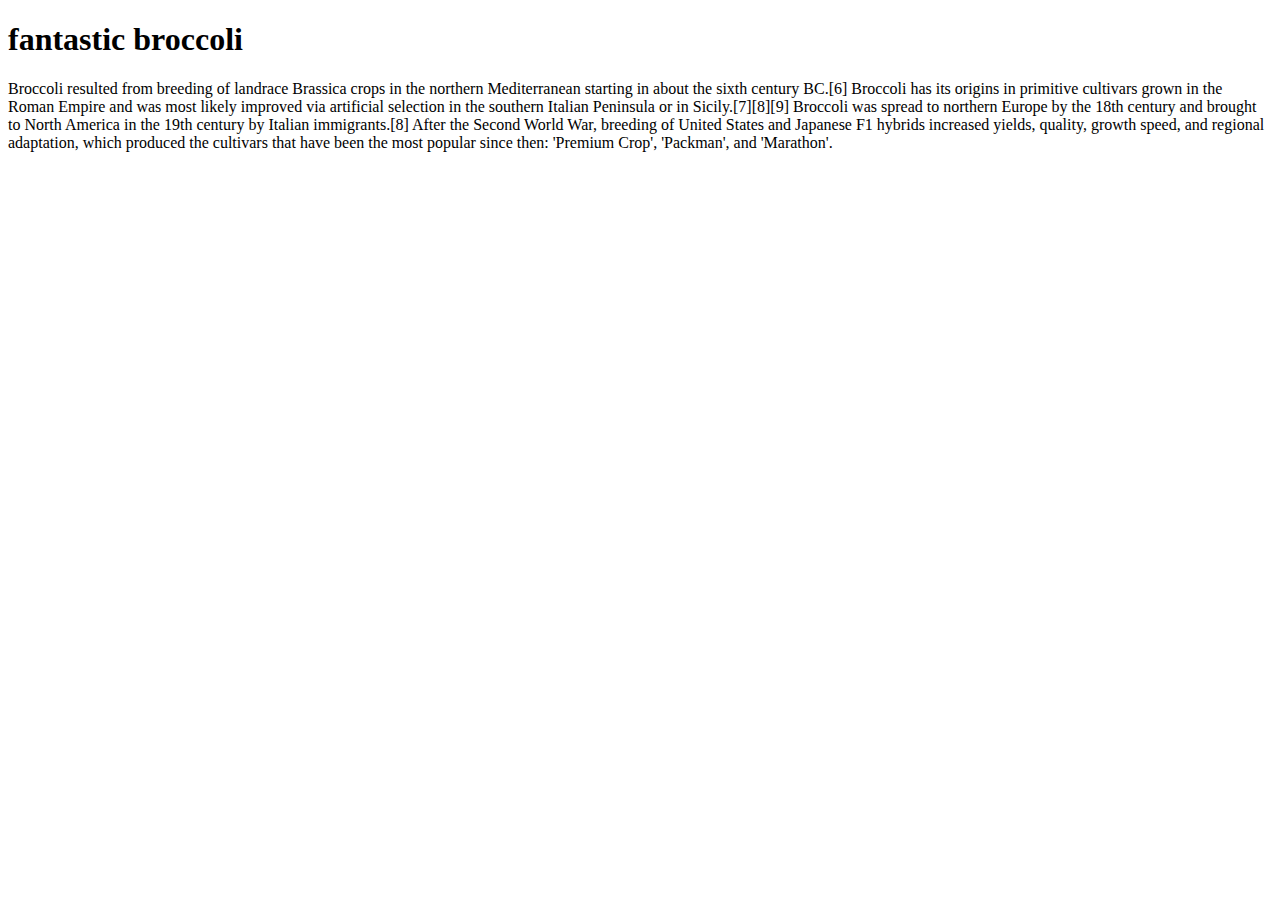
==== index.html @ ee826a15 "Create index.html" ====
<!doctype html>
<html lang="en">
  <head>
    <meta charset="utf-8">
    <meta name="viewport" content="width=device-width, initial-scale=1.0">
    <title>HTML5 Test Page</title>
  </head>
<body>

<h1>fantastic broccoli</h1>
<p>Broccoli resulted from breeding of landrace Brassica crops in the northern Mediterranean starting in about the sixth century BC.[6] Broccoli has its origins in primitive cultivars grown in the Roman Empire and was most likely improved via artificial selection in the southern Italian Peninsula or in Sicily.[7][8][9] Broccoli was spread to northern Europe by the 18th century and brought to North America in the 19th century by Italian immigrants.[8] After the Second World War, breeding of United States and Japanese F1 hybrids increased yields, quality, growth speed, and regional adaptation, which produced the cultivars that have been the most popular since then: 'Premium Crop', 'Packman', and 'Marathon'.</p>

</body>
</html>
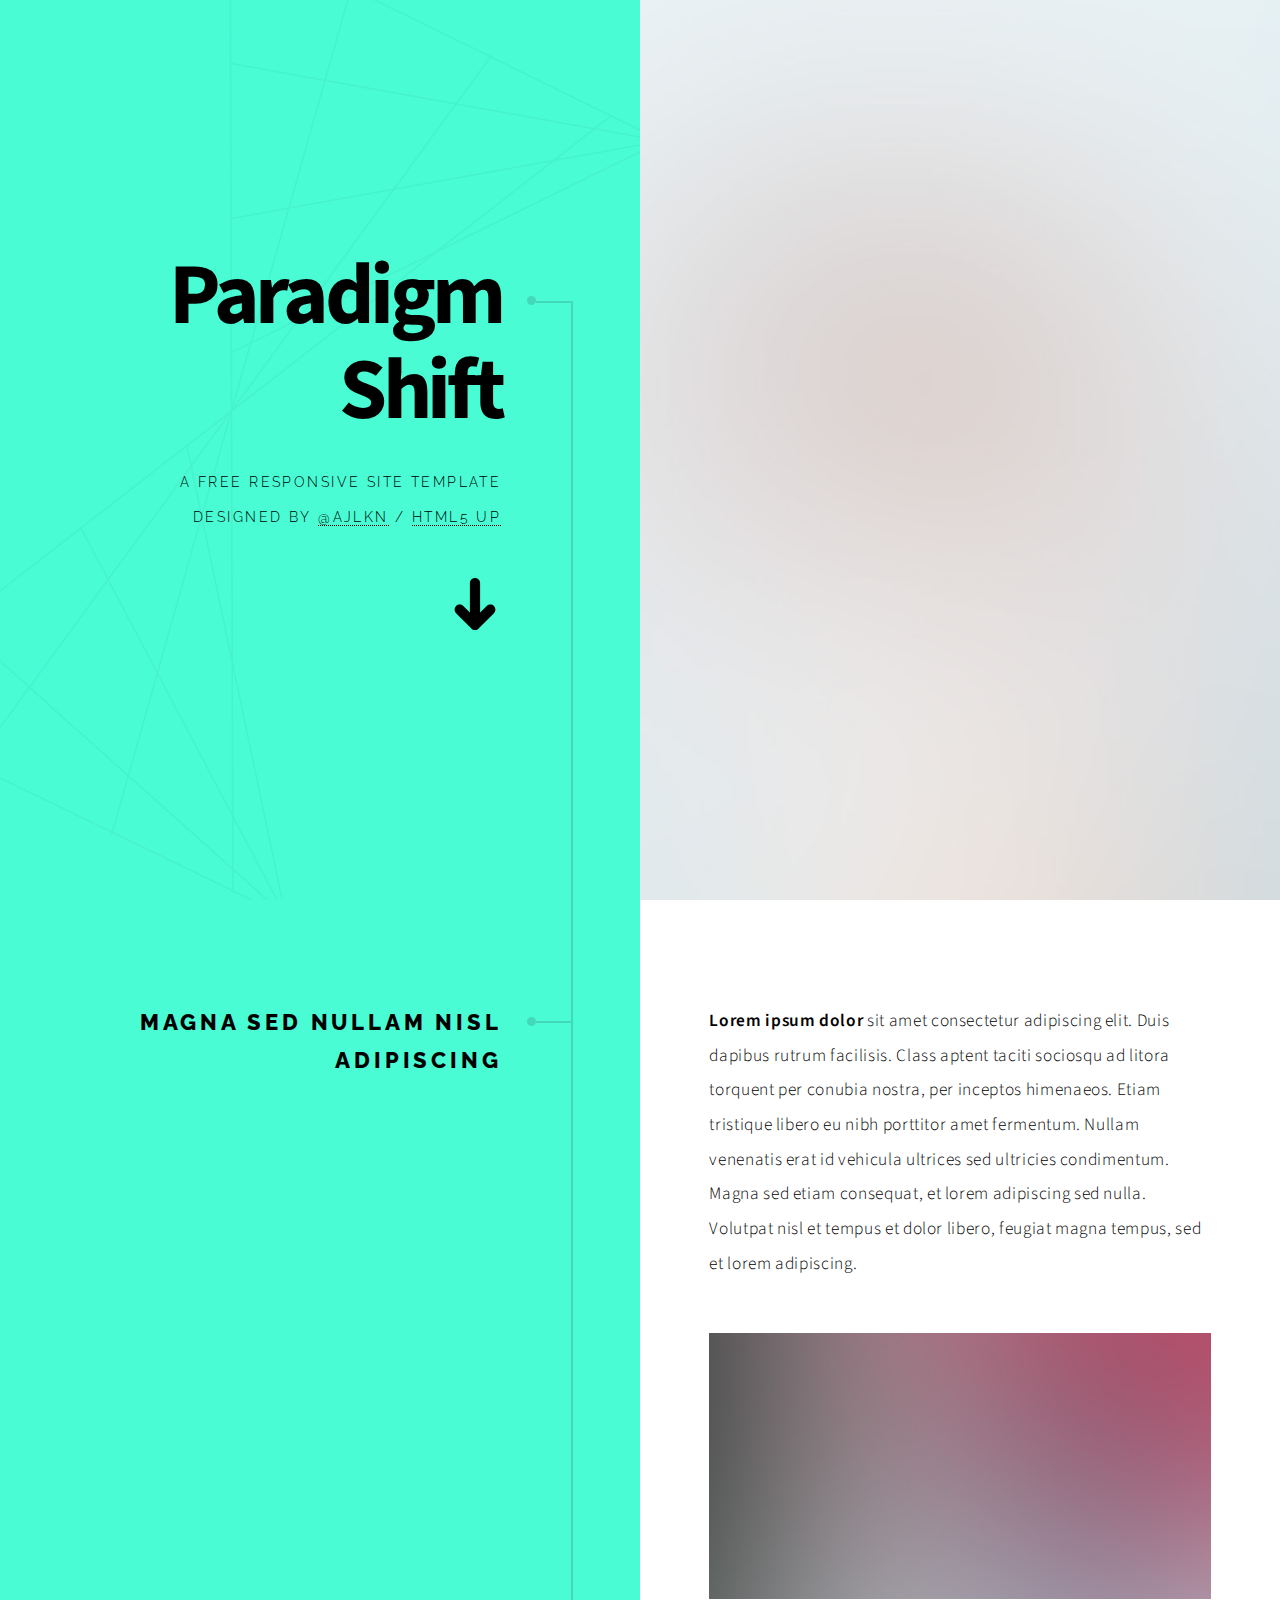
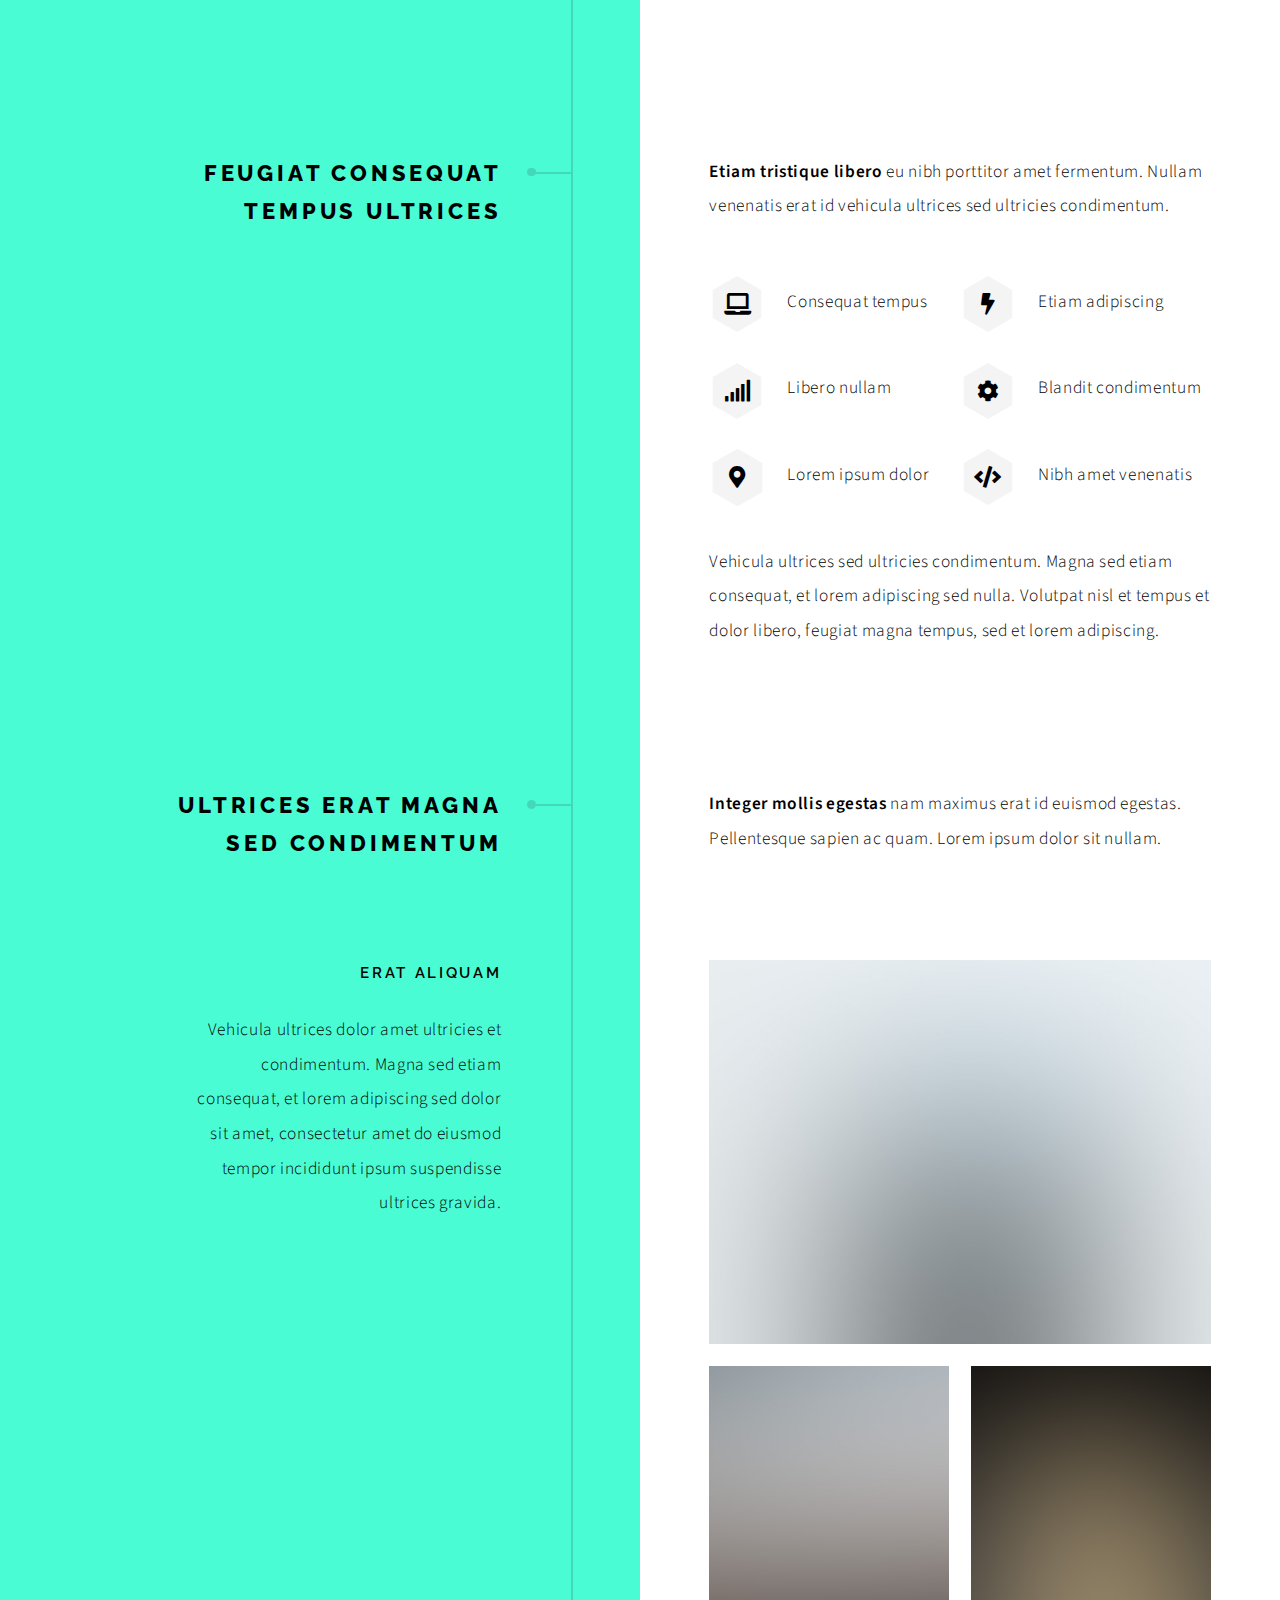
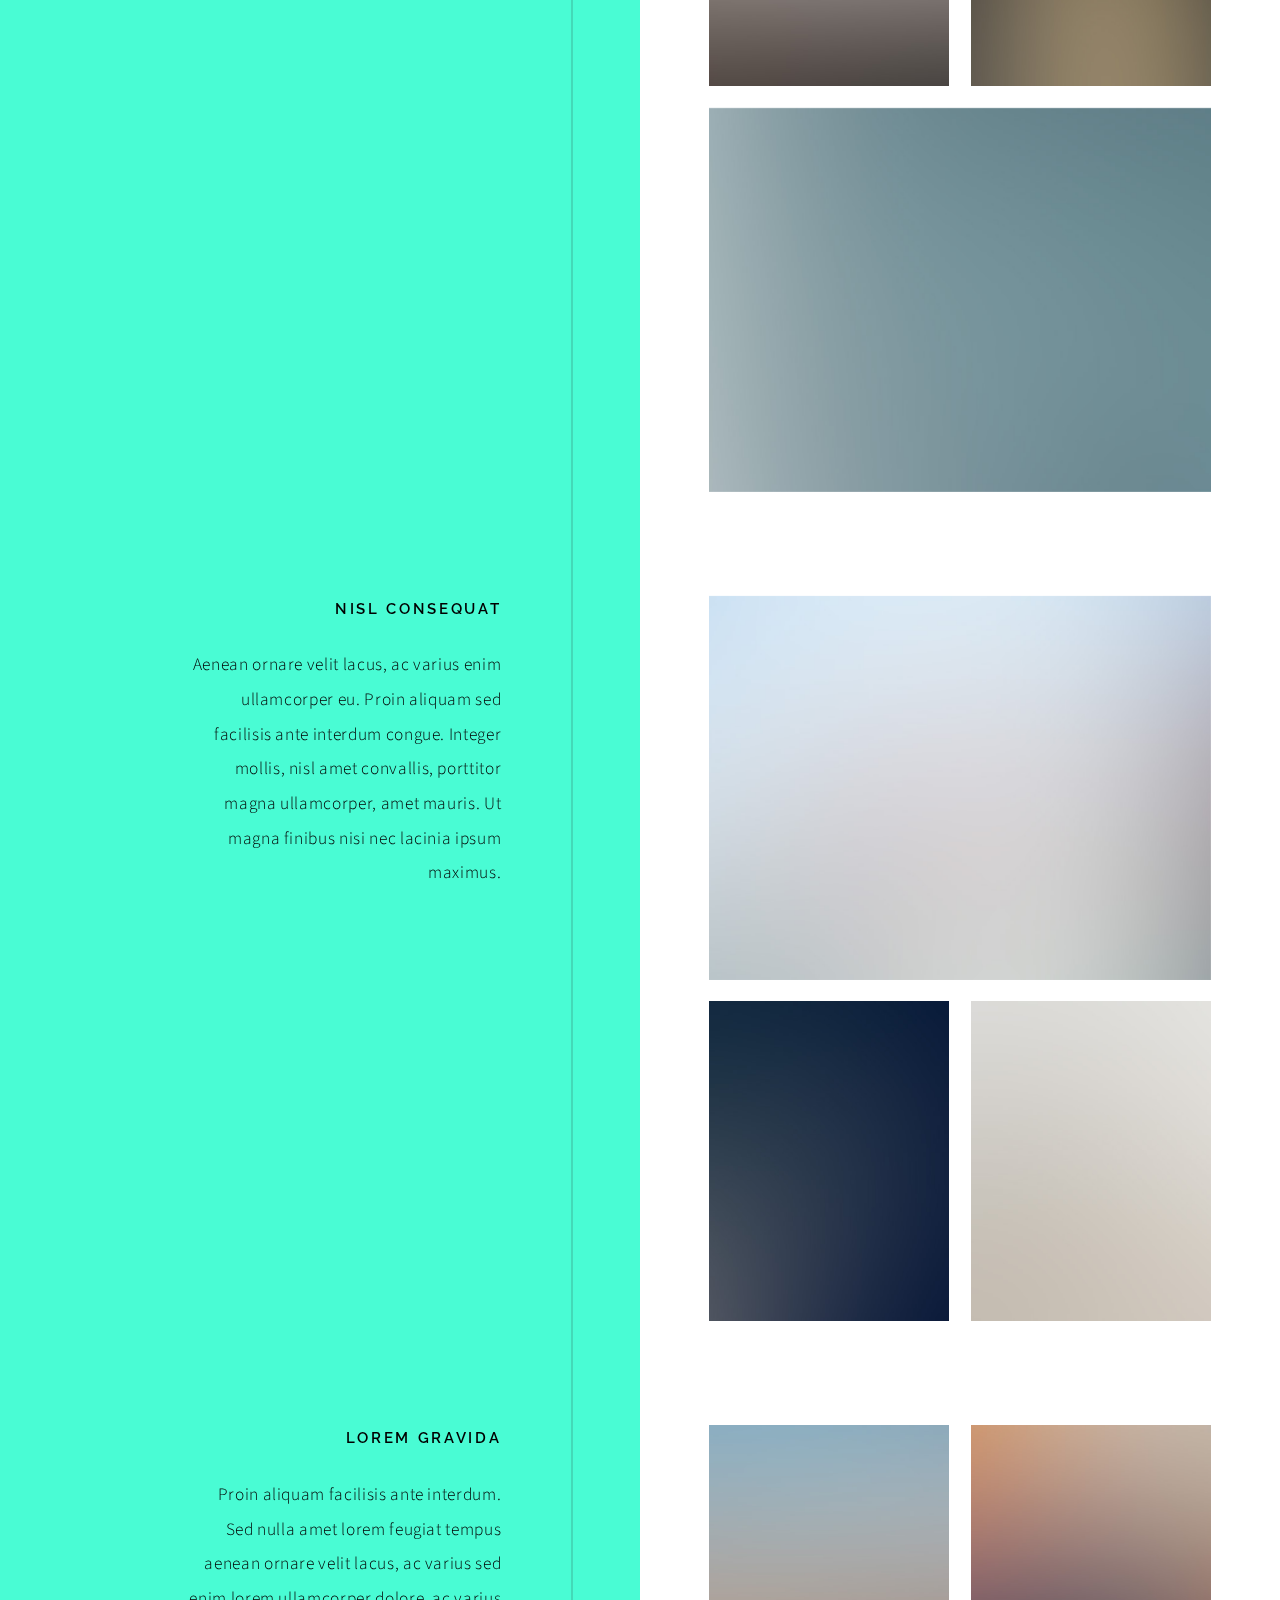
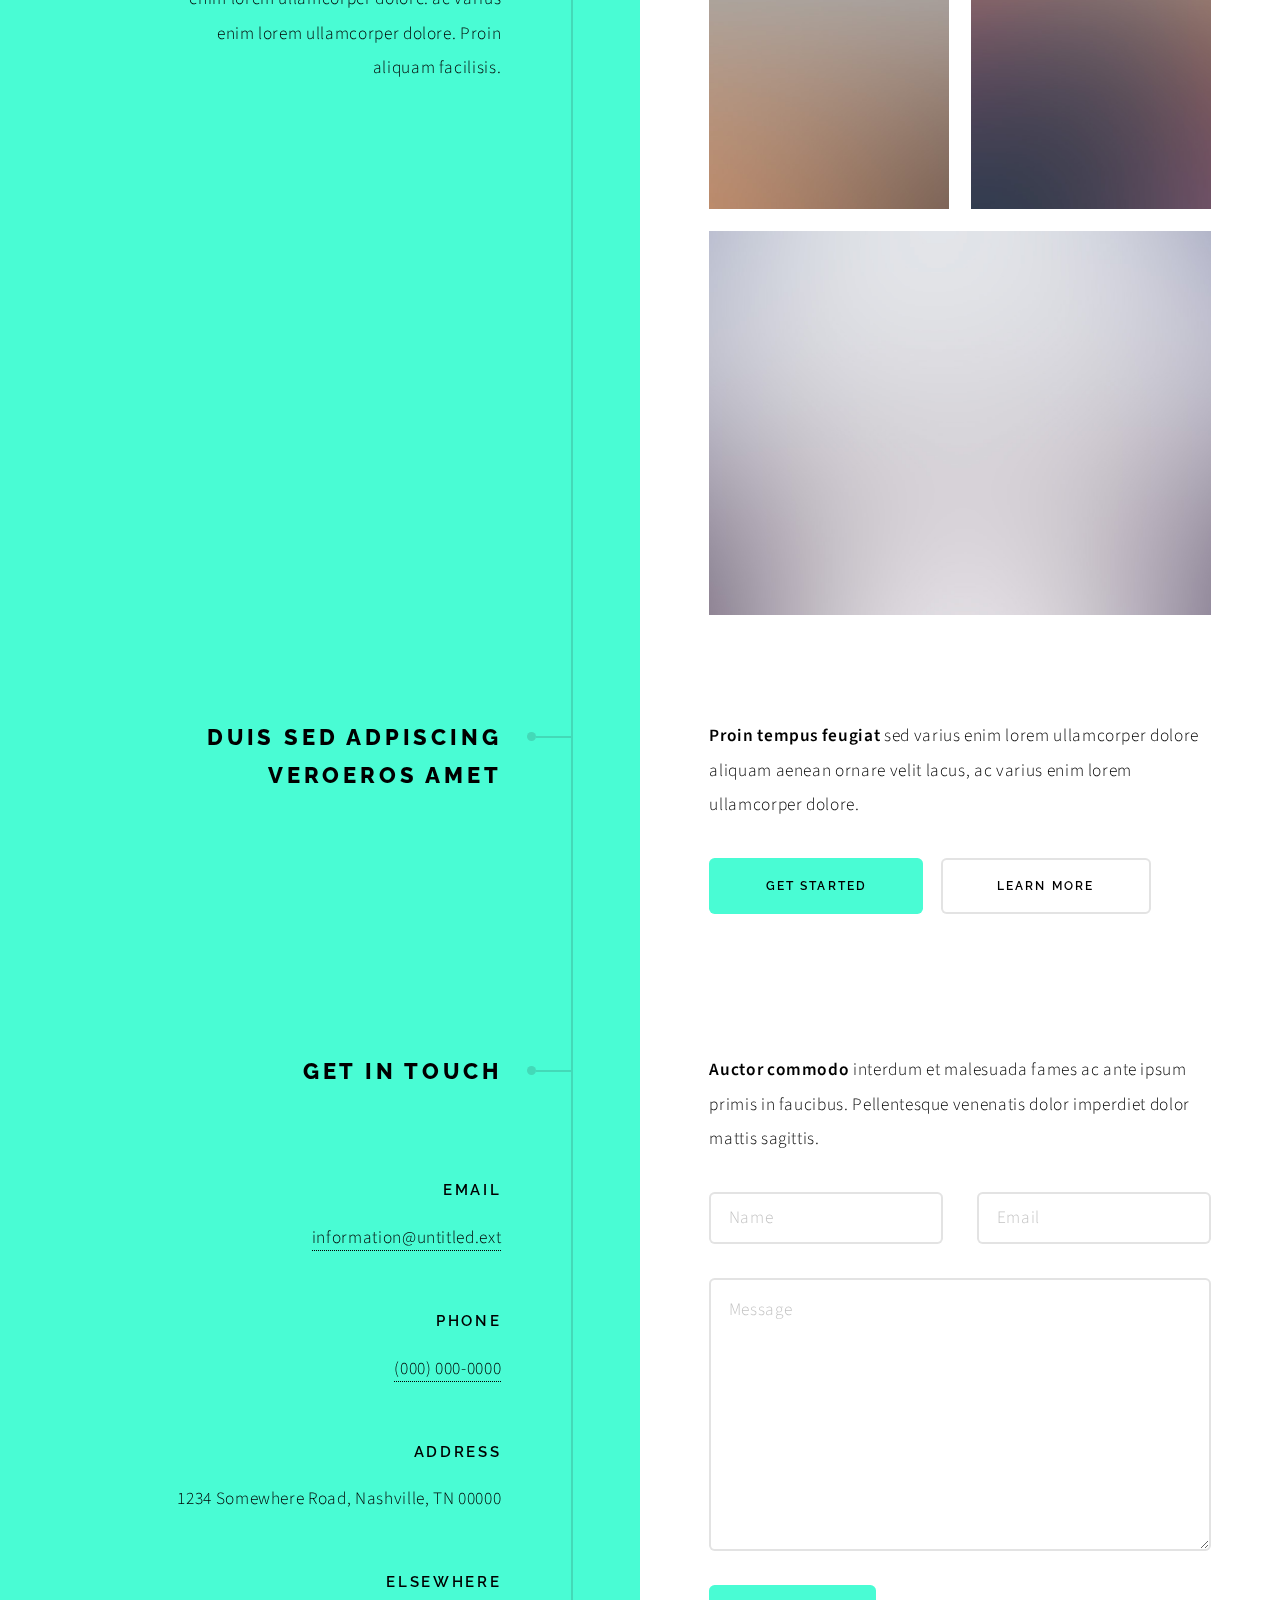
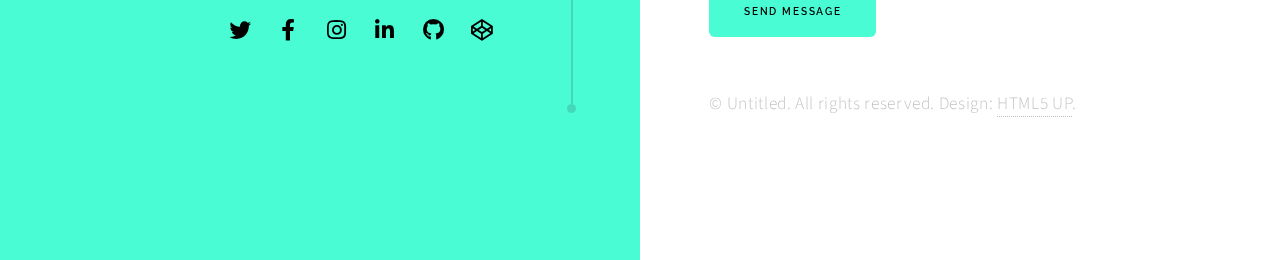
==== commit 890ec3bb: "new page layout" ====
--- a/index.html
+++ b/index.html
@@ -1,14 +1,471 @@
-<!doctype html>
-<html lang="en">
-  <head>
-    <meta charset="utf-8">
-    <meta name="viewport" content="width=device-width, initial-scale=1.0">
-    <title>HTML5 Test Page</title>
-  </head>
-<body>
-
-<h1>fantastic broccoli</h1>
-<p>Broccoli resulted from breeding of landrace Brassica crops in the northern Mediterranean starting in about the sixth century BC.[6] Broccoli has its origins in primitive cultivars grown in the Roman Empire and was most likely improved via artificial selection in the southern Italian Peninsula or in Sicily.[7][8][9] Broccoli was spread to northern Europe by the 18th century and brought to North America in the 19th century by Italian immigrants.[8] After the Second World War, breeding of United States and Japanese F1 hybrids increased yields, quality, growth speed, and regional adaptation, which produced the cultivars that have been the most popular since then: 'Premium Crop', 'Packman', and 'Marathon'.</p>
-
-</body>
-</html>
+<!DOCTYPE HTML>
+<!--
+	Paradigm Shift by HTML5 UP
+	html5up.net | @ajlkn
+	Free for personal and commercial use under the CCA 3.0 license (html5up.net/license)
+-->
+<html>
+	<head>
+		<title>Paradigm Shift by HTML5 UP</title>
+		<meta charset="utf-8" />
+		<meta name="viewport" content="width=device-width, initial-scale=1, user-scalable=no" />
+		<meta name="description" content="" />
+		<meta name="keywords" content="" />
+		<link rel="stylesheet" href="assets/css/main.css" />
+	</head>
+	<body class="is-preload">
+
+		<!-- Wrapper -->
+			<div id="wrapper">
+
+				<!-- Intro -->
+					<section class="intro">
+						<header>
+							<h1>Paradigm Shift</h1>
+							<p>A free responsive site template designed by <a href="https://twitter.com/ajlkn">@ajlkn</a> / <a href="https://html5up.net">HTML5 UP</a></p>
+							<ul class="actions">
+								<li><a href="#first" class="arrow scrolly"><span class="label">Next</span></a></li>
+							</ul>
+						</header>
+						<div class="content">
+							<span class="image fill" data-position="center"><img src="images/pic01.jpg" alt="" /></span>
+						</div>
+					</section>
+
+				<!-- Section -->
+					<section id="first">
+						<header>
+							<h2>Magna sed nullam nisl adipiscing</h2>
+						</header>
+						<div class="content">
+							<p><strong>Lorem ipsum dolor</strong> sit amet consectetur adipiscing elit. Duis dapibus rutrum facilisis. Class aptent taciti sociosqu ad litora torquent per conubia nostra, per inceptos himenaeos. Etiam tristique libero eu nibh porttitor amet fermentum. Nullam venenatis erat id vehicula ultrices sed ultricies condimentum. Magna sed etiam consequat, et lorem adipiscing sed nulla. Volutpat nisl et tempus et dolor libero, feugiat magna tempus, sed et lorem adipiscing.</p>
+							<span class="image main"><img src="images/pic02.jpg" alt="" /></span>
+						</div>
+					</section>
+
+				<!-- Section -->
+					<section>
+						<header>
+							<h2>Feugiat consequat tempus ultrices</h2>
+						</header>
+						<div class="content">
+							<p><strong>Etiam tristique libero</strong> eu nibh porttitor amet fermentum. Nullam venenatis erat id vehicula ultrices sed ultricies condimentum.</p>
+							<ul class="feature-icons">
+								<li class="icon solid fa-laptop">Consequat tempus</li>
+								<li class="icon solid fa-bolt">Etiam adipiscing</li>
+								<li class="icon solid fa-signal">Libero nullam</li>
+								<li class="icon solid fa-cog">Blandit condimentum</li>
+								<li class="icon solid fa-map-marker-alt">Lorem ipsum dolor</li>
+								<li class="icon solid fa-code">Nibh amet venenatis</li>
+							</ul>
+							<p>Vehicula ultrices sed ultricies condimentum. Magna sed etiam consequat, et lorem adipiscing sed nulla. Volutpat nisl et tempus et dolor libero, feugiat magna tempus, sed et lorem adipiscing.</p>
+						</div>
+					</section>
+
+				<!-- Section -->
+					<section>
+						<header>
+							<h2>Ultrices erat magna sed condimentum</h2>
+						</header>
+						<div class="content">
+							<p><strong>Integer mollis egestas</strong> nam maximus erat id euismod egestas. Pellentesque sapien ac quam. Lorem ipsum dolor sit nullam.</p>
+
+							<!-- Section -->
+								<section>
+									<header>
+										<h3>Erat aliquam</h3>
+										<p>Vehicula ultrices dolor amet ultricies et condimentum. Magna sed etiam consequat, et lorem adipiscing sed dolor sit amet, consectetur amet do eiusmod tempor incididunt  ipsum suspendisse ultrices gravida.</p>
+									</header>
+									<div class="content">
+										<div class="gallery">
+											<a href="images/gallery/fulls/01.jpg" class="landscape"><img src="images/gallery/thumbs/01.jpg" alt="" /></a>
+											<a href="images/gallery/fulls/02.jpg"><img src="images/gallery/thumbs/02.jpg" alt="" /></a>
+											<a href="images/gallery/fulls/03.jpg"><img src="images/gallery/thumbs/03.jpg" alt="" /></a>
+											<a href="images/gallery/fulls/04.jpg" class="landscape"><img src="images/gallery/thumbs/04.jpg" alt="" /></a>
+										</div>
+									</div>
+								</section>
+
+							<!-- Section -->
+								<section>
+									<header>
+										<h3>Nisl consequat</h3>
+										<p>Aenean ornare velit lacus, ac varius enim ullamcorper eu. Proin aliquam sed facilisis ante interdum congue. Integer mollis, nisl amet convallis, porttitor magna ullamcorper, amet mauris. Ut magna finibus nisi nec lacinia ipsum maximus.</p>
+									</header>
+									<div class="content">
+										<div class="gallery">
+											<a href="images/gallery/fulls/05.jpg" class="landscape"><img src="images/gallery/thumbs/05.jpg" alt="" /></a>
+											<a href="images/gallery/fulls/06.jpg"><img src="images/gallery/thumbs/06.jpg" alt="" /></a>
+											<a href="images/gallery/fulls/07.jpg"><img src="images/gallery/thumbs/07.jpg" alt="" /></a>
+										</div>
+									</div>
+								</section>
+
+							<!-- Section -->
+								<section>
+									<header>
+										<h3>Lorem gravida</h3>
+										<p>Proin aliquam facilisis ante interdum. Sed nulla amet lorem feugiat tempus aenean ornare velit lacus, ac varius sed enim lorem ullamcorper dolore.  ac varius enim lorem ullamcorper dolore. Proin aliquam facilisis.</p>
+									</header>
+									<div class="content">
+										<div class="gallery">
+											<a href="images/gallery/fulls/08.jpg" class="portrait"><img src="images/gallery/thumbs/08.jpg" alt="" /></a>
+											<a href="images/gallery/fulls/09.jpg" class="portrait"><img src="images/gallery/thumbs/09.jpg" alt="" /></a>
+											<a href="images/gallery/fulls/10.jpg" class="landscape"><img src="images/gallery/thumbs/10.jpg" alt="" /></a>
+										</div>
+									</div>
+								</section>
+
+						</div>
+					</section>
+
+				<!-- Section -->
+					<section>
+						<header>
+							<h2>Duis sed adpiscing veroeros amet</h2>
+						</header>
+						<div class="content">
+							<p><strong>Proin tempus feugiat</strong> sed varius enim lorem ullamcorper dolore aliquam aenean ornare velit lacus, ac varius enim lorem ullamcorper dolore.</p>
+							<ul class="actions">
+								<li><a href="#" class="button primary large">Get Started</a></li>
+								<li><a href="#" class="button large">Learn More</a></li>
+							</ul>
+						</div>
+					</section>
+
+				<!-- Elements -->
+				<!--
+					<section>
+						<header>
+							<h2>Elements</h2>
+						</header>
+						<div class="content">
+
+							<section>
+								<header>
+									<h3>Text</h3>
+								</header>
+								<div class="content">
+									<p>This is <b>bold</b> and this is <strong>strong</strong>. This is <i>italic</i> and this is <em>emphasized</em>.
+									This is <sup>superscript</sup> text and this is <sub>subscript</sub> text.
+									This is <u>underlined</u> and this is code: <code>for (;;) { ... }</code>. Finally, <a href="#">this is a link</a>.</p>
+									<hr />
+									<h2>Heading Level 2</h2>
+									<h3>Heading Level 3</h3>
+									<h4>Heading Level 4</h4>
+									<h5>Heading Level 5</h5>
+									<hr />
+									<h5>Blockquote</h5>
+									<blockquote>Fringilla nisl. Donec accumsan interdum nisi, quis tincidunt felis sagittis eget tempus euismod. Vestibulum ante ipsum primis in faucibus vestibulum. Blandit adipiscing eu felis iaculis volutpat ac adipiscing accumsan faucibus. Vestibulum ante ipsum primis in faucibus lorem ipsum dolor sit amet nullam adipiscing eu felis.</blockquote>
+									<h5>Preformatted</h5>
+									<pre><code>i = 0;
+
+while (!deck.isInOrder()) {
+  print 'Iteration ' + i;
+  deck.shuffle();
+  i++;
+}
+
+print 'Sorted in ' + i + ' iterations.';</code></pre>
+								</div>
+							</section>
+
+							<section>
+								<header>
+									<h3>Lists</h3>
+								</header>
+								<div class="content">
+
+									<h4>Unordered</h4>
+									<ul>
+										<li>Dolor pulvinar etiam.</li>
+										<li>Sagittis adipiscing.</li>
+										<li>Felis enim feugiat.</li>
+									</ul>
+
+									<h4>Alternate</h4>
+									<ul class="alt">
+										<li>Dolor pulvinar etiam.</li>
+										<li>Sagittis adipiscing.</li>
+										<li>Felis enim feugiat.</li>
+									</ul>
+
+									<h4>Ordered</h4>
+									<ol>
+										<li>Dolor pulvinar etiam.</li>
+										<li>Etiam vel felis viverra.</li>
+										<li>Felis enim feugiat.</li>
+										<li>Dolor pulvinar etiam.</li>
+										<li>Etiam vel felis lorem.</li>
+										<li>Felis enim et feugiat.</li>
+									</ol>
+									<h4>Icons</h4>
+									<ul class="icons">
+										<li><a href="#" class="icon brands fa-twitter"><span class="label">Twitter</span></a></li>
+										<li><a href="#" class="icon brands fa-facebook-f"><span class="label">Facebook</span></a></li>
+										<li><a href="#" class="icon brands fa-instagram"><span class="label">Instagram</span></a></li>
+										<li><a href="#" class="icon brands fa-github"><span class="label">Github</span></a></li>
+									</ul>
+
+									<h4>Actions</h4>
+									<ul class="actions">
+										<li><a href="#" class="button primary">Default</a></li>
+										<li><a href="#" class="button">Default</a></li>
+									</ul>
+									<ul class="actions stacked">
+										<li><a href="#" class="button primary">Default</a></li>
+										<li><a href="#" class="button">Default</a></li>
+									</ul>
+								</div>
+							</section>
+
+							<section>
+								<header>
+									<h3>Table</h3>
+								</header>
+								<div class="content">
+									<h4>Default</h4>
+									<div class="table-wrapper">
+										<table>
+											<thead>
+												<tr>
+													<th>Name</th>
+													<th>Description</th>
+													<th>Price</th>
+												</tr>
+											</thead>
+											<tbody>
+												<tr>
+													<td>Item One</td>
+													<td>Ante turpis integer aliquet porttitor.</td>
+													<td>29.99</td>
+												</tr>
+												<tr>
+													<td>Item Two</td>
+													<td>Vis ac commodo adipiscing arcu aliquet.</td>
+													<td>19.99</td>
+												</tr>
+												<tr>
+													<td>Item Three</td>
+													<td> Morbi faucibus arcu accumsan lorem.</td>
+													<td>29.99</td>
+												</tr>
+												<tr>
+													<td>Item Four</td>
+													<td>Vitae integer tempus condimentum.</td>
+													<td>19.99</td>
+												</tr>
+												<tr>
+													<td>Item Five</td>
+													<td>Ante turpis integer aliquet porttitor.</td>
+													<td>29.99</td>
+												</tr>
+											</tbody>
+											<tfoot>
+												<tr>
+													<td colspan="2"></td>
+													<td>100.00</td>
+												</tr>
+											</tfoot>
+										</table>
+									</div>
+
+									<h4>Alternate</h4>
+									<div class="table-wrapper">
+										<table class="alt">
+											<thead>
+												<tr>
+													<th>Name</th>
+													<th>Description</th>
+													<th>Price</th>
+												</tr>
+											</thead>
+											<tbody>
+												<tr>
+													<td>Item One</td>
+													<td>Ante turpis integer aliquet porttitor.</td>
+													<td>29.99</td>
+												</tr>
+												<tr>
+													<td>Item Two</td>
+													<td>Vis ac commodo adipiscing arcu aliquet.</td>
+													<td>19.99</td>
+												</tr>
+												<tr>
+													<td>Item Three</td>
+													<td> Morbi faucibus arcu accumsan lorem.</td>
+													<td>29.99</td>
+												</tr>
+												<tr>
+													<td>Item Four</td>
+													<td>Vitae integer tempus condimentum.</td>
+													<td>19.99</td>
+												</tr>
+												<tr>
+													<td>Item Five</td>
+													<td>Ante turpis integer aliquet porttitor.</td>
+													<td>29.99</td>
+												</tr>
+											</tbody>
+											<tfoot>
+												<tr>
+													<td colspan="2"></td>
+													<td>100.00</td>
+												</tr>
+											</tfoot>
+										</table>
+									</div>
+								</div>
+							</section>
+
+							<section>
+								<header>
+									<h3>Buttons</h3>
+								</header>
+								<div class="content">
+									<ul class="actions">
+										<li><a href="#" class="button primary">Primary</a></li>
+										<li><a href="#" class="button">Default</a></li>
+									</ul>
+									<ul class="actions">
+										<li><a href="#" class="button large">Large</a></li>
+										<li><a href="#" class="button">Default</a></li>
+										<li><a href="#" class="button small">Small</a></li>
+									</ul>
+									<ul class="actions">
+										<li><a href="#" class="button primary icon solid fa-download">Icon</a></li>
+										<li><a href="#" class="button icon solid fa-download">Icon</a></li>
+									</ul>
+									<ul class="actions">
+										<li><span class="button primary disabled">Disabled</span></li>
+										<li><span class="button disabled">Disabled</span></li>
+									</ul>
+								</div>
+							</section>
+
+							<section>
+								<header>
+									<h3>Form</h3>
+								</header>
+								<div class="content">
+									<form method="post" action="#">
+										<div class="fields">
+											<div class="field half">
+												<label for="demo-name">Name</label>
+												<input type="text" name="demo-name" id="demo-name" value="" placeholder="Jane Doe" />
+											</div>
+											<div class="field half">
+												<label for="demo-email">Email</label>
+												<input type="email" name="demo-email" id="demo-email" value="" placeholder="jane@untitled.tld" />
+											</div>
+											<div class="field">
+												<label for="demo-category">Category</label>
+												<select name="demo-category" id="demo-category">
+													<option value="">-</option>
+													<option value="1">Manufacturing</option>
+													<option value="1">Shipping</option>
+													<option value="1">Administration</option>
+													<option value="1">Human Resources</option>
+												</select>
+											</div>
+											<div class="field half">
+												<input type="radio" id="demo-priority-low" name="demo-priority" checked>
+												<label for="demo-priority-low">Low</label>
+											</div>
+											<div class="field half">
+												<input type="radio" id="demo-priority-high" name="demo-priority">
+												<label for="demo-priority-high">High</label>
+											</div>
+											<div class="field half">
+												<input type="checkbox" id="demo-copy" name="demo-copy">
+												<label for="demo-copy">Email me a copy</label>
+											</div>
+											<div class="field half">
+												<input type="checkbox" id="demo-human" name="demo-human" checked>
+												<label for="demo-human">Not a robot</label>
+											</div>
+											<div class="field">
+												<label for="demo-message">Message</label>
+												<textarea name="demo-message" id="demo-message" placeholder="Enter your message" rows="6"></textarea>
+											</div>
+										</div>
+										<ul class="actions">
+											<li><input type="submit" value="Send Message" class="primary" /></li>
+											<li><input type="reset" value="Reset" /></li>
+										</ul>
+									</form>
+								</div>
+							</section>
+
+						</div>
+					</section>
+				-->
+
+				<!-- Section -->
+					<section>
+						<header>
+							<h2>Get in touch</h2>
+						</header>
+						<div class="content">
+							<p><strong>Auctor commodo</strong> interdum et malesuada fames ac ante ipsum primis in faucibus. Pellentesque venenatis dolor imperdiet dolor mattis sagittis.</p>
+							<form>
+								<div class="fields">
+									<div class="field half">
+										<input type="text" name="name" id="name" placeholder="Name" />
+									</div>
+									<div class="field half">
+										<input type="email" name="email" id="email" placeholder="Email" />
+									</div>
+									<div class="field">
+										<textarea name="message" id="message" placeholder="Message" rows="7"></textarea>
+									</div>
+								</div>
+								<ul class="actions">
+									<li><input type="submit" value="Send Message" class="button primary" /></li>
+								</ul>
+							</form>
+						</div>
+						<footer>
+							<ul class="items">
+								<li>
+									<h3>Email</h3>
+									<a href="#">information@untitled.ext</a>
+								</li>
+								<li>
+									<h3>Phone</h3>
+									<a href="#">(000) 000-0000</a>
+								</li>
+								<li>
+									<h3>Address</h3>
+									<span>1234 Somewhere Road, Nashville, TN 00000</span>
+								</li>
+								<li>
+									<h3>Elsewhere</h3>
+									<ul class="icons">
+										<li><a href="#" class="icon brands fa-twitter"><span class="label">Twitter</span></a></li>
+										<li><a href="#" class="icon brands fa-facebook-f"><span class="label">Facebook</span></a></li>
+										<li><a href="#" class="icon brands fa-instagram"><span class="label">Instagram</span></a></li>
+										<li><a href="#" class="icon brands fa-linkedin-in"><span class="label">LinkedIn</span></a></li>
+										<li><a href="#" class="icon brands fa-github"><span class="label">GitHub</span></a></li>
+										<li><a href="#" class="icon brands fa-codepen"><span class="label">Codepen</span></a></li>
+									</ul>
+								</li>
+							</ul>
+						</footer>
+					</section>
+
+				<!-- Copyright -->
+					<div class="copyright">&copy; Untitled. All rights reserved. Design: <a href="https://html5up.net">HTML5 UP</a>.</div>
+
+			</div>
+
+		<!-- Scripts -->
+			<script src="assets/js/jquery.min.js"></script>
+			<script src="assets/js/jquery.scrolly.min.js"></script>
+			<script src="assets/js/browser.min.js"></script>
+			<script src="assets/js/breakpoints.min.js"></script>
+			<script src="assets/js/util.js"></script>
+			<script src="assets/js/main.js"></script>
+
+	</body>
+</html>--- a/assets/css/main.css
+++ b/assets/css/main.css
@@ -0,0 +1,3882 @@
+@import url(fontawesome-all.min.css);
+@import url("https://fonts.googleapis.com/css?family=Source+Sans+Pro:300,600,700,300i,600i,700i|Raleway:600,800");
+
+/*
+	Paradigm Shift by HTML5 UP
+	html5up.net | @ajlkn
+	Free for personal and commercial use under the CCA 3.0 license (html5up.net/license)
+*/
+
+html, body, div, span, applet, object,
+iframe, h1, h2, h3, h4, h5, h6, p, blockquote,
+pre, a, abbr, acronym, address, big, cite,
+code, del, dfn, em, img, ins, kbd, q, s, samp,
+small, strike, strong, sub, sup, tt, var, b,
+u, i, center, dl, dt, dd, ol, ul, li, fieldset,
+form, label, legend, table, caption, tbody,
+tfoot, thead, tr, th, td, article, aside,
+canvas, details, embed, figure, figcaption,
+footer, header, hgroup, menu, nav, output, ruby,
+section, summary, time, mark, audio, video {
+	margin: 0;
+	padding: 0;
+	border: 0;
+	font-size: 100%;
+	font: inherit;
+	vertical-align: baseline;}
+
+article, aside, details, figcaption, figure,
+footer, header, hgroup, menu, nav, section {
+	display: block;}
+
+body {
+	line-height: 1;
+}
+
+ol, ul {
+	list-style: none;
+}
+
+blockquote, q {
+	quotes: none;
+}
+
+	blockquote:before, blockquote:after, q:before, q:after {
+		content: '';
+		content: none;
+	}
+
+table {
+	border-collapse: collapse;
+	border-spacing: 0;
+}
+
+body {
+	-webkit-text-size-adjust: none;
+}
+
+mark {
+	background-color: transparent;
+	color: inherit;
+}
+
+input::-moz-focus-inner {
+	border: 0;
+	padding: 0;
+}
+
+input, select, textarea {
+	-moz-appearance: none;
+	-webkit-appearance: none;
+	-ms-appearance: none;
+	appearance: none;
+}
+
+/* Basic */
+
+	@-ms-viewport {
+		width: device-width;
+	}
+
+	body {
+		-ms-overflow-style: scrollbar;
+	}
+
+	@media screen and (max-width: 480px) {
+
+		html, body {
+			min-width: 320px;
+		}
+
+	}
+
+	html {
+		box-sizing: border-box;
+	}
+
+	*, *:before, *:after {
+		box-sizing: inherit;
+	}
+
+	html {
+		overflow-x: hidden;
+	}
+
+	body {
+		background: #ffffff;
+		overflow-x: hidden;
+	}
+
+		body.is-preload *, body.is-preload *:before, body.is-preload *:after {
+			-moz-animation: none !important;
+			-webkit-animation: none !important;
+			-ms-animation: none !important;
+			animation: none !important;
+			-moz-transition: none !important;
+			-webkit-transition: none !important;
+			-ms-transition: none !important;
+			transition: none !important;
+		}
+
+/* Typography */
+
+	html {
+		font-size: 18pt;
+	}
+
+		@media screen and (max-width: 1920px) {
+
+			html {
+				font-size: 13pt;
+			}
+
+		}
+
+		@media screen and (max-width: 1152px) {
+
+			html {
+				font-size: 14pt;
+			}
+
+		}
+
+		@media screen and (max-width: 736px) {
+
+			html {
+				font-size: 12pt;
+			}
+
+		}
+
+		@media screen and (max-width: 480px) {
+
+			html {
+				font-size: 11pt;
+			}
+
+		}
+
+	body {
+		background-color: #ffffff;
+		color: #000000;
+	}
+
+	body, input, select, textarea {
+		color: #000000;
+		font-family: "Source Sans Pro", Helvetica, sans-serif;
+		font-size: 1rem;
+		font-weight: 300;
+		letter-spacing: 0.0375em;
+		line-height: 2;
+	}
+
+	a {
+		-moz-transition: border-bottom-color 0.25s ease-in-out;
+		-webkit-transition: border-bottom-color 0.25s ease-in-out;
+		-ms-transition: border-bottom-color 0.25s ease-in-out;
+		transition: border-bottom-color 0.25s ease-in-out;
+		text-decoration: none;
+		color: #000000;
+		border-bottom: dotted 1px;
+	}
+
+		a:hover {
+			text-decoration: none;
+			border-bottom-color: transparent;
+		}
+
+	strong, b {
+		font-weight: 600;
+		color: #000000;
+	}
+
+	em, i {
+		font-style: italic;
+	}
+
+	p {
+		margin: 0 0 2rem 0;
+	}
+
+	h1, h2, h3, h4, h5, h6 {
+		color: #000000;
+		font-family: "Raleway", Helvetica, sans-serif;
+		font-weight: 600;
+		letter-spacing: 0.175em;
+		line-height: 1.75;
+		margin: 0 0 1.5rem 0;
+		text-transform: uppercase;
+	}
+
+		h1 a, h2 a, h3 a, h4 a, h5 a, h6 a {
+			color: inherit;
+			text-decoration: none;
+		}
+
+	h1 {
+		font-family: "Source Sans Pro", Helvetica, sans-serif;
+		font-size: 5rem;
+		font-weight: 700;
+		letter-spacing: -0.05em;
+		line-height: 1.1;
+		margin: 0 0 1.5rem 0;
+		text-transform: none;
+	}
+
+	h2 {
+		font-size: 1.25rem;
+		font-weight: 800;
+		margin: 0 0 2rem 0;
+	}
+
+	h3 {
+		font-size: 0.875rem;
+	}
+
+	h4 {
+		font-size: 0.875rem;
+	}
+
+	h5 {
+		font-size: 0.75rem;
+	}
+
+	h6 {
+		font-size: 0.625rem;
+	}
+
+	@media screen and (max-width: 736px) {
+
+		h1 {
+			font-size: 4.5rem;
+			line-height: 1.1;
+		}
+
+		h2 {
+			font-size: 1.25rem;
+			line-height: 1.7;
+		}
+
+		h3 {
+			font-size: 0.9rem;
+		}
+
+		h4 {
+			font-size: 0.75rem;
+		}
+
+		h5 {
+			font-size: 0.675rem;
+		}
+
+	}
+
+	@media screen and (max-width: 360px) {
+
+		h1 {
+			font-size: 3.75rem;
+		}
+
+		h2 {
+			font-size: 1.125rem;
+		}
+
+		h3 {
+			font-size: 0.8rem;
+		}
+
+		h4 {
+			font-size: 0.675rem;
+		}
+
+		h5 {
+			font-size: 0.675rem;
+		}
+
+	}
+
+	sub {
+		font-size: 0.8rem;
+		position: relative;
+		top: 0.5rem;
+	}
+
+	sup {
+		font-size: 0.8rem;
+		position: relative;
+		top: -0.5rem;
+	}
+
+	blockquote {
+		border-left: solid 0.5rem rgba(144, 144, 144, 0.25);
+		font-style: italic;
+		margin: 0 0 2rem 0;
+		padding: 1rem 0 1rem 2rem;
+	}
+
+	code {
+		background: rgba(144, 144, 144, 0.1);
+		border-radius: 0.325rem;
+		font-family: "Courier New", monospace;
+		font-size: 0.9rem;
+		margin: 0 0.25rem;
+		padding: 0.25rem 0.65rem;
+	}
+
+	pre {
+		-webkit-overflow-scrolling: touch;
+		font-family: "Courier New", monospace;
+		font-size: 0.9rem;
+		margin: 0 0 2rem 0;
+		width: 100%;
+	}
+
+		pre code {
+			display: block;
+			line-height: 1.75;
+			padding: 1rem 1.5rem;
+			overflow-x: auto;
+		}
+
+	hr {
+		border: 0;
+		border-bottom: solid 2px rgba(144, 144, 144, 0.25);
+		margin: 3rem 0;
+	}
+
+		hr.major {
+			margin: 5rem 0;
+		}
+
+		@media screen and (max-width: 736px) {
+
+			hr.major {
+				margin: 3rem 0;
+			}
+
+		}
+
+/* Row */
+
+	.row {
+		display: flex;
+		flex-wrap: wrap;
+		box-sizing: border-box;
+		align-items: stretch;
+	}
+
+		.row > * {
+			box-sizing: border-box;
+		}
+
+		.row.gtr-uniform > * > :last-child {
+			margin-bottom: 0;
+		}
+
+		.row.aln-left {
+			justify-content: flex-start;
+		}
+
+		.row.aln-center {
+			justify-content: center;
+		}
+
+		.row.aln-right {
+			justify-content: flex-end;
+		}
+
+		.row.aln-top {
+			align-items: flex-start;
+		}
+
+		.row.aln-middle {
+			align-items: center;
+		}
+
+		.row.aln-bottom {
+			align-items: flex-end;
+		}
+
+		.row > .imp {
+			order: -1;
+		}
+
+		.row > .col-1 {
+			width: 8.33333%;
+		}
+
+		.row > .off-1 {
+			margin-left: 8.33333%;
+		}
+
+		.row > .col-2 {
+			width: 16.66667%;
+		}
+
+		.row > .off-2 {
+			margin-left: 16.66667%;
+		}
+
+		.row > .col-3 {
+			width: 25%;
+		}
+
+		.row > .off-3 {
+			margin-left: 25%;
+		}
+
+		.row > .col-4 {
+			width: 33.33333%;
+		}
+
+		.row > .off-4 {
+			margin-left: 33.33333%;
+		}
+
+		.row > .col-5 {
+			width: 41.66667%;
+		}
+
+		.row > .off-5 {
+			margin-left: 41.66667%;
+		}
+
+		.row > .col-6 {
+			width: 50%;
+		}
+
+		.row > .off-6 {
+			margin-left: 50%;
+		}
+
+		.row > .col-7 {
+			width: 58.33333%;
+		}
+
+		.row > .off-7 {
+			margin-left: 58.33333%;
+		}
+
+		.row > .col-8 {
+			width: 66.66667%;
+		}
+
+		.row > .off-8 {
+			margin-left: 66.66667%;
+		}
+
+		.row > .col-9 {
+			width: 75%;
+		}
+
+		.row > .off-9 {
+			margin-left: 75%;
+		}
+
+		.row > .col-10 {
+			width: 83.33333%;
+		}
+
+		.row > .off-10 {
+			margin-left: 83.33333%;
+		}
+
+		.row > .col-11 {
+			width: 91.66667%;
+		}
+
+		.row > .off-11 {
+			margin-left: 91.66667%;
+		}
+
+		.row > .col-12 {
+			width: 100%;
+		}
+
+		.row > .off-12 {
+			margin-left: 100%;
+		}
+
+		.row.gtr-0 {
+			margin-top: 0;
+			margin-left: 0rem;
+		}
+
+			.row.gtr-0 > * {
+				padding: 0 0 0 0rem;
+			}
+
+			.row.gtr-0.gtr-uniform {
+				margin-top: 0rem;
+			}
+
+				.row.gtr-0.gtr-uniform > * {
+					padding-top: 0rem;
+				}
+
+		.row.gtr-25 {
+			margin-top: 0;
+			margin-left: -0.5rem;
+		}
+
+			.row.gtr-25 > * {
+				padding: 0 0 0 0.5rem;
+			}
+
+			.row.gtr-25.gtr-uniform {
+				margin-top: -0.5rem;
+			}
+
+				.row.gtr-25.gtr-uniform > * {
+					padding-top: 0.5rem;
+				}
+
+		.row.gtr-50 {
+			margin-top: 0;
+			margin-left: -1rem;
+		}
+
+			.row.gtr-50 > * {
+				padding: 0 0 0 1rem;
+			}
+
+			.row.gtr-50.gtr-uniform {
+				margin-top: -1rem;
+			}
+
+				.row.gtr-50.gtr-uniform > * {
+					padding-top: 1rem;
+				}
+
+		.row {
+			margin-top: 0;
+			margin-left: -2rem;
+		}
+
+			.row > * {
+				padding: 0 0 0 2rem;
+			}
+
+			.row.gtr-uniform {
+				margin-top: -2rem;
+			}
+
+				.row.gtr-uniform > * {
+					padding-top: 2rem;
+				}
+
+		.row.gtr-150 {
+			margin-top: 0;
+			margin-left: -3rem;
+		}
+
+			.row.gtr-150 > * {
+				padding: 0 0 0 3rem;
+			}
+
+			.row.gtr-150.gtr-uniform {
+				margin-top: -3rem;
+			}
+
+				.row.gtr-150.gtr-uniform > * {
+					padding-top: 3rem;
+				}
+
+		.row.gtr-200 {
+			margin-top: 0;
+			margin-left: -4rem;
+		}
+
+			.row.gtr-200 > * {
+				padding: 0 0 0 4rem;
+			}
+
+			.row.gtr-200.gtr-uniform {
+				margin-top: -4rem;
+			}
+
+				.row.gtr-200.gtr-uniform > * {
+					padding-top: 4rem;
+				}
+
+		@media screen and (max-width: 1920px) {
+
+			.row {
+				display: flex;
+				flex-wrap: wrap;
+				box-sizing: border-box;
+				align-items: stretch;
+			}
+
+				.row > * {
+					box-sizing: border-box;
+				}
+
+				.row.gtr-uniform > * > :last-child {
+					margin-bottom: 0;
+				}
+
+				.row.aln-left {
+					justify-content: flex-start;
+				}
+
+				.row.aln-center {
+					justify-content: center;
+				}
+
+				.row.aln-right {
+					justify-content: flex-end;
+				}
+
+				.row.aln-top {
+					align-items: flex-start;
+				}
+
+				.row.aln-middle {
+					align-items: center;
+				}
+
+				.row.aln-bottom {
+					align-items: flex-end;
+				}
+
+				.row > .imp-xlarge {
+					order: -1;
+				}
+
+				.row > .col-1-xlarge {
+					width: 8.33333%;
+				}
+
+				.row > .off-1-xlarge {
+					margin-left: 8.33333%;
+				}
+
+				.row > .col-2-xlarge {
+					width: 16.66667%;
+				}
+
+				.row > .off-2-xlarge {
+					margin-left: 16.66667%;
+				}
+
+				.row > .col-3-xlarge {
+					width: 25%;
+				}
+
+				.row > .off-3-xlarge {
+					margin-left: 25%;
+				}
+
+				.row > .col-4-xlarge {
+					width: 33.33333%;
+				}
+
+				.row > .off-4-xlarge {
+					margin-left: 33.33333%;
+				}
+
+				.row > .col-5-xlarge {
+					width: 41.66667%;
+				}
+
+				.row > .off-5-xlarge {
+					margin-left: 41.66667%;
+				}
+
+				.row > .col-6-xlarge {
+					width: 50%;
+				}
+
+				.row > .off-6-xlarge {
+					margin-left: 50%;
+				}
+
+				.row > .col-7-xlarge {
+					width: 58.33333%;
+				}
+
+				.row > .off-7-xlarge {
+					margin-left: 58.33333%;
+				}
+
+				.row > .col-8-xlarge {
+					width: 66.66667%;
+				}
+
+				.row > .off-8-xlarge {
+					margin-left: 66.66667%;
+				}
+
+				.row > .col-9-xlarge {
+					width: 75%;
+				}
+
+				.row > .off-9-xlarge {
+					margin-left: 75%;
+				}
+
+				.row > .col-10-xlarge {
+					width: 83.33333%;
+				}
+
+				.row > .off-10-xlarge {
+					margin-left: 83.33333%;
+				}
+
+				.row > .col-11-xlarge {
+					width: 91.66667%;
+				}
+
+				.row > .off-11-xlarge {
+					margin-left: 91.66667%;
+				}
+
+				.row > .col-12-xlarge {
+					width: 100%;
+				}
+
+				.row > .off-12-xlarge {
+					margin-left: 100%;
+				}
+
+				.row.gtr-0 {
+					margin-top: 0;
+					margin-left: 0rem;
+				}
+
+					.row.gtr-0 > * {
+						padding: 0 0 0 0rem;
+					}
+
+					.row.gtr-0.gtr-uniform {
+						margin-top: 0rem;
+					}
+
+						.row.gtr-0.gtr-uniform > * {
+							padding-top: 0rem;
+						}
+
+				.row.gtr-25 {
+					margin-top: 0;
+					margin-left: -0.5rem;
+				}
+
+					.row.gtr-25 > * {
+						padding: 0 0 0 0.5rem;
+					}
+
+					.row.gtr-25.gtr-uniform {
+						margin-top: -0.5rem;
+					}
+
+						.row.gtr-25.gtr-uniform > * {
+							padding-top: 0.5rem;
+						}
+
+				.row.gtr-50 {
+					margin-top: 0;
+					margin-left: -1rem;
+				}
+
+					.row.gtr-50 > * {
+						padding: 0 0 0 1rem;
+					}
+
+					.row.gtr-50.gtr-uniform {
+						margin-top: -1rem;
+					}
+
+						.row.gtr-50.gtr-uniform > * {
+							padding-top: 1rem;
+						}
+
+				.row {
+					margin-top: 0;
+					margin-left: -2rem;
+				}
+
+					.row > * {
+						padding: 0 0 0 2rem;
+					}
+
+					.row.gtr-uniform {
+						margin-top: -2rem;
+					}
+
+						.row.gtr-uniform > * {
+							padding-top: 2rem;
+						}
+
+				.row.gtr-150 {
+					margin-top: 0;
+					margin-left: -3rem;
+				}
+
+					.row.gtr-150 > * {
+						padding: 0 0 0 3rem;
+					}
+
+					.row.gtr-150.gtr-uniform {
+						margin-top: -3rem;
+					}
+
+						.row.gtr-150.gtr-uniform > * {
+							padding-top: 3rem;
+						}
+
+				.row.gtr-200 {
+					margin-top: 0;
+					margin-left: -4rem;
+				}
+
+					.row.gtr-200 > * {
+						padding: 0 0 0 4rem;
+					}
+
+					.row.gtr-200.gtr-uniform {
+						margin-top: -4rem;
+					}
+
+						.row.gtr-200.gtr-uniform > * {
+							padding-top: 4rem;
+						}
+
+		}
+
+		@media screen and (max-width: 1280px) {
+
+			.row {
+				display: flex;
+				flex-wrap: wrap;
+				box-sizing: border-box;
+				align-items: stretch;
+			}
+
+				.row > * {
+					box-sizing: border-box;
+				}
+
+				.row.gtr-uniform > * > :last-child {
+					margin-bottom: 0;
+				}
+
+				.row.aln-left {
+					justify-content: flex-start;
+				}
+
+				.row.aln-center {
+					justify-content: center;
+				}
+
+				.row.aln-right {
+					justify-content: flex-end;
+				}
+
+				.row.aln-top {
+					align-items: flex-start;
+				}
+
+				.row.aln-middle {
+					align-items: center;
+				}
+
+				.row.aln-bottom {
+					align-items: flex-end;
+				}
+
+				.row > .imp-large {
+					order: -1;
+				}
+
+				.row > .col-1-large {
+					width: 8.33333%;
+				}
+
+				.row > .off-1-large {
+					margin-left: 8.33333%;
+				}
+
+				.row > .col-2-large {
+					width: 16.66667%;
+				}
+
+				.row > .off-2-large {
+					margin-left: 16.66667%;
+				}
+
+				.row > .col-3-large {
+					width: 25%;
+				}
+
+				.row > .off-3-large {
+					margin-left: 25%;
+				}
+
+				.row > .col-4-large {
+					width: 33.33333%;
+				}
+
+				.row > .off-4-large {
+					margin-left: 33.33333%;
+				}
+
+				.row > .col-5-large {
+					width: 41.66667%;
+				}
+
+				.row > .off-5-large {
+					margin-left: 41.66667%;
+				}
+
+				.row > .col-6-large {
+					width: 50%;
+				}
+
+				.row > .off-6-large {
+					margin-left: 50%;
+				}
+
+				.row > .col-7-large {
+					width: 58.33333%;
+				}
+
+				.row > .off-7-large {
+					margin-left: 58.33333%;
+				}
+
+				.row > .col-8-large {
+					width: 66.66667%;
+				}
+
+				.row > .off-8-large {
+					margin-left: 66.66667%;
+				}
+
+				.row > .col-9-large {
+					width: 75%;
+				}
+
+				.row > .off-9-large {
+					margin-left: 75%;
+				}
+
+				.row > .col-10-large {
+					width: 83.33333%;
+				}
+
+				.row > .off-10-large {
+					margin-left: 83.33333%;
+				}
+
+				.row > .col-11-large {
+					width: 91.66667%;
+				}
+
+				.row > .off-11-large {
+					margin-left: 91.66667%;
+				}
+
+				.row > .col-12-large {
+					width: 100%;
+				}
+
+				.row > .off-12-large {
+					margin-left: 100%;
+				}
+
+				.row.gtr-0 {
+					margin-top: 0;
+					margin-left: 0rem;
+				}
+
+					.row.gtr-0 > * {
+						padding: 0 0 0 0rem;
+					}
+
+					.row.gtr-0.gtr-uniform {
+						margin-top: 0rem;
+					}
+
+						.row.gtr-0.gtr-uniform > * {
+							padding-top: 0rem;
+						}
+
+				.row.gtr-25 {
+					margin-top: 0;
+					margin-left: -0.375rem;
+				}
+
+					.row.gtr-25 > * {
+						padding: 0 0 0 0.375rem;
+					}
+
+					.row.gtr-25.gtr-uniform {
+						margin-top: -0.375rem;
+					}
+
+						.row.gtr-25.gtr-uniform > * {
+							padding-top: 0.375rem;
+						}
+
+				.row.gtr-50 {
+					margin-top: 0;
+					margin-left: -0.75rem;
+				}
+
+					.row.gtr-50 > * {
+						padding: 0 0 0 0.75rem;
+					}
+
+					.row.gtr-50.gtr-uniform {
+						margin-top: -0.75rem;
+					}
+
+						.row.gtr-50.gtr-uniform > * {
+							padding-top: 0.75rem;
+						}
+
+				.row {
+					margin-top: 0;
+					margin-left: -1.5rem;
+				}
+
+					.row > * {
+						padding: 0 0 0 1.5rem;
+					}
+
+					.row.gtr-uniform {
+						margin-top: -1.5rem;
+					}
+
+						.row.gtr-uniform > * {
+							padding-top: 1.5rem;
+						}
+
+				.row.gtr-150 {
+					margin-top: 0;
+					margin-left: -2.25rem;
+				}
+
+					.row.gtr-150 > * {
+						padding: 0 0 0 2.25rem;
+					}
+
+					.row.gtr-150.gtr-uniform {
+						margin-top: -2.25rem;
+					}
+
+						.row.gtr-150.gtr-uniform > * {
+							padding-top: 2.25rem;
+						}
+
+				.row.gtr-200 {
+					margin-top: 0;
+					margin-left: -3rem;
+				}
+
+					.row.gtr-200 > * {
+						padding: 0 0 0 3rem;
+					}
+
+					.row.gtr-200.gtr-uniform {
+						margin-top: -3rem;
+					}
+
+						.row.gtr-200.gtr-uniform > * {
+							padding-top: 3rem;
+						}
+
+		}
+
+		@media screen and (max-width: 1152px) {
+
+			.row {
+				display: flex;
+				flex-wrap: wrap;
+				box-sizing: border-box;
+				align-items: stretch;
+			}
+
+				.row > * {
+					box-sizing: border-box;
+				}
+
+				.row.gtr-uniform > * > :last-child {
+					margin-bottom: 0;
+				}
+
+				.row.aln-left {
+					justify-content: flex-start;
+				}
+
+				.row.aln-center {
+					justify-content: center;
+				}
+
+				.row.aln-right {
+					justify-content: flex-end;
+				}
+
+				.row.aln-top {
+					align-items: flex-start;
+				}
+
+				.row.aln-middle {
+					align-items: center;
+				}
+
+				.row.aln-bottom {
+					align-items: flex-end;
+				}
+
+				.row > .imp-medium {
+					order: -1;
+				}
+
+				.row > .col-1-medium {
+					width: 8.33333%;
+				}
+
+				.row > .off-1-medium {
+					margin-left: 8.33333%;
+				}
+
+				.row > .col-2-medium {
+					width: 16.66667%;
+				}
+
+				.row > .off-2-medium {
+					margin-left: 16.66667%;
+				}
+
+				.row > .col-3-medium {
+					width: 25%;
+				}
+
+				.row > .off-3-medium {
+					margin-left: 25%;
+				}
+
+				.row > .col-4-medium {
+					width: 33.33333%;
+				}
+
+				.row > .off-4-medium {
+					margin-left: 33.33333%;
+				}
+
+				.row > .col-5-medium {
+					width: 41.66667%;
+				}
+
+				.row > .off-5-medium {
+					margin-left: 41.66667%;
+				}
+
+				.row > .col-6-medium {
+					width: 50%;
+				}
+
+				.row > .off-6-medium {
+					margin-left: 50%;
+				}
+
+				.row > .col-7-medium {
+					width: 58.33333%;
+				}
+
+				.row > .off-7-medium {
+					margin-left: 58.33333%;
+				}
+
+				.row > .col-8-medium {
+					width: 66.66667%;
+				}
+
+				.row > .off-8-medium {
+					margin-left: 66.66667%;
+				}
+
+				.row > .col-9-medium {
+					width: 75%;
+				}
+
+				.row > .off-9-medium {
+					margin-left: 75%;
+				}
+
+				.row > .col-10-medium {
+					width: 83.33333%;
+				}
+
+				.row > .off-10-medium {
+					margin-left: 83.33333%;
+				}
+
+				.row > .col-11-medium {
+					width: 91.66667%;
+				}
+
+				.row > .off-11-medium {
+					margin-left: 91.66667%;
+				}
+
+				.row > .col-12-medium {
+					width: 100%;
+				}
+
+				.row > .off-12-medium {
+					margin-left: 100%;
+				}
+
+				.row.gtr-0 {
+					margin-top: 0;
+					margin-left: 0rem;
+				}
+
+					.row.gtr-0 > * {
+						padding: 0 0 0 0rem;
+					}
+
+					.row.gtr-0.gtr-uniform {
+						margin-top: 0rem;
+					}
+
+						.row.gtr-0.gtr-uniform > * {
+							padding-top: 0rem;
+						}
+
+				.row.gtr-25 {
+					margin-top: 0;
+					margin-left: -0.375rem;
+				}
+
+					.row.gtr-25 > * {
+						padding: 0 0 0 0.375rem;
+					}
+
+					.row.gtr-25.gtr-uniform {
+						margin-top: -0.375rem;
+					}
+
+						.row.gtr-25.gtr-uniform > * {
+							padding-top: 0.375rem;
+						}
+
+				.row.gtr-50 {
+					margin-top: 0;
+					margin-left: -0.75rem;
+				}
+
+					.row.gtr-50 > * {
+						padding: 0 0 0 0.75rem;
+					}
+
+					.row.gtr-50.gtr-uniform {
+						margin-top: -0.75rem;
+					}
+
+						.row.gtr-50.gtr-uniform > * {
+							padding-top: 0.75rem;
+						}
+
+				.row {
+					margin-top: 0;
+					margin-left: -1.5rem;
+				}
+
+					.row > * {
+						padding: 0 0 0 1.5rem;
+					}
+
+					.row.gtr-uniform {
+						margin-top: -1.5rem;
+					}
+
+						.row.gtr-uniform > * {
+							padding-top: 1.5rem;
+						}
+
+				.row.gtr-150 {
+					margin-top: 0;
+					margin-left: -2.25rem;
+				}
+
+					.row.gtr-150 > * {
+						padding: 0 0 0 2.25rem;
+					}
+
+					.row.gtr-150.gtr-uniform {
+						margin-top: -2.25rem;
+					}
+
+						.row.gtr-150.gtr-uniform > * {
+							padding-top: 2.25rem;
+						}
+
+				.row.gtr-200 {
+					margin-top: 0;
+					margin-left: -3rem;
+				}
+
+					.row.gtr-200 > * {
+						padding: 0 0 0 3rem;
+					}
+
+					.row.gtr-200.gtr-uniform {
+						margin-top: -3rem;
+					}
+
+						.row.gtr-200.gtr-uniform > * {
+							padding-top: 3rem;
+						}
+
+		}
+
+		@media screen and (max-width: 736px) {
+
+			.row {
+				display: flex;
+				flex-wrap: wrap;
+				box-sizing: border-box;
+				align-items: stretch;
+			}
+
+				.row > * {
+					box-sizing: border-box;
+				}
+
+				.row.gtr-uniform > * > :last-child {
+					margin-bottom: 0;
+				}
+
+				.row.aln-left {
+					justify-content: flex-start;
+				}
+
+				.row.aln-center {
+					justify-content: center;
+				}
+
+				.row.aln-right {
+					justify-content: flex-end;
+				}
+
+				.row.aln-top {
+					align-items: flex-start;
+				}
+
+				.row.aln-middle {
+					align-items: center;
+				}
+
+				.row.aln-bottom {
+					align-items: flex-end;
+				}
+
+				.row > .imp-small {
+					order: -1;
+				}
+
+				.row > .col-1-small {
+					width: 8.33333%;
+				}
+
+				.row > .off-1-small {
+					margin-left: 8.33333%;
+				}
+
+				.row > .col-2-small {
+					width: 16.66667%;
+				}
+
+				.row > .off-2-small {
+					margin-left: 16.66667%;
+				}
+
+				.row > .col-3-small {
+					width: 25%;
+				}
+
+				.row > .off-3-small {
+					margin-left: 25%;
+				}
+
+				.row > .col-4-small {
+					width: 33.33333%;
+				}
+
+				.row > .off-4-small {
+					margin-left: 33.33333%;
+				}
+
+				.row > .col-5-small {
+					width: 41.66667%;
+				}
+
+				.row > .off-5-small {
+					margin-left: 41.66667%;
+				}
+
+				.row > .col-6-small {
+					width: 50%;
+				}
+
+				.row > .off-6-small {
+					margin-left: 50%;
+				}
+
+				.row > .col-7-small {
+					width: 58.33333%;
+				}
+
+				.row > .off-7-small {
+					margin-left: 58.33333%;
+				}
+
+				.row > .col-8-small {
+					width: 66.66667%;
+				}
+
+				.row > .off-8-small {
+					margin-left: 66.66667%;
+				}
+
+				.row > .col-9-small {
+					width: 75%;
+				}
+
+				.row > .off-9-small {
+					margin-left: 75%;
+				}
+
+				.row > .col-10-small {
+					width: 83.33333%;
+				}
+
+				.row > .off-10-small {
+					margin-left: 83.33333%;
+				}
+
+				.row > .col-11-small {
+					width: 91.66667%;
+				}
+
+				.row > .off-11-small {
+					margin-left: 91.66667%;
+				}
+
+				.row > .col-12-small {
+					width: 100%;
+				}
+
+				.row > .off-12-small {
+					margin-left: 100%;
+				}
+
+				.row.gtr-0 {
+					margin-top: 0;
+					margin-left: 0rem;
+				}
+
+					.row.gtr-0 > * {
+						padding: 0 0 0 0rem;
+					}
+
+					.row.gtr-0.gtr-uniform {
+						margin-top: 0rem;
+					}
+
+						.row.gtr-0.gtr-uniform > * {
+							padding-top: 0rem;
+						}
+
+				.row.gtr-25 {
+					margin-top: 0;
+					margin-left: -0.3125rem;
+				}
+
+					.row.gtr-25 > * {
+						padding: 0 0 0 0.3125rem;
+					}
+
+					.row.gtr-25.gtr-uniform {
+						margin-top: -0.3125rem;
+					}
+
+						.row.gtr-25.gtr-uniform > * {
+							padding-top: 0.3125rem;
+						}
+
+				.row.gtr-50 {
+					margin-top: 0;
+					margin-left: -0.625rem;
+				}
+
+					.row.gtr-50 > * {
+						padding: 0 0 0 0.625rem;
+					}
+
+					.row.gtr-50.gtr-uniform {
+						margin-top: -0.625rem;
+					}
+
+						.row.gtr-50.gtr-uniform > * {
+							padding-top: 0.625rem;
+						}
+
+				.row {
+					margin-top: 0;
+					margin-left: -1.25rem;
+				}
+
+					.row > * {
+						padding: 0 0 0 1.25rem;
+					}
+
+					.row.gtr-uniform {
+						margin-top: -1.25rem;
+					}
+
+						.row.gtr-uniform > * {
+							padding-top: 1.25rem;
+						}
+
+				.row.gtr-150 {
+					margin-top: 0;
+					margin-left: -1.875rem;
+				}
+
+					.row.gtr-150 > * {
+						padding: 0 0 0 1.875rem;
+					}
+
+					.row.gtr-150.gtr-uniform {
+						margin-top: -1.875rem;
+					}
+
+						.row.gtr-150.gtr-uniform > * {
+							padding-top: 1.875rem;
+						}
+
+				.row.gtr-200 {
+					margin-top: 0;
+					margin-left: -2.5rem;
+				}
+
+					.row.gtr-200 > * {
+						padding: 0 0 0 2.5rem;
+					}
+
+					.row.gtr-200.gtr-uniform {
+						margin-top: -2.5rem;
+					}
+
+						.row.gtr-200.gtr-uniform > * {
+							padding-top: 2.5rem;
+						}
+
+		}
+
+		@media screen and (max-width: 480px) {
+
+			.row {
+				display: flex;
+				flex-wrap: wrap;
+				box-sizing: border-box;
+				align-items: stretch;
+			}
+
+				.row > * {
+					box-sizing: border-box;
+				}
+
+				.row.gtr-uniform > * > :last-child {
+					margin-bottom: 0;
+				}
+
+				.row.aln-left {
+					justify-content: flex-start;
+				}
+
+				.row.aln-center {
+					justify-content: center;
+				}
+
+				.row.aln-right {
+					justify-content: flex-end;
+				}
+
+				.row.aln-top {
+					align-items: flex-start;
+				}
+
+				.row.aln-middle {
+					align-items: center;
+				}
+
+				.row.aln-bottom {
+					align-items: flex-end;
+				}
+
+				.row > .imp-xsmall {
+					order: -1;
+				}
+
+				.row > .col-1-xsmall {
+					width: 8.33333%;
+				}
+
+				.row > .off-1-xsmall {
+					margin-left: 8.33333%;
+				}
+
+				.row > .col-2-xsmall {
+					width: 16.66667%;
+				}
+
+				.row > .off-2-xsmall {
+					margin-left: 16.66667%;
+				}
+
+				.row > .col-3-xsmall {
+					width: 25%;
+				}
+
+				.row > .off-3-xsmall {
+					margin-left: 25%;
+				}
+
+				.row > .col-4-xsmall {
+					width: 33.33333%;
+				}
+
+				.row > .off-4-xsmall {
+					margin-left: 33.33333%;
+				}
+
+				.row > .col-5-xsmall {
+					width: 41.66667%;
+				}
+
+				.row > .off-5-xsmall {
+					margin-left: 41.66667%;
+				}
+
+				.row > .col-6-xsmall {
+					width: 50%;
+				}
+
+				.row > .off-6-xsmall {
+					margin-left: 50%;
+				}
+
+				.row > .col-7-xsmall {
+					width: 58.33333%;
+				}
+
+				.row > .off-7-xsmall {
+					margin-left: 58.33333%;
+				}
+
+				.row > .col-8-xsmall {
+					width: 66.66667%;
+				}
+
+				.row > .off-8-xsmall {
+					margin-left: 66.66667%;
+				}
+
+				.row > .col-9-xsmall {
+					width: 75%;
+				}
+
+				.row > .off-9-xsmall {
+					margin-left: 75%;
+				}
+
+				.row > .col-10-xsmall {
+					width: 83.33333%;
+				}
+
+				.row > .off-10-xsmall {
+					margin-left: 83.33333%;
+				}
+
+				.row > .col-11-xsmall {
+					width: 91.66667%;
+				}
+
+				.row > .off-11-xsmall {
+					margin-left: 91.66667%;
+				}
+
+				.row > .col-12-xsmall {
+					width: 100%;
+				}
+
+				.row > .off-12-xsmall {
+					margin-left: 100%;
+				}
+
+				.row.gtr-0 {
+					margin-top: 0;
+					margin-left: 0rem;
+				}
+
+					.row.gtr-0 > * {
+						padding: 0 0 0 0rem;
+					}
+
+					.row.gtr-0.gtr-uniform {
+						margin-top: 0rem;
+					}
+
+						.row.gtr-0.gtr-uniform > * {
+							padding-top: 0rem;
+						}
+
+				.row.gtr-25 {
+					margin-top: 0;
+					margin-left: -0.3125rem;
+				}
+
+					.row.gtr-25 > * {
+						padding: 0 0 0 0.3125rem;
+					}
+
+					.row.gtr-25.gtr-uniform {
+						margin-top: -0.3125rem;
+					}
+
+						.row.gtr-25.gtr-uniform > * {
+							padding-top: 0.3125rem;
+						}
+
+				.row.gtr-50 {
+					margin-top: 0;
+					margin-left: -0.625rem;
+				}
+
+					.row.gtr-50 > * {
+						padding: 0 0 0 0.625rem;
+					}
+
+					.row.gtr-50.gtr-uniform {
+						margin-top: -0.625rem;
+					}
+
+						.row.gtr-50.gtr-uniform > * {
+							padding-top: 0.625rem;
+						}
+
+				.row {
+					margin-top: 0;
+					margin-left: -1.25rem;
+				}
+
+					.row > * {
+						padding: 0 0 0 1.25rem;
+					}
+
+					.row.gtr-uniform {
+						margin-top: -1.25rem;
+					}
+
+						.row.gtr-uniform > * {
+							padding-top: 1.25rem;
+						}
+
+				.row.gtr-150 {
+					margin-top: 0;
+					margin-left: -1.875rem;
+				}
+
+					.row.gtr-150 > * {
+						padding: 0 0 0 1.875rem;
+					}
+
+					.row.gtr-150.gtr-uniform {
+						margin-top: -1.875rem;
+					}
+
+						.row.gtr-150.gtr-uniform > * {
+							padding-top: 1.875rem;
+						}
+
+				.row.gtr-200 {
+					margin-top: 0;
+					margin-left: -2.5rem;
+				}
+
+					.row.gtr-200 > * {
+						padding: 0 0 0 2.5rem;
+					}
+
+					.row.gtr-200.gtr-uniform {
+						margin-top: -2.5rem;
+					}
+
+						.row.gtr-200.gtr-uniform > * {
+							padding-top: 2.5rem;
+						}
+
+		}
+
+/* Box */
+
+	.box {
+		border: solid 2px rgba(144, 144, 144, 0.25);
+		border-radius: 0.325rem;
+		margin-bottom: 2rem;
+		padding: 1.5rem;
+	}
+
+		.box > :last-child {
+			margin-bottom: 0;
+		}
+
+		.box.alt {
+			border: 0;
+			border-radius: 0;
+			padding: 0;
+		}
+
+/* Button */
+
+	input[type="submit"],
+	input[type="reset"],
+	input[type="button"],
+	button,
+	.button {
+		-moz-appearance: none;
+		-webkit-appearance: none;
+		-ms-appearance: none;
+		appearance: none;
+		-moz-transition: background-color 0.25s ease-in-out, box-shadow 0.25s ease-in-out, color 0.25s ease-in-out;
+		-webkit-transition: background-color 0.25s ease-in-out, box-shadow 0.25s ease-in-out, color 0.25s ease-in-out;
+		-ms-transition: background-color 0.25s ease-in-out, box-shadow 0.25s ease-in-out, color 0.25s ease-in-out;
+		transition: background-color 0.25s ease-in-out, box-shadow 0.25s ease-in-out, color 0.25s ease-in-out;
+		background-color: transparent;
+		border-radius: 0.325rem;
+		border: 0;
+		box-shadow: inset 0 0 0 2px rgba(144, 144, 144, 0.25);
+		color: #000000 !important;
+		cursor: pointer;
+		display: inline-block;
+		font-family: "Raleway", Helvetica, sans-serif;
+		font-size: 0.6rem;
+		font-weight: 600;
+		height: 3rem;
+		letter-spacing: 0.175em;
+		line-height: 3rem;
+		padding: 0 2rem;
+		text-align: center;
+		text-decoration: none;
+		text-transform: uppercase;
+		white-space: nowrap;
+	}
+
+		input[type="submit"]:hover,
+		input[type="reset"]:hover,
+		input[type="button"]:hover,
+		button:hover,
+		.button:hover {
+			box-shadow: inset 0 0 0 2px #2ee4bb;
+			color: #2ee4bb !important;
+		}
+
+		input[type="submit"]:active,
+		input[type="reset"]:active,
+		input[type="button"]:active,
+		button:active,
+		.button:active {
+			background-color: rgba(73, 252, 212, 0.25);
+			box-shadow: inset 0 0 0 2px #2ee4bb;
+			color: #2ee4bb !important;
+		}
+
+		input[type="submit"].small,
+		input[type="reset"].small,
+		input[type="button"].small,
+		button.small,
+		.button.small {
+			font-size: 0.5rem;
+			height: 2.25rem;
+			line-height: 2.25rem;
+			padding: 0 1.25rem;
+		}
+
+		input[type="submit"].large,
+		input[type="reset"].large,
+		input[type="button"].large,
+		button.large,
+		.button.large {
+			font-size: 0.7rem;
+			height: 3.2625rem;
+			line-height: 3.2625rem;
+			padding: 0 3.25rem;
+		}
+
+		input[type="submit"].wide,
+		input[type="reset"].wide,
+		input[type="button"].wide,
+		button.wide,
+		.button.wide {
+			min-width: 13rem;
+		}
+
+		input[type="submit"].icon:before,
+		input[type="reset"].icon:before,
+		input[type="button"].icon:before,
+		button.icon:before,
+		.button.icon:before {
+			margin-right: 0.5rem;
+		}
+
+		input[type="submit"].fit,
+		input[type="reset"].fit,
+		input[type="button"].fit,
+		button.fit,
+		.button.fit {
+			width: 100%;
+		}
+
+		input[type="submit"].disabled, input[type="submit"]:disabled,
+		input[type="reset"].disabled,
+		input[type="reset"]:disabled,
+		input[type="button"].disabled,
+		input[type="button"]:disabled,
+		button.disabled,
+		button:disabled,
+		.button.disabled,
+		.button:disabled {
+			pointer-events: none;
+			opacity: 0.25;
+		}
+
+		input[type="submit"].primary,
+		input[type="reset"].primary,
+		input[type="button"].primary,
+		button.primary,
+		.button.primary {
+			background-color: #49fcd4;
+			box-shadow: none;
+			color: #000000 !important;
+		}
+
+			input[type="submit"].primary:hover,
+			input[type="reset"].primary:hover,
+			input[type="button"].primary:hover,
+			button.primary:hover,
+			.button.primary:hover {
+				background-color: #93ffe7;
+			}
+
+			input[type="submit"].primary:active,
+			input[type="reset"].primary:active,
+			input[type="button"].primary:active,
+			button.primary:active,
+			.button.primary:active {
+				background-color: #44f2cb;
+			}
+
+		@media screen and (max-width: 736px) {
+
+			input[type="submit"],
+			input[type="reset"],
+			input[type="button"],
+			button,
+			.button {
+				font-size: 0.7rem;
+				height: 3.3rem;
+				line-height: 3.3rem;
+			}
+
+				input[type="submit"].large,
+				input[type="reset"].large,
+				input[type="button"].large,
+				button.large,
+				.button.large {
+					font-size: 0.8rem;
+					height: 3.75rem;
+					line-height: 3.75rem;
+				}
+
+				input[type="submit"].small,
+				input[type="reset"].small,
+				input[type="button"].small,
+				button.small,
+				.button.small {
+					font-size: 0.6rem;
+					height: 3rem;
+					line-height: 3rem;
+				}
+
+		}
+
+/* Form */
+
+	form {
+		margin: 0 0 2rem 0;
+	}
+
+		form > :last-child {
+			margin-bottom: 0;
+		}
+
+		form > .fields {
+			display: -moz-flex;
+			display: -webkit-flex;
+			display: -ms-flex;
+			display: flex;
+			-moz-flex-wrap: wrap;
+			-webkit-flex-wrap: wrap;
+			-ms-flex-wrap: wrap;
+			flex-wrap: wrap;
+			margin: -2rem 0 2rem -2rem;
+			width: calc(100% + 4rem);
+		}
+
+			form > .fields > .field {
+				-moz-flex-grow: 0;
+				-webkit-flex-grow: 0;
+				-ms-flex-grow: 0;
+				flex-grow: 0;
+				-moz-flex-shrink: 0;
+				-webkit-flex-shrink: 0;
+				-ms-flex-shrink: 0;
+				flex-shrink: 0;
+				padding: 2rem 0 0 2rem;
+				width: calc(100% - 2rem);
+			}
+
+				form > .fields > .field > :last-child {
+					margin-bottom: 0;
+				}
+
+				form > .fields > .field.half {
+					width: calc(50% - 1rem);
+				}
+
+				form > .fields > .field.third {
+					width: calc(100%/3 - 0.66667rem);
+				}
+
+				form > .fields > .field.quarter {
+					width: calc(25% - 0.5rem);
+				}
+
+		@media screen and (max-width: 480px) {
+
+			form > .fields {
+				margin: -1.5rem 0 2rem -1.5rem;
+				width: calc(100% + 3rem);
+			}
+
+				form > .fields > .field {
+					padding: 1.5rem 0 0 1.5rem;
+					width: calc(100% - 1.5rem);
+				}
+
+					form > .fields > .field.half {
+						width: calc(100% - 1.5rem);
+					}
+
+					form > .fields > .field.third {
+						width: calc(100% - 1.5rem);
+					}
+
+					form > .fields > .field.quarter {
+						width: calc(100% - 1.5rem);
+					}
+
+		}
+
+	input[type="text"],
+	input[type="password"],
+	input[type="email"],
+	input[type="tel"],
+	input[type="search"],
+	input[type="url"],
+	select,
+	textarea {
+		-moz-appearance: none;
+		-webkit-appearance: none;
+		-ms-appearance: none;
+		appearance: none;
+		border-radius: 0.325rem;
+		border: solid 2px rgba(144, 144, 144, 0.25);
+		color: inherit;
+		display: block;
+		outline: 0;
+		padding: 0 1rem;
+		text-decoration: none;
+		width: 100%;
+	}
+
+		input[type="text"]:invalid,
+		input[type="password"]:invalid,
+		input[type="email"]:invalid,
+		input[type="tel"]:invalid,
+		input[type="search"]:invalid,
+		input[type="url"]:invalid,
+		select:invalid,
+		textarea:invalid {
+			box-shadow: none;
+		}
+
+		input[type="text"]:focus,
+		input[type="password"]:focus,
+		input[type="email"]:focus,
+		input[type="tel"]:focus,
+		input[type="search"]:focus,
+		input[type="url"]:focus,
+		select:focus,
+		textarea:focus {
+			border-color: #2ee4bb;
+		}
+
+	label {
+		color: #000000;
+		display: block;
+		font-family: "Raleway", Helvetica, sans-serif;
+		font-size: 0.75rem;
+		font-weight: 600;
+		letter-spacing: 0.175em;
+		line-height: 1.75;
+		margin: 0 0 1rem 0;
+		text-transform: uppercase;
+	}
+
+	input[type="text"],
+	input[type="password"],
+	input[type="email"],
+	input[type="tel"],
+	input[type="search"],
+	input[type="url"] {
+		height: 3rem;
+	}
+
+	select {
+		background-image: url("data:image/svg+xml;charset=utf8,%3Csvg xmlns='http://www.w3.org/2000/svg' width='40' height='40' preserveAspectRatio='none' viewBox='0 0 40 40'%3E%3Cpath d='M9.4,12.3l10.4,10.4l10.4-10.4c0.2-0.2,0.5-0.4,0.9-0.4c0.3,0,0.6,0.1,0.9,0.4l3.3,3.3c0.2,0.2,0.4,0.5,0.4,0.9 c0,0.4-0.1,0.6-0.4,0.9L20.7,31.9c-0.2,0.2-0.5,0.4-0.9,0.4c-0.3,0-0.6-0.1-0.9-0.4L4.3,17.3c-0.2-0.2-0.4-0.5-0.4-0.9 c0-0.4,0.1-0.6,0.4-0.9l3.3-3.3c0.2-0.2,0.5-0.4,0.9-0.4S9.1,12.1,9.4,12.3z' fill='rgba(144, 144, 144, 0.25)' /%3E%3C/svg%3E");
+		background-position: calc(100% - 1rem) center;
+		background-repeat: no-repeat;
+		background-size: 1.25rem;
+		height: 3rem;
+		padding-right: 3rem;
+		text-overflow: ellipsis;
+	}
+
+		select option {
+			background-color: #ffffff;
+			color: #000000;
+		}
+
+		select:focus::-ms-value {
+			background-color: transparent;
+		}
+
+		select::-ms-expand {
+			display: none;
+		}
+
+	textarea {
+		padding: 0.75rem 1rem;
+	}
+
+	input[type="checkbox"],
+	input[type="radio"] {
+		-moz-appearance: none;
+		-webkit-appearance: none;
+		-ms-appearance: none;
+		appearance: none;
+		display: block;
+		float: left;
+		margin-right: -2rem;
+		opacity: 0;
+		width: 1rem;
+		z-index: -1;
+	}
+
+		input[type="checkbox"] + label,
+		input[type="radio"] + label {
+			text-decoration: none;
+			color: #000000;
+			cursor: pointer;
+			display: inline-block;
+			font-family: "Source Sans Pro", Helvetica, sans-serif;
+			font-size: 1rem;
+			font-weight: 300;
+			letter-spacing: 0.0375em;
+			padding-left: 2.675rem;
+			padding-right: 0.875rem;
+			position: relative;
+			text-transform: none;
+		}
+
+			input[type="checkbox"] + label:before,
+			input[type="radio"] + label:before {
+				-moz-osx-font-smoothing: grayscale;
+				-webkit-font-smoothing: antialiased;
+				display: inline-block;
+				font-style: normal;
+				font-variant: normal;
+				text-rendering: auto;
+				line-height: 1;
+				text-transform: none !important;
+				font-family: 'Font Awesome 5 Free';
+				font-weight: 900;
+			}
+
+			input[type="checkbox"] + label:before,
+			input[type="radio"] + label:before {
+				border-radius: 0.325rem;
+				border: solid 2px rgba(144, 144, 144, 0.25);
+				content: '';
+				display: inline-block;
+				font-size: 0.8rem;
+				height: 2.25rem;
+				left: 0;
+				line-height: 2.25rem;
+				position: absolute;
+				text-align: center;
+				top: -0.15rem;
+				width: 2.25rem;
+			}
+
+		input[type="checkbox"]:checked + label:before,
+		input[type="radio"]:checked + label:before {
+			content: '\f00c';
+			background-color: #49fcd4;
+			border-color: #49fcd4;
+			color: #ffffff;
+		}
+
+		input[type="checkbox"]:focus + label:before,
+		input[type="radio"]:focus + label:before {
+			border-color: #49fcd4;
+			box-shadow: 0 0 0 1px #49fcd4;
+		}
+
+	input[type="checkbox"] + label:before {
+		border-radius: 0.325rem;
+	}
+
+	input[type="radio"] + label:before {
+		border-radius: 100%;
+	}
+
+	::-webkit-input-placeholder {
+		opacity: 1.0;
+		color: rgba(0, 0, 0, 0.25) !important;
+	}
+
+	:-moz-placeholder {
+		opacity: 1.0;
+		color: rgba(0, 0, 0, 0.25) !important;
+	}
+
+	::-moz-placeholder {
+		opacity: 1.0;
+		color: rgba(0, 0, 0, 0.25) !important;
+	}
+
+	:-ms-input-placeholder {
+		opacity: 1.0;
+		color: rgba(0, 0, 0, 0.25) !important;
+	}
+
+	@media screen and (max-width: 736px) {
+
+		label {
+			font-size: 0.675rem;
+		}
+
+		input[type="checkbox"] + label,
+		input[type="radio"] + label {
+			font-size: 1rem;
+		}
+
+	}
+
+	@media screen and (max-width: 360px) {
+
+		label {
+			font-size: 0.675rem;
+		}
+
+		input[type="checkbox"] + label,
+		input[type="radio"] + label {
+			font-size: 1rem;
+		}
+
+	}
+
+/* Icon */
+
+	.icon {
+		text-decoration: none;
+		border-bottom: none;
+		position: relative;
+	}
+
+		.icon:before {
+			-moz-osx-font-smoothing: grayscale;
+			-webkit-font-smoothing: antialiased;
+			display: inline-block;
+			font-style: normal;
+			font-variant: normal;
+			text-rendering: auto;
+			line-height: 1;
+			text-transform: none !important;
+			font-family: 'Font Awesome 5 Free';
+			font-weight: 400;
+		}
+
+		.icon > .label {
+			display: none;
+		}
+
+		.icon.solid:before {
+			font-weight: 900;
+		}
+
+		.icon.brands:before {
+			font-family: 'Font Awesome 5 Brands';
+		}
+
+/* Image */
+
+	.image {
+		border: 0;
+		display: inline-block;
+		position: relative;
+	}
+
+		.image img {
+			display: block;
+		}
+
+		.image[data-position] img {
+			-moz-object-fit: cover;
+			-webkit-object-fit: cover;
+			-ms-object-fit: cover;
+			object-fit: cover;
+			display: block;
+			position: absolute;
+			top: 0;
+			left: 0;
+			width: 100%;
+			height: 100%;
+		}
+
+		.image[data-position="top left"] img {
+			-moz-object-position: top left;
+			-webkit-object-position: top left;
+			-ms-object-position: top left;
+			object-position: top left;
+		}
+
+		.image[data-position="top"] img {
+			-moz-object-position: top;
+			-webkit-object-position: top;
+			-ms-object-position: top;
+			object-position: top;
+		}
+
+		.image[data-position="top right"] img {
+			-moz-object-position: top right;
+			-webkit-object-position: top right;
+			-ms-object-position: top right;
+			object-position: top right;
+		}
+
+		.image[data-position="right"] img {
+			-moz-object-position: right;
+			-webkit-object-position: right;
+			-ms-object-position: right;
+			object-position: right;
+		}
+
+		.image[data-position="bottom right"] img {
+			-moz-object-position: bottom right;
+			-webkit-object-position: bottom right;
+			-ms-object-position: bottom right;
+			object-position: bottom right;
+		}
+
+		.image[data-position="bottom"] img {
+			-moz-object-position: bottom;
+			-webkit-object-position: bottom;
+			-ms-object-position: bottom;
+			object-position: bottom;
+		}
+
+		.image[data-position="bottom left"] img {
+			-moz-object-position: bottom left;
+			-webkit-object-position: bottom left;
+			-ms-object-position: bottom left;
+			object-position: bottom left;
+		}
+
+		.image[data-position="left"] img {
+			-moz-object-position: left;
+			-webkit-object-position: left;
+			-ms-object-position: left;
+			object-position: left;
+		}
+
+		.image[data-position="center"] img {
+			-moz-object-position: center;
+			-webkit-object-position: center;
+			-ms-object-position: center;
+			object-position: center;
+		}
+
+		.image[data-position="25% 25%"] img {
+			-moz-object-position: 25% 25%;
+			-webkit-object-position: 25% 25%;
+			-ms-object-position: 25% 25%;
+			object-position: 25% 25%;
+		}
+
+		.image[data-position="75% 25%"] img {
+			-moz-object-position: 75% 25%;
+			-webkit-object-position: 75% 25%;
+			-ms-object-position: 75% 25%;
+			object-position: 75% 25%;
+		}
+
+		.image[data-position="75% 75%"] img {
+			-moz-object-position: 75% 75%;
+			-webkit-object-position: 75% 75%;
+			-ms-object-position: 75% 75%;
+			object-position: 75% 75%;
+		}
+
+		.image[data-position="25% 75%"] img {
+			-moz-object-position: 25% 75%;
+			-webkit-object-position: 25% 75%;
+			-ms-object-position: 25% 75%;
+			object-position: 25% 75%;
+		}
+
+		.image.left, .image.right {
+			max-width: 40%;
+		}
+
+			.image.left img, .image.right img {
+				width: 100%;
+			}
+
+		.image.left {
+			float: left;
+			margin: 0 2rem 2rem 0;
+			top: 0.25rem;
+		}
+
+		.image.right {
+			float: right;
+			margin: 0 0 2rem 2rem;
+			top: 0.25rem;
+		}
+
+		.image.fit {
+			display: block;
+			margin: 0 0 2rem 0;
+			width: 100%;
+		}
+
+			.image.fit img {
+				width: 100%;
+			}
+
+		.image.main {
+			display: block;
+			margin: 3rem 0;
+			width: 100%;
+		}
+
+			.image.main img {
+				width: 100%;
+			}
+
+			.image.main:first-child {
+				margin-top: 0;
+			}
+
+		.image.fill {
+			height: 100%;
+			left: 0;
+			position: absolute;
+			top: 0;
+			width: 100%;
+		}
+
+			.image.fill img {
+				height: 100%;
+				left: 0;
+				position: absolute;
+				top: 0;
+				width: 100%;
+			}
+
+/* List */
+
+	ol {
+		list-style: decimal;
+		margin: 0 0 2rem 0;
+		padding-left: 1.25rem;
+	}
+
+		ol li {
+			padding-left: 0.25rem;
+		}
+
+	ul {
+		list-style: disc;
+		margin: 0 0 2rem 0;
+		padding-left: 1rem;
+	}
+
+		ul li {
+			padding-left: 0.325rem;
+		}
+
+		ul.alt {
+			list-style: none;
+			padding-left: 0;
+		}
+
+			ul.alt > li {
+				border-top: solid 1px rgba(144, 144, 144, 0.25);
+				padding: 0.75rem 0;
+			}
+
+				ul.alt > li:first-child {
+					border-top: 0;
+					padding-top: 0;
+				}
+
+				ul.alt > li:last-child {
+					padding-bottom: 0;
+				}
+
+		ul.items {
+			list-style: none;
+			padding-left: 0;
+		}
+
+			ul.items > li {
+				padding-left: 0;
+				margin: 0 0 3rem 0;
+			}
+
+				ul.items > li > h3 {
+					margin: 0 0 1rem 0;
+				}
+
+				ul.items > li > :last-child {
+					margin-bottom: 0;
+				}
+
+				ul.items > li:last-child {
+					margin-bottom: 0;
+				}
+
+		@media screen and (max-width: 736px) {
+
+			ul.items > li {
+				margin: 0 0 2rem 0;
+			}
+
+		}
+
+	dl {
+		margin: 0 0 2rem 0;
+	}
+
+		dl dt {
+			display: block;
+			font-weight: 600;
+			margin: 0 0 1rem 0;
+		}
+
+		dl dd {
+			margin-left: 1.5rem;
+		}
+
+/* Actions */
+
+	ul.actions {
+		display: -moz-flex;
+		display: -webkit-flex;
+		display: -ms-flex;
+		display: flex;
+		cursor: default;
+		list-style: none;
+		margin-left: -1rem;
+		padding-left: 0;
+	}
+
+		ul.actions li {
+			padding: 0 0 0 1rem;
+			vertical-align: middle;
+		}
+
+		ul.actions.special {
+			-moz-justify-content: center;
+			-webkit-justify-content: center;
+			-ms-justify-content: center;
+			justify-content: center;
+			width: 100%;
+			margin-left: 0;
+		}
+
+			ul.actions.special li:first-child {
+				padding-left: 0;
+			}
+
+		ul.actions.stacked {
+			-moz-flex-direction: column;
+			-webkit-flex-direction: column;
+			-ms-flex-direction: column;
+			flex-direction: column;
+			margin-left: 0;
+		}
+
+			ul.actions.stacked li {
+				padding: 1.3rem 0 0 0;
+			}
+
+				ul.actions.stacked li:first-child {
+					padding-top: 0;
+				}
+
+		ul.actions.fit {
+			width: calc(100% + 1rem);
+		}
+
+			ul.actions.fit li {
+				-moz-flex-grow: 1;
+				-webkit-flex-grow: 1;
+				-ms-flex-grow: 1;
+				flex-grow: 1;
+				-moz-flex-shrink: 1;
+				-webkit-flex-shrink: 1;
+				-ms-flex-shrink: 1;
+				flex-shrink: 1;
+				width: 100%;
+			}
+
+				ul.actions.fit li > * {
+					width: 100%;
+				}
+
+			ul.actions.fit.stacked {
+				width: 100%;
+			}
+
+		@media screen and (max-width: 480px) {
+
+			ul.actions:not(.fixed) {
+				-moz-flex-direction: column;
+				-webkit-flex-direction: column;
+				-ms-flex-direction: column;
+				flex-direction: column;
+				margin-left: 0;
+				width: 100% !important;
+			}
+
+				ul.actions:not(.fixed) li {
+					-moz-flex-grow: 1;
+					-webkit-flex-grow: 1;
+					-ms-flex-grow: 1;
+					flex-grow: 1;
+					-moz-flex-shrink: 1;
+					-webkit-flex-shrink: 1;
+					-ms-flex-shrink: 1;
+					flex-shrink: 1;
+					padding: 1rem 0 0 0;
+					text-align: center;
+					width: 100%;
+				}
+
+					ul.actions:not(.fixed) li > * {
+						width: 100%;
+					}
+
+					ul.actions:not(.fixed) li:first-child {
+						padding-top: 0;
+					}
+
+					ul.actions:not(.fixed) li input[type="submit"],
+					ul.actions:not(.fixed) li input[type="reset"],
+					ul.actions:not(.fixed) li input[type="button"],
+					ul.actions:not(.fixed) li button,
+					ul.actions:not(.fixed) li .button {
+						width: 100%;
+					}
+
+						ul.actions:not(.fixed) li input[type="submit"].icon:before,
+						ul.actions:not(.fixed) li input[type="reset"].icon:before,
+						ul.actions:not(.fixed) li input[type="button"].icon:before,
+						ul.actions:not(.fixed) li button.icon:before,
+						ul.actions:not(.fixed) li .button.icon:before {
+							margin-left: -0.5rem;
+						}
+
+		}
+
+/* Icons */
+
+	ul.icons {
+		cursor: default;
+		list-style: none;
+		padding-left: 0;
+	}
+
+		ul.icons li {
+			display: inline-block;
+		}
+
+			ul.icons li:last-child {
+				padding-right: 0;
+			}
+
+			ul.icons li .icon {
+				-moz-transition: background-color 0.25s ease-in-out;
+				-webkit-transition: background-color 0.25s ease-in-out;
+				-ms-transition: background-color 0.25s ease-in-out;
+				transition: background-color 0.25s ease-in-out;
+				width: 2.25rem;
+				height: 2.25rem;
+				text-align: center;
+				line-height: 2.25rem;
+				border-radius: 2.25rem;
+				display: inline-block;
+			}
+
+				ul.icons li .icon:before {
+					font-size: 1.25rem;
+				}
+
+				ul.icons li .icon:hover {
+					background-color: rgba(144, 144, 144, 0.1);
+				}
+
+/* Table */
+
+	.table-wrapper {
+		-webkit-overflow-scrolling: touch;
+		overflow-x: auto;
+	}
+
+	table {
+		margin: 0 0 2rem 0;
+		width: 100%;
+	}
+
+		table tbody tr {
+			border: solid 1px rgba(144, 144, 144, 0.25);
+			border-left: 0;
+			border-right: 0;
+		}
+
+			table tbody tr:nth-child(2n + 1) {
+				background-color: rgba(144, 144, 144, 0.1);
+			}
+
+		table td {
+			padding: 0.75rem 0.75rem;
+		}
+
+		table th {
+			color: #000000;
+			font-size: 0.9rem;
+			font-weight: 600;
+			padding: 0 0.75rem 0.75rem 0.75rem;
+			text-align: left;
+		}
+
+		table thead {
+			border-bottom: solid 2px rgba(144, 144, 144, 0.25);
+		}
+
+		table tfoot {
+			border-top: solid 2px rgba(144, 144, 144, 0.25);
+		}
+
+		table.alt {
+			border-collapse: separate;
+		}
+
+			table.alt tbody tr td {
+				border: solid 1px rgba(144, 144, 144, 0.25);
+				border-left-width: 0;
+				border-top-width: 0;
+			}
+
+				table.alt tbody tr td:first-child {
+					border-left-width: 1px;
+				}
+
+			table.alt tbody tr:first-child td {
+				border-top-width: 1px;
+			}
+
+			table.alt thead {
+				border-bottom: 0;
+			}
+
+			table.alt tfoot {
+				border-top: 0;
+			}
+
+/* Arrow */
+
+	a.arrow {
+		border-bottom: 0;
+		display: inline-block;
+		height: 4rem;
+		position: relative;
+		width: 6rem;
+	}
+
+		a.arrow .label {
+			display: none;
+		}
+
+		a.arrow:before {
+			background-image: url("data:image/svg+xml;charset=utf8,%3Csvg xmlns='http://www.w3.org/2000/svg' x='0px' y='0px' viewBox='0 0 512 512'%3E%3Cpath d='M442.53,346.28L293.65,495.16c-0.33,0.33-0.7,0.62-1.05,0.94c-9.16,9.77-22.15,15.9-36.6,15.9 c-14.44,0-27.43-6.13-36.59-15.88c-0.35-0.33-0.72-0.62-1.06-0.96L69.47,346.28c-19.62-19.62-19.62-51.44,0-71.05 c19.62-19.62,51.43-19.62,71.06,0l65.23,65.23V50.24C205.76,22.5,228.25,0,256,0s50.24,22.5,50.24,50.24v290.21l65.23-65.23 c19.62-19.62,51.43-19.62,71.05,0C462.15,294.84,462.15,326.66,442.53,346.28z' fill='%23000000' /%3E%3C/svg%3E");
+			background-position: center;
+			background-repeat: no-repeat;
+			background-size: contain;
+			content: '';
+			display: inline-block;
+			height: 100%;
+			position: relative;
+			width: 3rem;
+		}
+
+/* Gallery */
+
+	@-moz-keyframes gallery-modal-spinner {
+		0% {
+			-moz-transform: rotate(0deg);
+			-webkit-transform: rotate(0deg);
+			-ms-transform: rotate(0deg);
+			transform: rotate(0deg);
+		}
+
+		100% {
+			-moz-transform: rotate(360deg);
+			-webkit-transform: rotate(360deg);
+			-ms-transform: rotate(360deg);
+			transform: rotate(360deg);
+		}
+	}
+
+	@-webkit-keyframes gallery-modal-spinner {
+		0% {
+			-moz-transform: rotate(0deg);
+			-webkit-transform: rotate(0deg);
+			-ms-transform: rotate(0deg);
+			transform: rotate(0deg);
+		}
+
+		100% {
+			-moz-transform: rotate(360deg);
+			-webkit-transform: rotate(360deg);
+			-ms-transform: rotate(360deg);
+			transform: rotate(360deg);
+		}
+	}
+
+	@-ms-keyframes gallery-modal-spinner {
+		0% {
+			-moz-transform: rotate(0deg);
+			-webkit-transform: rotate(0deg);
+			-ms-transform: rotate(0deg);
+			transform: rotate(0deg);
+		}
+
+		100% {
+			-moz-transform: rotate(360deg);
+			-webkit-transform: rotate(360deg);
+			-ms-transform: rotate(360deg);
+			transform: rotate(360deg);
+		}
+	}
+
+	@keyframes gallery-modal-spinner {
+		0% {
+			-moz-transform: rotate(0deg);
+			-webkit-transform: rotate(0deg);
+			-ms-transform: rotate(0deg);
+			transform: rotate(0deg);
+		}
+
+		100% {
+			-moz-transform: rotate(360deg);
+			-webkit-transform: rotate(360deg);
+			-ms-transform: rotate(360deg);
+			transform: rotate(360deg);
+		}
+	}
+
+	.gallery {
+		display: flex;
+		flex-wrap: wrap;
+		margin: -1.25rem 0 0 -1.25rem;
+		width: calc(100% + 1.25rem);
+	}
+
+		.gallery a {
+			border-bottom: 0;
+			display: block;
+			margin: 1.25rem 0 0 1.25rem;
+			outline: 0;
+			position: relative;
+			width: calc(50% - 1.25rem);
+		}
+
+			.gallery a img {
+				display: block;
+				height: 25vw;
+				min-height: 18rem;
+				object-fit: cover;
+				object-position: center;
+				width: 100%;
+			}
+
+			.gallery a.landscape {
+				width: 100%;
+			}
+
+				.gallery a.landscape img {
+					height: 30vw;
+				}
+
+			.gallery a.portrait img {
+				height: 30vw;
+			}
+
+		.gallery .modal {
+			display: -moz-flex;
+			display: -webkit-flex;
+			display: -ms-flex;
+			display: flex;
+			-moz-align-items: center;
+			-webkit-align-items: center;
+			-ms-align-items: center;
+			align-items: center;
+			-moz-justify-content: center;
+			-webkit-justify-content: center;
+			-ms-justify-content: center;
+			justify-content: center;
+			pointer-events: none;
+			-moz-user-select: none;
+			-webkit-user-select: none;
+			-ms-user-select: none;
+			user-select: none;
+			-moz-transition: opacity 0.5s ease, visibility 0.5s, z-index 0.5s;
+			-webkit-transition: opacity 0.5s ease, visibility 0.5s, z-index 0.5s;
+			-ms-transition: opacity 0.5s ease, visibility 0.5s, z-index 0.5s;
+			transition: opacity 0.5s ease, visibility 0.5s, z-index 0.5s;
+			-webkit-tap-highlight-color: rgba(0, 0, 0, 0);
+			background-color: rgba(255, 255, 255, 0.875);
+			height: 100%;
+			left: 0;
+			opacity: 0;
+			outline: 0;
+			position: fixed;
+			top: 0;
+			visibility: none;
+			width: 100%;
+			z-index: 0;
+		}
+
+			.gallery .modal:before {
+				-moz-animation: gallery-modal-spinner 1s infinite linear;
+				-webkit-animation: gallery-modal-spinner 1s infinite linear;
+				-ms-animation: gallery-modal-spinner 1s infinite linear;
+				animation: gallery-modal-spinner 1s infinite linear;
+				-moz-transition: opacity 0.25s ease;
+				-webkit-transition: opacity 0.25s ease;
+				-ms-transition: opacity 0.25s ease;
+				transition: opacity 0.25s ease;
+				-moz-transition-delay: 0.5s;
+				-webkit-transition-delay: 0.5s;
+				-ms-transition-delay: 0.5s;
+				transition-delay: 0.5s;
+				background-image: url("data:image/svg+xml;charset=utf8,%3Csvg xmlns='http://www.w3.org/2000/svg' xmlns:xlink='http://www.w3.org/1999/xlink' width='96px' height='96px' viewBox='0 0 96 96' zoomAndPan='disable'%3E%3Cstyle%3Ecircle %7Bfill: transparent%3B stroke: %23000000%3B stroke-width: 2px%3B %7D%3C/style%3E%3Cdefs%3E%3CclipPath id='corner'%3E%3Cpolygon points='0,0 48,0 48,48 96,48 96,96 0,96' /%3E%3C/clipPath%3E%3C/defs%3E%3Cg clip-path='url(%23corner)'%3E%3Ccircle cx='48' cy='48' r='32'/%3E%3C/g%3E%3C/svg%3E");
+				background-position: center;
+				background-repeat: no-repeat;
+				background-size: 4rem;
+				content: '';
+				display: block;
+				height: 4rem;
+				left: 50%;
+				margin: -2rem 0 0 -2rem;
+				opacity: 0;
+				position: absolute;
+				top: 50%;
+				width: 4rem;
+			}
+
+			.gallery .modal:after {
+				background-image: url("data:image/svg+xml;charset=utf8,%3Csvg xmlns='http://www.w3.org/2000/svg' xmlns:xlink='http://www.w3.org/1999/xlink' width='64px' height='64px' viewBox='0 0 64 64' zoomAndPan='disable'%3E%3Cstyle%3Eline %7Bstroke: %23000000%3Bstroke-width: 2px%3B%7D%3C/style%3E%3Cline x1='20' y1='20' x2='44' y2='44' /%3E%3Cline x1='20' y1='44' x2='44' y2='20' /%3E%3C/svg%3E");
+				background-position: center;
+				background-repeat: no-repeat;
+				background-size: 3rem;
+				content: '';
+				cursor: pointer;
+				display: block;
+				height: 4rem;
+				position: absolute;
+				right: 0.5rem;
+				top: 0.5rem;
+				width: 4rem;
+			}
+
+			.gallery .modal .inner {
+				-moz-transform: translateY(0.75rem);
+				-webkit-transform: translateY(0.75rem);
+				-ms-transform: translateY(0.75rem);
+				transform: translateY(0.75rem);
+				-moz-transition: opacity 0.25s ease, -moz-transform 0.25s ease;
+				-webkit-transition: opacity 0.25s ease, -webkit-transform 0.25s ease;
+				-ms-transition: opacity 0.25s ease, -ms-transform 0.25s ease;
+				transition: opacity 0.25s ease, transform 0.25s ease;
+				opacity: 0;
+			}
+
+				.gallery .modal .inner img {
+					box-shadow: 0 1rem 3rem 0 rgba(0, 0, 0, 0.35);
+					display: block;
+					max-height: 90vh;
+					max-width: 90vw;
+				}
+
+			.gallery .modal.visible {
+				pointer-events: auto;
+				opacity: 1;
+				visibility: visible;
+				z-index: 11000;
+			}
+
+				.gallery .modal.visible:before {
+					opacity: 1;
+				}
+
+			.gallery .modal.loaded .inner {
+				-moz-transform: translateY(0);
+				-webkit-transform: translateY(0);
+				-ms-transform: translateY(0);
+				transform: translateY(0);
+				-moz-transition: opacity 0.5s ease, -moz-transform 0.5s ease;
+				-webkit-transition: opacity 0.5s ease, -webkit-transform 0.5s ease;
+				-ms-transition: opacity 0.5s ease, -ms-transform 0.5s ease;
+				transition: opacity 0.5s ease, transform 0.5s ease;
+				opacity: 1;
+			}
+
+			.gallery .modal.loaded:before {
+				-moz-transition-delay: 0s;
+				-webkit-transition-delay: 0s;
+				-ms-transition-delay: 0s;
+				transition-delay: 0s;
+				opacity: 0;
+			}
+
+		@media screen and (max-width: 1152px) {
+
+			.gallery a img {
+				height: 20rem;
+			}
+
+			.gallery a.landscape img {
+				height: 25rem;
+			}
+
+			.gallery a.portrait img {
+				height: 25rem;
+			}
+
+			.gallery .modal .inner img {
+				max-width: 100vw;
+			}
+
+		}
+
+		@media screen and (max-width: 736px) {
+
+			.gallery {
+				margin: -0.625rem 0 0 -0.625rem;
+				width: calc(100% + 0.625rem);
+			}
+
+				.gallery a {
+					margin: 0.625rem 0 0 0.625rem;
+					width: calc(50% - 0.625rem);
+				}
+
+					.gallery a img {
+						height: 20rem;
+					}
+
+					.gallery a.landscape img {
+						height: 20rem;
+					}
+
+					.gallery a.portrait img {
+						height: 30rem;
+					}
+
+		}
+
+		@media screen and (max-width: 480px) {
+
+			.gallery a img {
+				height: 12rem;
+				min-height: 0;
+			}
+
+			.gallery a.landscape img {
+				height: 12rem;
+			}
+
+			.gallery a.portrait img {
+				height: 14rem;
+			}
+
+		}
+
+/* Feature Icons */
+
+	ul.feature-icons {
+		display: flex;
+		flex-wrap: wrap;
+		list-style: none;
+		margin: 3rem 0;
+		padding-left: 0;
+	}
+
+		ul.feature-icons:first-child {
+			margin-top: 0;
+		}
+
+		ul.feature-icons li {
+			margin: 2.5rem 0 0 0;
+			padding: 0.5rem 0 0 4.5rem;
+			position: relative;
+			width: 50%;
+		}
+
+			ul.feature-icons li:before {
+				background-image: url("data:image/svg+xml;charset=utf8,%3Csvg xmlns='http://www.w3.org/2000/svg' x='0px' y='0px' viewBox='0 0 512 512'%3E%3Cpath d='M256,0l221.7,128v256L256,512L34.3,384V128L256,0z' fill='rgba(144, 144, 144, 0.1)' /%3E%3C/svg%3E");
+				background-position: center;
+				background-repeat: no-repeat;
+				background-size: contain;
+				color: #000000;
+				display: block;
+				font-size: 1.25rem;
+				height: 3.25rem;
+				left: 0;
+				line-height: 3.25rem;
+				position: absolute;
+				text-align: center;
+				top: 0;
+				width: 3.25rem;
+			}
+
+			ul.feature-icons li:nth-child(1), ul.feature-icons li:nth-child(2) {
+				margin-top: 0;
+			}
+
+		@media screen and (max-width: 736px) {
+
+			ul.feature-icons {
+				margin: 0 0 3rem 0;
+			}
+
+				ul.feature-icons li {
+					width: 100%;
+				}
+
+					ul.feature-icons li:nth-child(2) {
+						margin-top: 2rem;
+					}
+
+		}
+
+/* Wrapper */
+
+	#wrapper {
+		position: relative;
+		width: 100vw;
+		padding: 0 0 10rem 0;
+	}
+
+		#wrapper:before {
+			background-attachment: fixed;
+			background-color: #49fcd4;
+			background-image: url("data:image/svg+xml;charset=utf8,%3Csvg xmlns='http://www.w3.org/2000/svg' viewBox='0 0 920 1750' x='0px' y='0px'%3E %3Cpath style='fill: rgba(67, 217, 184, 0.25)' d='M889.72,1137.55l-2.91-0.75l-364.39,282.94l-0.7-0.9l-0.51,0.11l-94.77-451.5l-32.51-15.75l-16.73-8.11l0,0.68 l-1.46,0l0-1.39l-1.89-0.92l-112.41-54.47l-0.29,1.03l-1.41-0.37l0.37-1.31l-34.14-16.54l-98.56-47.76l-0.59,0.81l-1.16-0.88 l0.42-0.57L11.43,766.33l-0.25,0.2l-0.9-1.15l102.87-79.98l0.08-0.1l0.02,0.02l116.68-90.72l-0.18-0.34l1.3-0.66l0.05,0.09 l100.5-78.14l-0.07-0.32l0.65-0.14l42.3-32.89l-0.15-54.54l-0.59,0.29l-0.64-1.31l1.23-0.6l-0.01-4.54l-0.33-122.47l-0.99,0.18 l-0.28-1.43l1.27-0.23l-0.4-147.49l-0.87-0.16l0.28-1.43l0.58,0.1l-0.35-127.48l-0.13-0.06l0.64-1.31L489.97,76.8l0.73,0.19 l-0.04,0.14l132.63,65.11l0.33-0.45l1.16,0.88l-0.16,0.22l114.21,56.07l0.45-0.35l0.72,0.93l47.89,23.51l2.76-1.36l0.56,4.61 l-3.32-1.63L571.52,330.88L375.95,482.93l0.66,239.95l51.12,243.57l222.53,107.83l236.23,60.93l2.27-1.77 M375.8,425.34l17.25-8.47 l36.13-127.75l-53.73,9.66L375.8,425.34z M551,241.05l38.19-52.2l-123.83-22.27l-34.13,120.68l98.99-17.81L551,241.05z M532.3,269.09l151.34-27.22l37.63-29.25l-130.48-23.47L532.3,269.09z M303.38,733.9l-2.36-4.48l-44.18-83.78L182.5,747.25 l40.78,36.46l52.69,47.11L303.38,733.9z M277.18,831.91l56.95,50.93L375.69,920l-0.13-49.23l-71.19-135L277.18,831.91z M303.96,731.86l41.93-148.25l-9.74-46.39L257.8,644.33L303.96,731.86z M304.94,733.73l9.55,18.12l61.05,115.78l-0.39-144.6 l-16.9-80.53l-11.71-55.81L304.94,733.73z M375.21,211.79l0.23,85.51l54.17-9.74l34.29-121.23l-88.87-15.98L375.21,211.79z M430.78,288.83l-17.88,63.21L394.81,416l44.01-21.6l90.15-123.23L430.78,288.83z M287.76,898.62l87.99,42.64l-0.05-19.29 l-91.37-81.71l-7.59-6.78l-14.88,52.59L287.76,898.62z M174.26,843.62l86.26,41.8l15-53.03l-93.89-83.95l-53.34,72.91L174.26,843.62 z M113.18,687.22L12.71,765.33l55.69,26.99l58.56,28.38l53.58-73.24l-34.83-31.14L113.18,687.22z M230.62,595.92l-116.27,90.4 l63.02,56.36l4.03,3.61l74.67-102.08l-7.47-14.17L230.62,595.92z M331.94,517.15l-100.15,77.86l25.25,47.88l78.71-107.59l-1.71-8.14 L331.94,517.15z M333.22,516.15l2.02,9.64l1.66,7.92l34.65-47.37L333.22,516.15z M337.31,535.63l9.43,44.95l26.67-94.3 L337.31,535.63z M347.39,583.66l27.74,132.16l-0.62-228.04L347.39,583.66z M374.7,21.83l0.35,127.02l89.27,16.06l24.61-87 L374.7,21.83z M490.25,78.56l-22.26,78.7l-2.24,7.91l124.39,22.37l10.23-13.99l22.04-30.12L490.25,78.56z M623.74,144.09 l-12.29,16.8l-19.71,26.95l131.07,23.58l14.73-11.45L623.74,144.09z M739,200.67l-13.3,10.34l-0.96,0.74l58.14,10.46L739,200.67z M723.19,212.96l-25.33,19.69l-11.14,8.66l97.03-17.45L723.19,212.96z M782.89,225.5l-98.64,17.74l-107.06,83.23L782.89,225.5z M631.68,282.26l49.48-38.47l-150.1,27l-89.41,122.22l129.1-63.37L631.68,282.26z M565.06,334.05l-125.28,61.5l-45.94,62.8 l-14.96,20.44L565.06,334.05z M425.31,412.87l11.65-15.93l-42.69,20.96l-13.66,48.3l-3.58,12.67L425.31,412.87z M392.51,418.76 l-16.71,8.2l0.01,4.72l0.12,45.68L392.51,418.76z M377.21,941.96l21.37,10.36l24.14,11.7l-45.56-40.74L377.21,941.96z M377.15,921.31l34.83,31.15l12.57,11.24l-47.53-90.14L377.15,921.31z M376.63,730.07l0.38,140.33l48.29,91.59L376.63,730.07z M806.29,1197.48l75.8-58.86l-28.56,11.47l-25.6,10.28l14.96,7.25l-0.64,1.31l-16.16-7.83l-124.76,50.1l40.56,36.27L806.29,1197.48z M522.43,1146.18l58.88,111.66l52.71-21.17l64.61-25.95l-75.11-67.17L522.43,1146.18z M621.92,1142.14l-115.78-103.53l-46.8-12.07 l62.33,118.2l7.06-0.18L621.92,1142.14z M700.14,1210.12l124.19-49.87l-42.89-20.78l-155.8,4.04L700.14,1210.12z M679.7,1295.77 l61.03-47.39l-40.9-36.57l-117.85,47.32l42.09,79.82L679.7,1295.77z M522.48,1417.85l1.83-1.42l98.6-76.56l-42.28-80.19 l-84.25,33.83L522.48,1417.85z M496.08,1292.06l83.87-33.68l-59.14-112.16l-55.04,1.43L496.08,1292.06z M465.46,1146.2l54.58-1.42 l-62.61-118.74l-18.03-4.65l0.36-1.41l16.74,4.32l-27.63-52.4L465.46,1146.2z M458.42,1024.79l45.35,11.7l-74.14-66.29 L458.42,1024.79z M431.46,969.87l75.38,67.41l136.26,35.15L431.46,969.87z M649.76,1075.65l-140.54-36.25l114.83,102.68l154.53-4.01 L649.76,1075.65z M656.92,1077.5l124.84,60.5l51.97-1.35l47.7-1.24L656.92,1077.5z M784.62,1139.38l41.54,20.13l56.45-22.67 L784.62,1139.38z'/%3E %3C/svg%3E");
+			background-position: -50% 10%;
+			background-repeat: repeat-y;
+			background-size: 75% auto;
+			content: '';
+			display: block;
+			height: 100%;
+			left: 0;
+			position: absolute;
+			top: 0;
+			width: 50vw;
+			z-index: -1;
+		}
+
+		#wrapper section {
+			display: grid;
+			grid-template-areas: "header content" "footer content";
+			grid-template-columns: 50vw 50vw;
+			grid-template-rows: 1fr;
+		}
+
+			#wrapper section:first-child {
+				margin-top: 0;
+			}
+
+			#wrapper section > header {
+				grid-area: header;
+				justify-self: end;
+				text-align: right;
+			}
+
+				#wrapper section > header h2 {
+					margin: 0 0 5rem 0;
+				}
+
+				#wrapper section > header h1 + p {
+					font-family: "Raleway", Helvetica, sans-serif;
+					font-size: 0.8rem;
+					letter-spacing: 0.175em;
+					line-height: 2.5;
+					text-transform: uppercase;
+				}
+
+				#wrapper section > header ul.actions {
+					justify-content: flex-end;
+				}
+
+			#wrapper section > .content {
+				grid-area: content;
+				max-width: 60rem;
+				position: relative;
+			}
+
+			#wrapper section > footer {
+				grid-area: footer;
+				text-align: right;
+			}
+
+				#wrapper section > footer ul.actions {
+					justify-content: flex-end;
+				}
+
+		#wrapper > section {
+			position: relative;
+		}
+
+			#wrapper > section > header:before {
+				background: #43d9b8;
+				content: '';
+				display: block;
+				margin-top: 1rem;
+				position: absolute;
+				width: 2px;
+			}
+
+			#wrapper > section > header h1, #wrapper > section > header h2 {
+				position: relative;
+			}
+
+				#wrapper > section > header h1:before, #wrapper > section > header h2:before {
+					background: #43d9b8;
+					content: '';
+					display: block;
+					height: 2px;
+					position: absolute;
+					top: 1rem;
+				}
+
+				#wrapper > section > header h1:after, #wrapper > section > header h2:after {
+					background: #43d9b8;
+					border-radius: 0.5rem;
+					content: '';
+					display: block;
+					height: 0.5rem;
+					position: absolute;
+					top: 0.75rem;
+					width: 0.5rem;
+				}
+
+			#wrapper > section > header h1 {
+				margin-top: -2rem;
+			}
+
+				#wrapper > section > header h1:before {
+					top: 3rem;
+				}
+
+				#wrapper > section > header h1:after {
+					top: 2.75rem;
+				}
+
+			#wrapper > section > .content > section {
+				position: relative;
+			}
+
+				#wrapper > section > .content > section:first-child {
+					margin-top: 6rem;
+				}
+
+			#wrapper > section.intro {
+				align-items: center;
+			}
+
+				#wrapper > section.intro > header {
+					padding-top: 4rem;
+					width: 100%;
+				}
+
+					#wrapper > section.intro > header > * {
+						margin-left: auto;
+					}
+
+					#wrapper > section.intro > header:before {
+						left: auto;
+					}
+
+				#wrapper > section.intro > .content {
+					height: 100vh;
+					max-width: none;
+				}
+
+			#wrapper > section:last-of-type > header:before {
+				height: 100%;
+			}
+
+			#wrapper > section:last-of-type > header:after {
+				background: #43d9b8;
+				border-radius: 0.5rem;
+				bottom: -1.5rem;
+				content: '';
+				display: block;
+				height: 0.5rem;
+				position: absolute;
+				width: 0.5rem;
+				z-index: 1;
+			}
+
+		#wrapper .copyright {
+			color: rgba(0, 0, 0, 0.25);
+			font-size: 1rem;
+			left: 50vw;
+			position: relative;
+			width: 50vw;
+		}
+
+			#wrapper .copyright a {
+				color: inherit;
+			}
+
+		#wrapper section {
+			margin: 7.5rem 0 0 0;
+		}
+
+			#wrapper section > header {
+				padding: 0 10rem 0 5rem;
+				width: 35rem;
+			}
+
+			#wrapper section > .content {
+				padding: 0 5rem;
+			}
+
+			#wrapper section > footer {
+				padding: 0 10rem;
+			}
+
+		#wrapper > section > header:before {
+			height: calc(100% + 10rem);
+			left: calc(50vw - 5rem);
+		}
+
+		#wrapper > section > header h1:before, #wrapper > section > header h2:before {
+			right: -5rem;
+			width: 2.5rem;
+		}
+
+		#wrapper > section > header h1:after, #wrapper > section > header h2:after {
+			right: -2.5rem;
+		}
+
+		#wrapper > section > .content > section {
+			left: calc(-50vw - 5rem);
+		}
+
+			#wrapper > section > .content > section > header {
+				width: 32rem;
+			}
+
+		#wrapper > section.intro > header > * {
+			width: 20rem;
+		}
+
+		#wrapper > section.intro > header:before {
+			margin-left: calc(50vw - 10rem);
+		}
+
+		@media screen and (max-width: 1152px) {
+
+			#wrapper > section.intro > header > * {
+				width: 100%;
+			}
+
+			#wrapper > section.intro > header:before {
+				margin-left: 0;
+			}
+
+		}
+
+		#wrapper > section:last-of-type > header:after {
+			left: calc(50vw - 5rem - 0.25rem + 1px);
+		}
+
+		#wrapper .copyright {
+			padding: 0 5rem;
+		}
+
+		@media screen and (max-width: 1280px) {
+
+			#wrapper {
+				padding: 0 0 8rem 0;
+			}
+
+				#wrapper section {
+					margin: 6rem 0 0 0;
+				}
+
+					#wrapper section > header {
+						padding: 0 8rem 0 4rem;
+						width: 33rem;
+					}
+
+					#wrapper section > .content {
+						padding: 0 4rem;
+					}
+
+					#wrapper section > footer {
+						padding: 0 8rem;
+					}
+
+				#wrapper > section > header:before {
+					height: calc(100% + 8rem);
+					left: calc(50vw - 4rem);
+				}
+
+				#wrapper > section > header h1:before, #wrapper > section > header h2:before {
+					right: -4rem;
+					width: 2rem;
+				}
+
+				#wrapper > section > header h1:after, #wrapper > section > header h2:after {
+					right: -2rem;
+				}
+
+				#wrapper > section > .content > section {
+					left: calc(-50vw - 4rem);
+				}
+
+					#wrapper > section > .content > section > header {
+						width: 30rem;
+					}
+
+				#wrapper > section.intro > header > * {
+					width: 21rem;
+				}
+
+				#wrapper > section.intro > header:before {
+					margin-left: calc(50vw - 8rem);
+				}
+
+		}
+
+		@media screen and (max-width: 1280px) and (max-width: 1152px) {
+
+			#wrapper > section.intro > header > * {
+				width: 100%;
+			}
+
+			#wrapper > section.intro > header:before {
+				margin-left: 0;
+			}
+
+		}
+
+		@media screen and (max-width: 1280px) {
+
+				#wrapper > section:last-of-type > header:after {
+					left: calc(50vw - 4rem - 0.25rem + 1px);
+				}
+
+				#wrapper .copyright {
+					padding: 0 4rem;
+				}
+
+		}
+
+		@media screen and (max-width: 1152px) {
+
+			#wrapper {
+				padding: 0;
+			}
+
+				#wrapper:before {
+					display: none;
+				}
+
+				#wrapper section {
+					grid-template-areas: "header" "content" "footer";
+					grid-template-columns: 1fr;
+					grid-template-rows: 3fr;
+				}
+
+					#wrapper section > header {
+						justify-self: start;
+						padding: 0;
+						text-align: left;
+						width: 100%;
+					}
+
+						#wrapper section > header ul.actions {
+							justify-content: flex-start;
+						}
+
+					#wrapper section > .content {
+						padding: 0;
+						width: 100%;
+						overflow-x: hidden;
+					}
+
+					#wrapper section > footer {
+						padding: 0;
+						text-align: left;
+					}
+
+						#wrapper section > footer ul.actions {
+							justify-content: flex-start;
+						}
+
+				#wrapper > section {
+					margin: 0;
+				}
+
+					#wrapper > section > header {
+						background-attachment: fixed;
+						background-color: #49fcd4;
+						background-image: url("data:image/svg+xml;charset=utf8,%3Csvg xmlns='http://www.w3.org/2000/svg' viewBox='0 0 920 1750' x='0px' y='0px'%3E %3Cpath style='fill: rgba(67, 217, 184, 0.5)' d='M889.72,1137.55l-2.91-0.75l-364.39,282.94l-0.7-0.9l-0.51,0.11l-94.77-451.5l-32.51-15.75l-16.73-8.11l0,0.68 l-1.46,0l0-1.39l-1.89-0.92l-112.41-54.47l-0.29,1.03l-1.41-0.37l0.37-1.31l-34.14-16.54l-98.56-47.76l-0.59,0.81l-1.16-0.88 l0.42-0.57L11.43,766.33l-0.25,0.2l-0.9-1.15l102.87-79.98l0.08-0.1l0.02,0.02l116.68-90.72l-0.18-0.34l1.3-0.66l0.05,0.09 l100.5-78.14l-0.07-0.32l0.65-0.14l42.3-32.89l-0.15-54.54l-0.59,0.29l-0.64-1.31l1.23-0.6l-0.01-4.54l-0.33-122.47l-0.99,0.18 l-0.28-1.43l1.27-0.23l-0.4-147.49l-0.87-0.16l0.28-1.43l0.58,0.1l-0.35-127.48l-0.13-0.06l0.64-1.31L489.97,76.8l0.73,0.19 l-0.04,0.14l132.63,65.11l0.33-0.45l1.16,0.88l-0.16,0.22l114.21,56.07l0.45-0.35l0.72,0.93l47.89,23.51l2.76-1.36l0.56,4.61 l-3.32-1.63L571.52,330.88L375.95,482.93l0.66,239.95l51.12,243.57l222.53,107.83l236.23,60.93l2.27-1.77 M375.8,425.34l17.25-8.47 l36.13-127.75l-53.73,9.66L375.8,425.34z M551,241.05l38.19-52.2l-123.83-22.27l-34.13,120.68l98.99-17.81L551,241.05z M532.3,269.09l151.34-27.22l37.63-29.25l-130.48-23.47L532.3,269.09z M303.38,733.9l-2.36-4.48l-44.18-83.78L182.5,747.25 l40.78,36.46l52.69,47.11L303.38,733.9z M277.18,831.91l56.95,50.93L375.69,920l-0.13-49.23l-71.19-135L277.18,831.91z M303.96,731.86l41.93-148.25l-9.74-46.39L257.8,644.33L303.96,731.86z M304.94,733.73l9.55,18.12l61.05,115.78l-0.39-144.6 l-16.9-80.53l-11.71-55.81L304.94,733.73z M375.21,211.79l0.23,85.51l54.17-9.74l34.29-121.23l-88.87-15.98L375.21,211.79z M430.78,288.83l-17.88,63.21L394.81,416l44.01-21.6l90.15-123.23L430.78,288.83z M287.76,898.62l87.99,42.64l-0.05-19.29 l-91.37-81.71l-7.59-6.78l-14.88,52.59L287.76,898.62z M174.26,843.62l86.26,41.8l15-53.03l-93.89-83.95l-53.34,72.91L174.26,843.62 z M113.18,687.22L12.71,765.33l55.69,26.99l58.56,28.38l53.58-73.24l-34.83-31.14L113.18,687.22z M230.62,595.92l-116.27,90.4 l63.02,56.36l4.03,3.61l74.67-102.08l-7.47-14.17L230.62,595.92z M331.94,517.15l-100.15,77.86l25.25,47.88l78.71-107.59l-1.71-8.14 L331.94,517.15z M333.22,516.15l2.02,9.64l1.66,7.92l34.65-47.37L333.22,516.15z M337.31,535.63l9.43,44.95l26.67-94.3 L337.31,535.63z M347.39,583.66l27.74,132.16l-0.62-228.04L347.39,583.66z M374.7,21.83l0.35,127.02l89.27,16.06l24.61-87 L374.7,21.83z M490.25,78.56l-22.26,78.7l-2.24,7.91l124.39,22.37l10.23-13.99l22.04-30.12L490.25,78.56z M623.74,144.09 l-12.29,16.8l-19.71,26.95l131.07,23.58l14.73-11.45L623.74,144.09z M739,200.67l-13.3,10.34l-0.96,0.74l58.14,10.46L739,200.67z M723.19,212.96l-25.33,19.69l-11.14,8.66l97.03-17.45L723.19,212.96z M782.89,225.5l-98.64,17.74l-107.06,83.23L782.89,225.5z M631.68,282.26l49.48-38.47l-150.1,27l-89.41,122.22l129.1-63.37L631.68,282.26z M565.06,334.05l-125.28,61.5l-45.94,62.8 l-14.96,20.44L565.06,334.05z M425.31,412.87l11.65-15.93l-42.69,20.96l-13.66,48.3l-3.58,12.67L425.31,412.87z M392.51,418.76 l-16.71,8.2l0.01,4.72l0.12,45.68L392.51,418.76z M377.21,941.96l21.37,10.36l24.14,11.7l-45.56-40.74L377.21,941.96z M377.15,921.31l34.83,31.15l12.57,11.24l-47.53-90.14L377.15,921.31z M376.63,730.07l0.38,140.33l48.29,91.59L376.63,730.07z M806.29,1197.48l75.8-58.86l-28.56,11.47l-25.6,10.28l14.96,7.25l-0.64,1.31l-16.16-7.83l-124.76,50.1l40.56,36.27L806.29,1197.48z M522.43,1146.18l58.88,111.66l52.71-21.17l64.61-25.95l-75.11-67.17L522.43,1146.18z M621.92,1142.14l-115.78-103.53l-46.8-12.07 l62.33,118.2l7.06-0.18L621.92,1142.14z M700.14,1210.12l124.19-49.87l-42.89-20.78l-155.8,4.04L700.14,1210.12z M679.7,1295.77 l61.03-47.39l-40.9-36.57l-117.85,47.32l42.09,79.82L679.7,1295.77z M522.48,1417.85l1.83-1.42l98.6-76.56l-42.28-80.19 l-84.25,33.83L522.48,1417.85z M496.08,1292.06l83.87-33.68l-59.14-112.16l-55.04,1.43L496.08,1292.06z M465.46,1146.2l54.58-1.42 l-62.61-118.74l-18.03-4.65l0.36-1.41l16.74,4.32l-27.63-52.4L465.46,1146.2z M458.42,1024.79l45.35,11.7l-74.14-66.29 L458.42,1024.79z M431.46,969.87l75.38,67.41l136.26,35.15L431.46,969.87z M649.76,1075.65l-140.54-36.25l114.83,102.68l154.53-4.01 L649.76,1075.65z M656.92,1077.5l124.84,60.5l51.97-1.35l47.7-1.24L656.92,1077.5z M784.62,1139.38l41.54,20.13l56.45-22.67 L784.62,1139.38z'/%3E %3C/svg%3E");
+						background-position: 25% 50%;
+						background-repeat: repeat-y;
+						background-size: 40rem auto;
+					}
+
+						#wrapper > section > header > * {
+							max-width: 25rem;
+						}
+
+						#wrapper > section > header > :last-child {
+							margin-bottom: 0;
+						}
+
+						#wrapper > section > header:before {
+							display: none;
+						}
+
+						#wrapper > section > header h1:before, #wrapper > section > header h2:before {
+							display: none;
+						}
+
+						#wrapper > section > header h1:after, #wrapper > section > header h2:after {
+							display: none;
+						}
+
+					#wrapper > section > .content > :last-child {
+						margin-bottom: 0;
+					}
+
+					#wrapper > section > .content > section {
+						left: 0;
+					}
+
+						#wrapper > section > .content > section:first-child {
+							margin-top: 0;
+						}
+
+						#wrapper > section > .content > section > header {
+							width: 100%;
+						}
+
+						#wrapper > section > .content > section:last-child {
+							margin-bottom: 0;
+						}
+
+					#wrapper > section > footer > :last-child {
+						margin-bottom: 0;
+					}
+
+					#wrapper > section.intro {
+						margin-bottom: 0;
+					}
+
+						#wrapper > section.intro > header {
+							margin-bottom: 0;
+						}
+
+							#wrapper > section.intro > header ul.actions {
+								display: none;
+							}
+
+							#wrapper > section.intro > header > * {
+								margin-left: 0;
+								margin-right: 0;
+								width: 100%;
+							}
+
+							#wrapper > section.intro > header > ul.actions {
+								margin-left: -1rem;
+							}
+
+							#wrapper > section.intro > header:before {
+								margin-left: 0;
+							}
+
+					#wrapper > section:last-of-type > header:after {
+						display: none;
+					}
+
+				#wrapper .copyright {
+					left: 0;
+					width: 100%;
+				}
+
+				#wrapper section {
+					margin: 6rem 0 0 0;
+				}
+
+				#wrapper > section {
+					margin: 0;
+				}
+
+					#wrapper > section > header {
+						padding: 4rem 4rem;
+					}
+
+					#wrapper > section > .content {
+						padding: 4rem 4rem;
+					}
+
+						#wrapper > section > .content > section {
+							margin: 4rem 0;
+						}
+
+					#wrapper > section > footer {
+						padding: 0 4rem 4rem 4rem;
+					}
+
+					#wrapper > section.intro > header {
+						padding: 8rem 4rem 5rem 4rem;
+					}
+
+				#wrapper .copyright {
+					padding: 0 4rem 4rem 4rem;
+				}
+
+		}
+
+		@media screen and (max-width: 736px) {
+
+			#wrapper section {
+				margin: 3rem 0 0 0;
+			}
+
+			#wrapper > section {
+				margin: 0;
+			}
+
+				#wrapper > section > header {
+					padding: 3rem 2rem;
+				}
+
+				#wrapper > section > .content {
+					padding: 3rem 2rem;
+				}
+
+					#wrapper > section > .content > section {
+						margin: 3rem 0;
+					}
+
+				#wrapper > section > footer {
+					padding: 0 2rem 3rem 2rem;
+				}
+
+				#wrapper > section.intro > header {
+					padding: 5.5rem 2rem 2.5rem 2rem;
+				}
+
+			#wrapper .copyright {
+				padding: 0 2rem 2rem 2rem;
+			}
+
+		}
+
+		@media screen and (max-width: 360px) {
+
+			#wrapper section {
+				margin: 2.25rem 0 0 0;
+			}
+
+			#wrapper > section {
+				margin: 0;
+			}
+
+				#wrapper > section > header {
+					padding: 2.25rem 1.5rem;
+				}
+
+				#wrapper > section > .content {
+					padding: 2.25rem 1.5rem;
+				}
+
+					#wrapper > section > .content > section {
+						margin: 2.25rem 0;
+					}
+
+				#wrapper > section > footer {
+					padding: 0 1.5rem 2.25rem 1.5rem;
+				}
+
+				#wrapper > section.intro > header {
+					padding: 4.875rem 1.5rem 1.875rem 1.5rem;
+				}
+
+			#wrapper .copyright {
+				padding: 0 1.5rem 1.5rem 1.5rem;
+			}
+
+		}
+
+	body.is-mobile #wrapper:before {
+		background-attachment: scroll;
+		background-position: 50% -3%;
+		background-repeat: repeat-y;
+		background-size: 150% auto;
+	}
+
+	body.is-mobile #wrapper > section > header {
+		background-attachment: scroll;
+		background-position: 25% 50%;
+	}
+
+	body.is-mobile #wrapper > section.intro > header {
+		background-position: 25% 23%;
+	}
+
+	#wrapper:before {
+		transition: opacity 1s ease;
+	}
+
+		body.is-preload #wrapper:before {
+			opacity: 0;
+		}
+
+	#wrapper > section.intro {
+		transition: opacity 1s ease;
+		opacity: 1;
+	}
+
+		#wrapper > section.intro > header {
+			transition: transform 1s ease;
+		}
+
+		#wrapper > section.intro > .content {
+			transition: transform 1s ease;
+		}
+
+		body.is-preload #wrapper > section.intro {
+			opacity: 0;
+		}
+
+			body.is-preload #wrapper > section.intro > header {
+				transform: translateY(1rem);
+			}
+
+			body.is-preload #wrapper > section.intro > .content {
+				transform: translateY(-1rem);
+			}
+
+		@media screen and (max-width: 1280px) {
+
+			#wrapper > section.intro > header > * {
+				transition: transform 1s ease, opacity 1s ease;
+			}
+
+			body.is-preload #wrapper > section.intro > header {
+				transform: none;
+			}
+
+				body.is-preload #wrapper > section.intro > header > * {
+					transform: translate(-0.5rem);
+					opacity: 0;
+				}
+
+			body.is-preload #wrapper > section.intro > .content {
+				transform: none;
+			}
+
+		}
+
+	body.is-ie #wrapper section {
+		display: flex;
+		flex-wrap: wrap;
+	}
+
+		body.is-ie #wrapper section > header {
+			width: 50%;
+		}
+
+		body.is-ie #wrapper section > .content {
+			width: 50%;
+		}
+
+		body.is-ie #wrapper section > footer {
+			width: 50%;
+			text-align: left;
+			margin-left: 50%;
+			padding: 5rem;
+		}
+
+	body.is-ie #wrapper > section > .content > section {
+		width: 100vw;
+	}
+
+	@media screen and (max-width: 1280px) {
+
+		body.is-ie #wrapper section > footer {
+			padding: 4rem;
+		}
+
+	}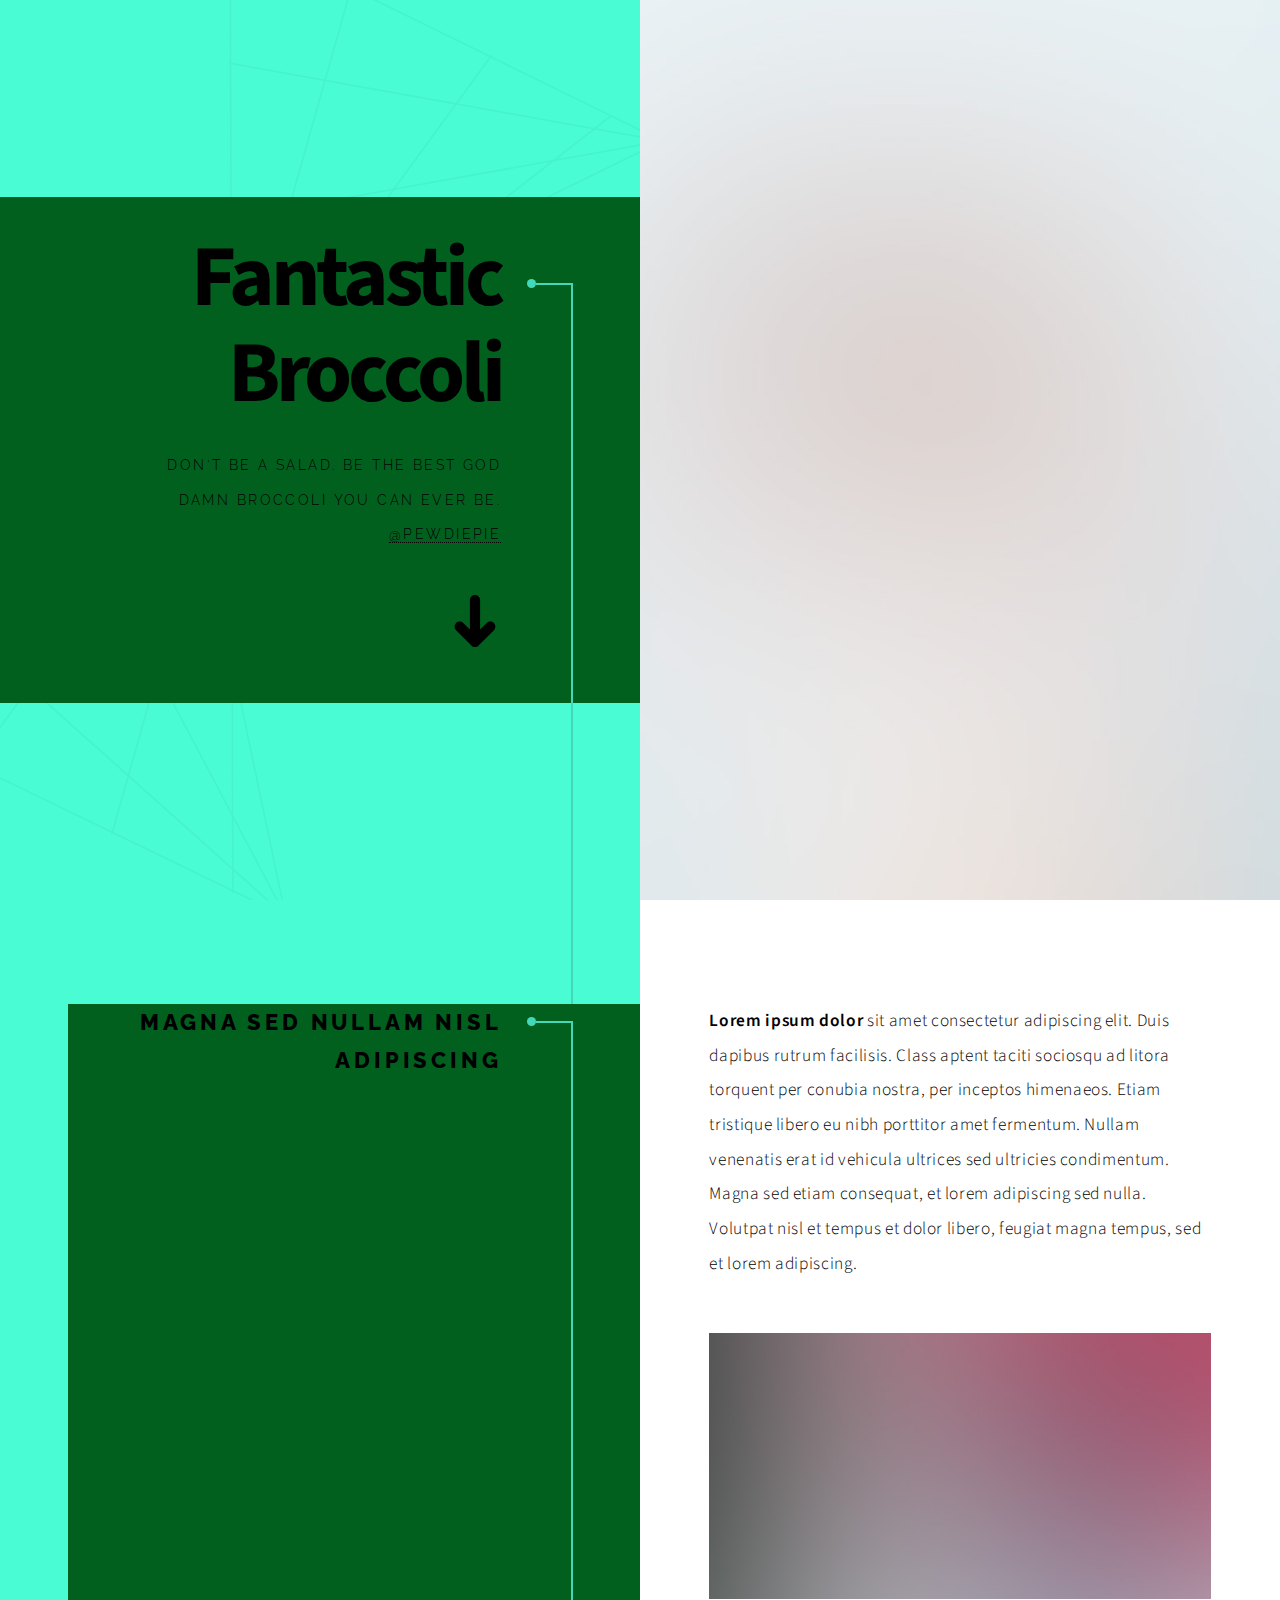
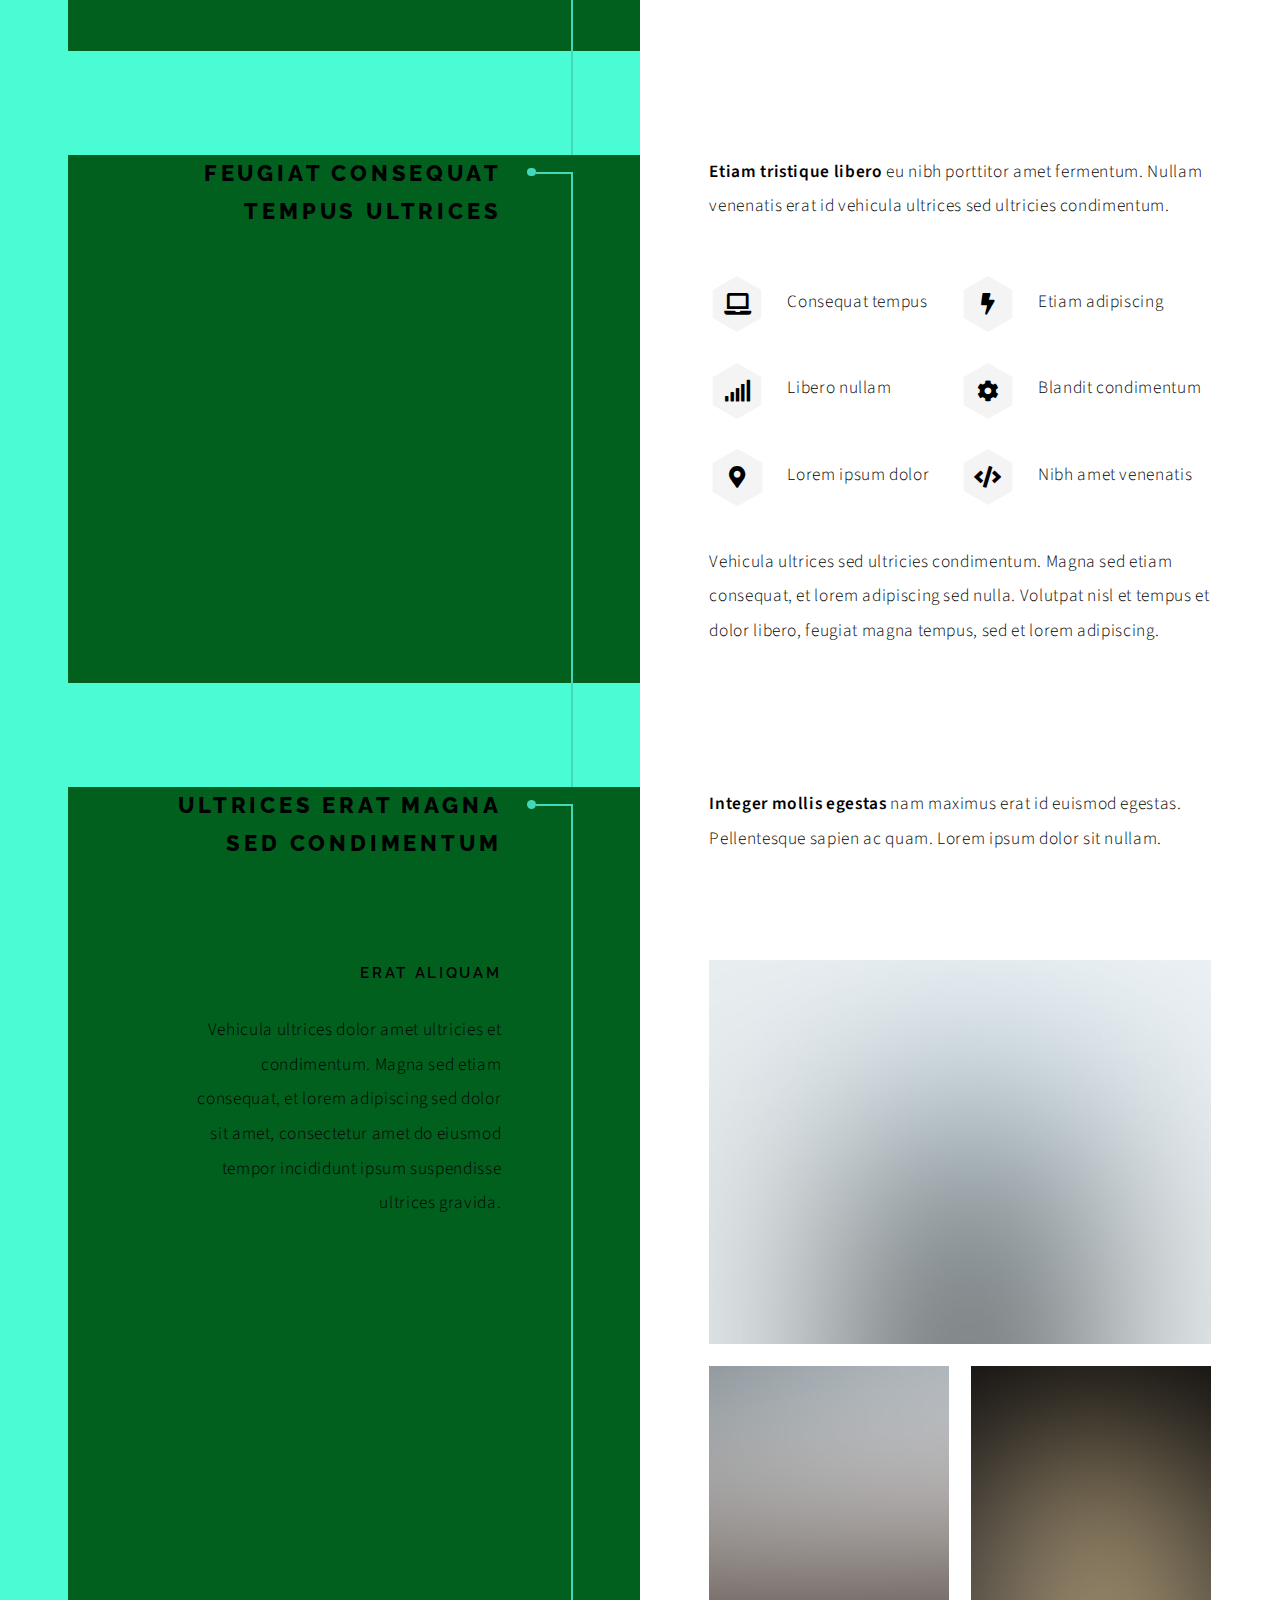
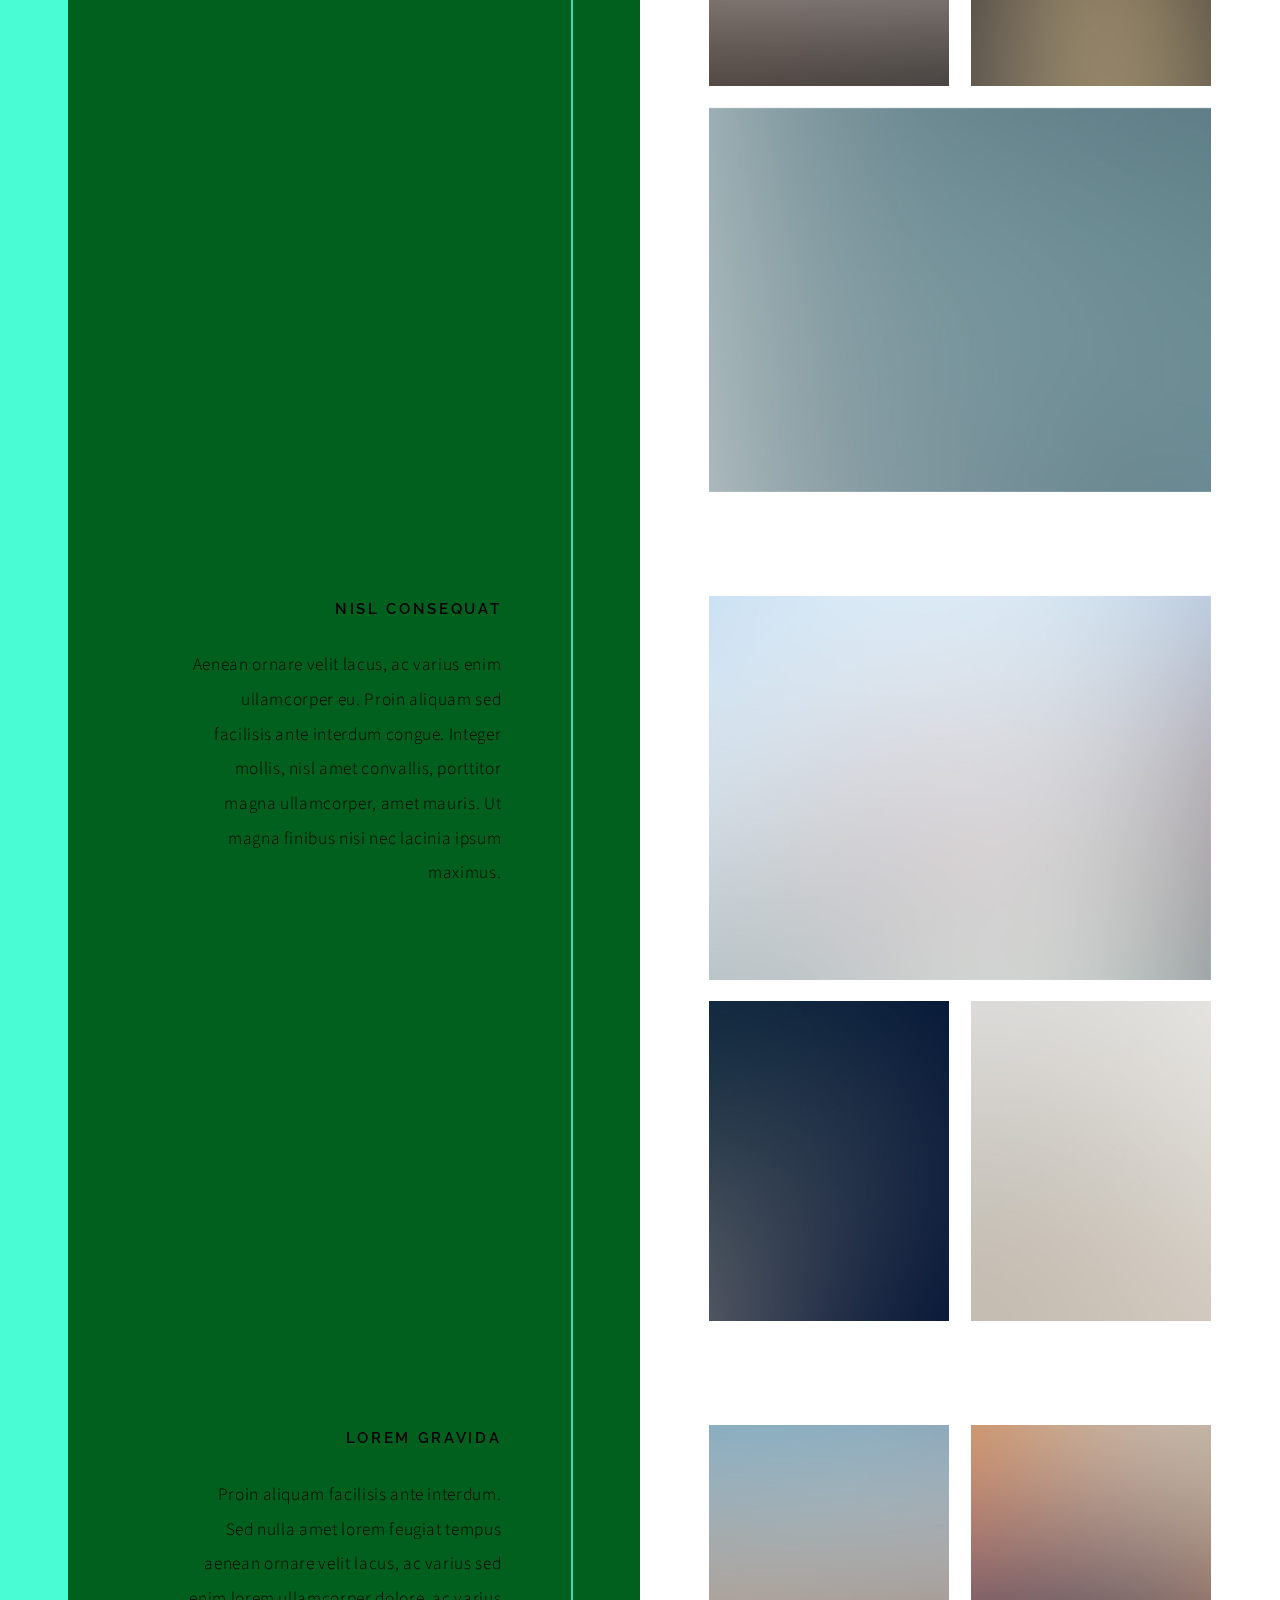
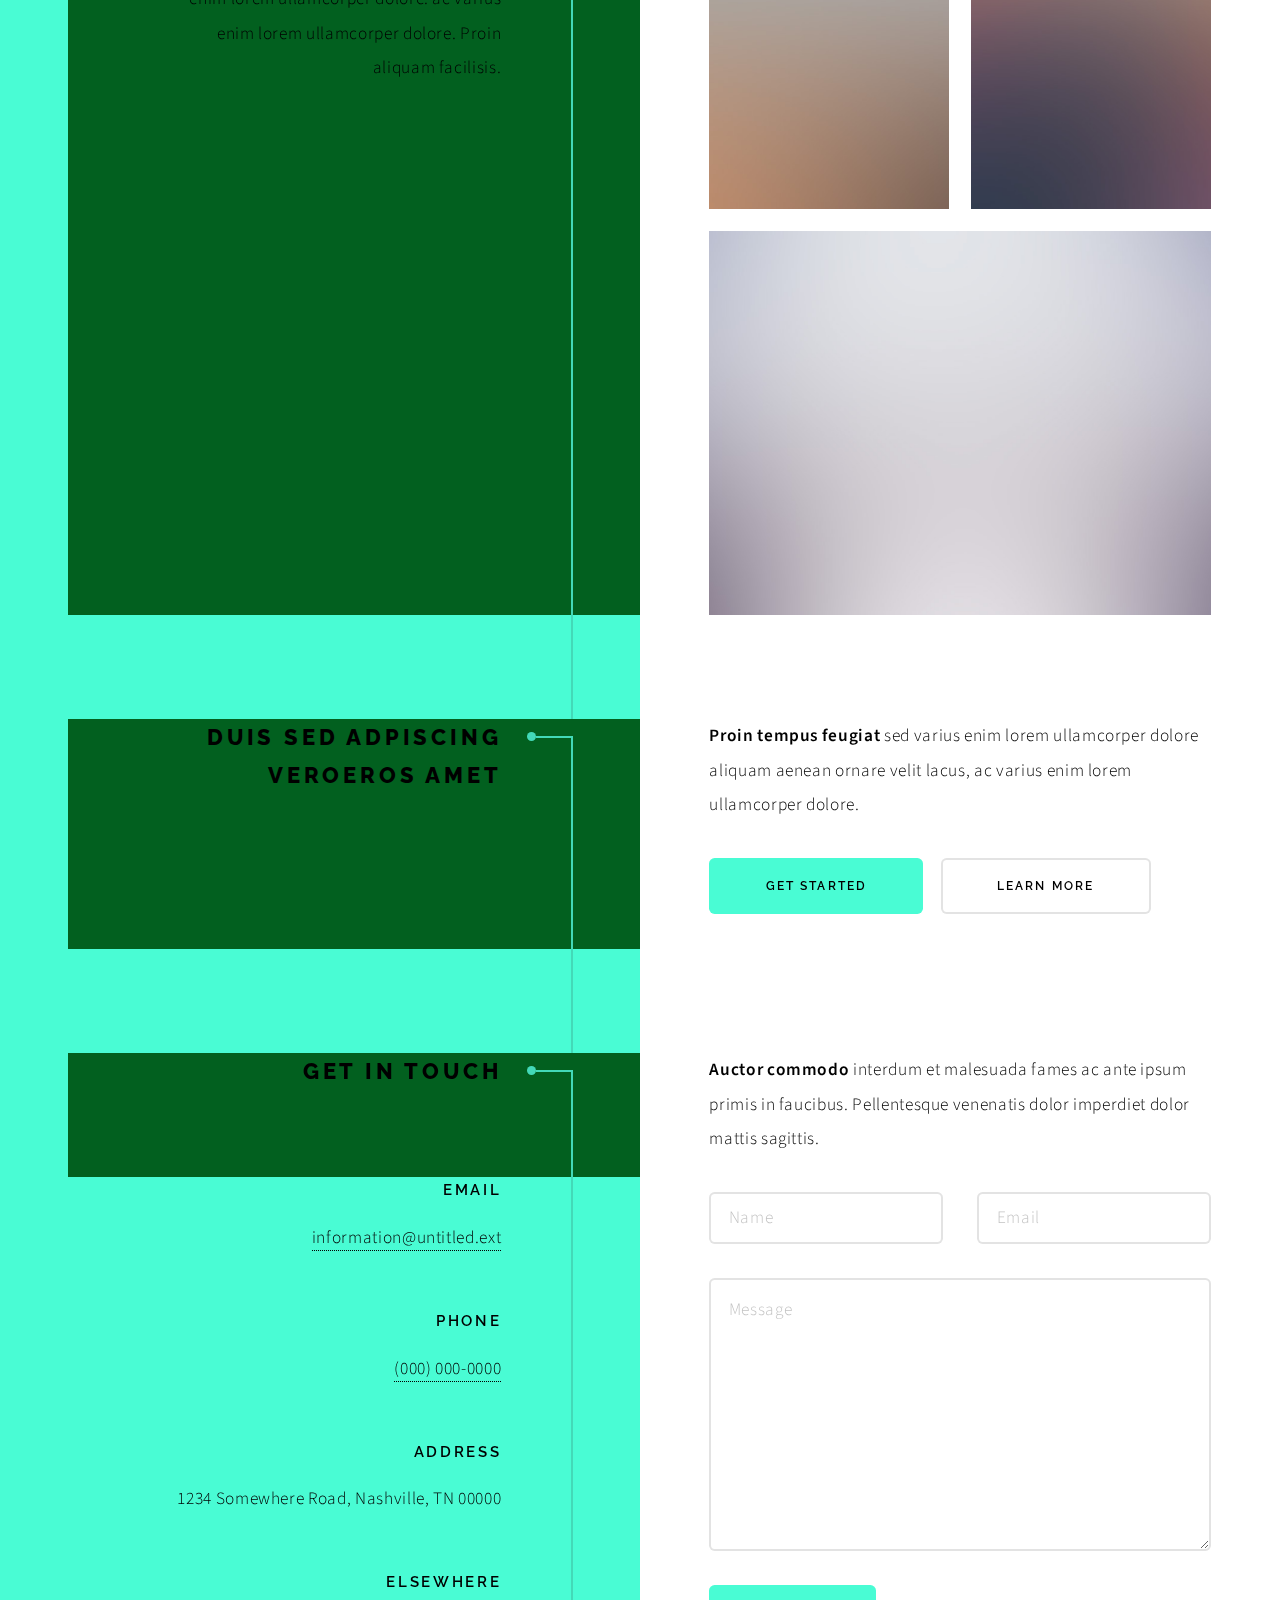
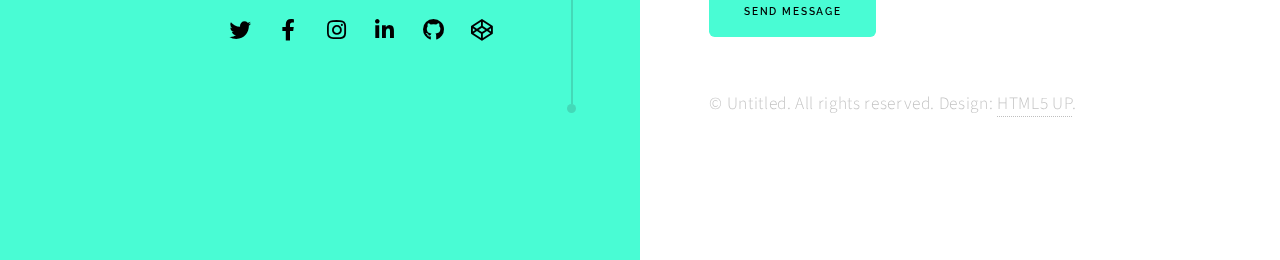
==== commit dbd0bc3b: "changes" ====
--- a/index.html
+++ b/index.html
@@ -6,7 +6,7 @@
 -->
 <html>
 	<head>
-		<title>Paradigm Shift by HTML5 UP</title>
+		<title>Fantastic Broccoli</title>
 		<meta charset="utf-8" />
 		<meta name="viewport" content="width=device-width, initial-scale=1, user-scalable=no" />
 		<meta name="description" content="" />
@@ -21,8 +21,8 @@
 				<!-- Intro -->
 					<section class="intro">
 						<header>
-							<h1>Paradigm Shift</h1>
-							<p>A free responsive site template designed by <a href="https://twitter.com/ajlkn">@ajlkn</a> / <a href="https://html5up.net">HTML5 UP</a></p>
+							<h1>Fantastic Broccoli</h1>
+							<p>Don't be a salad. Be the best god damn broccoli you can ever be. <a href="https://www.youtube.com/watch?v=h6RKm6PaMrg">@Pewdiepie</a> </p>
 							<ul class="actions">
 								<li><a href="#first" class="arrow scrolly"><span class="label">Next</span></a></li>
 							</ul>
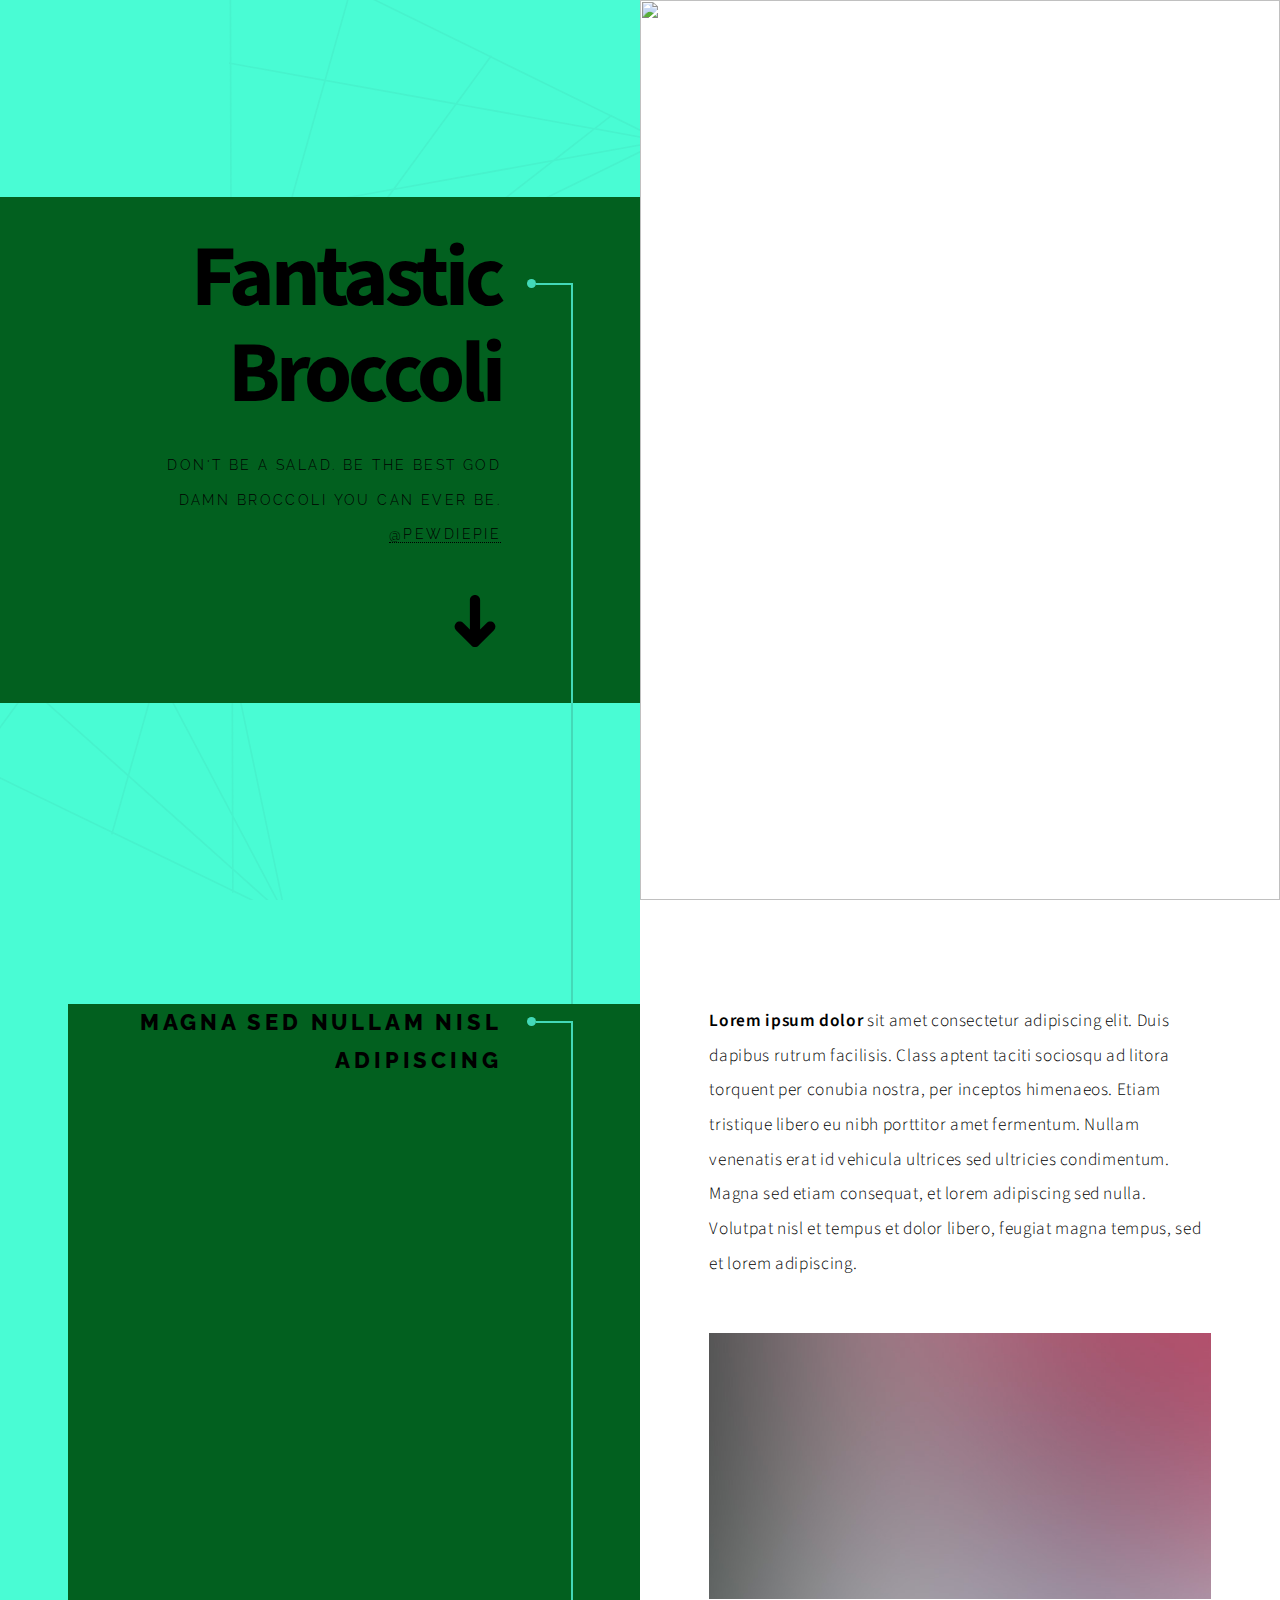
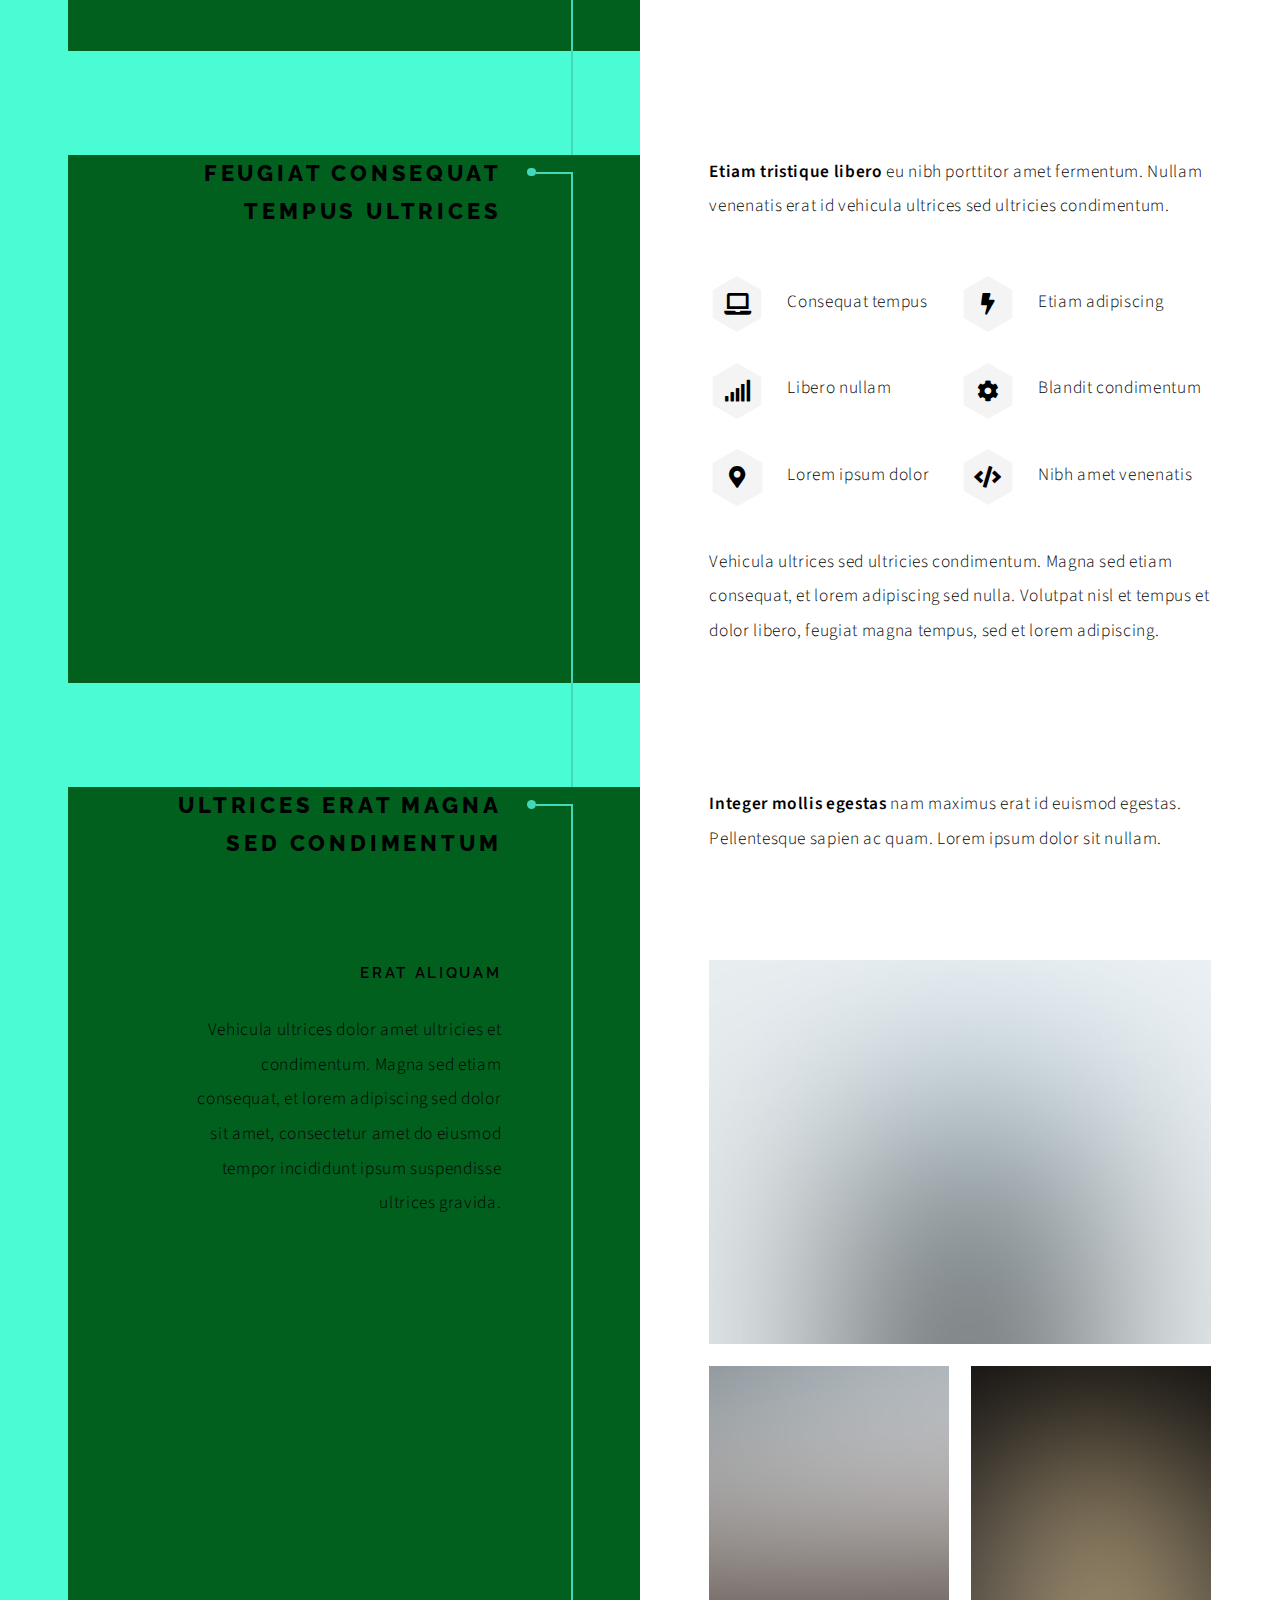
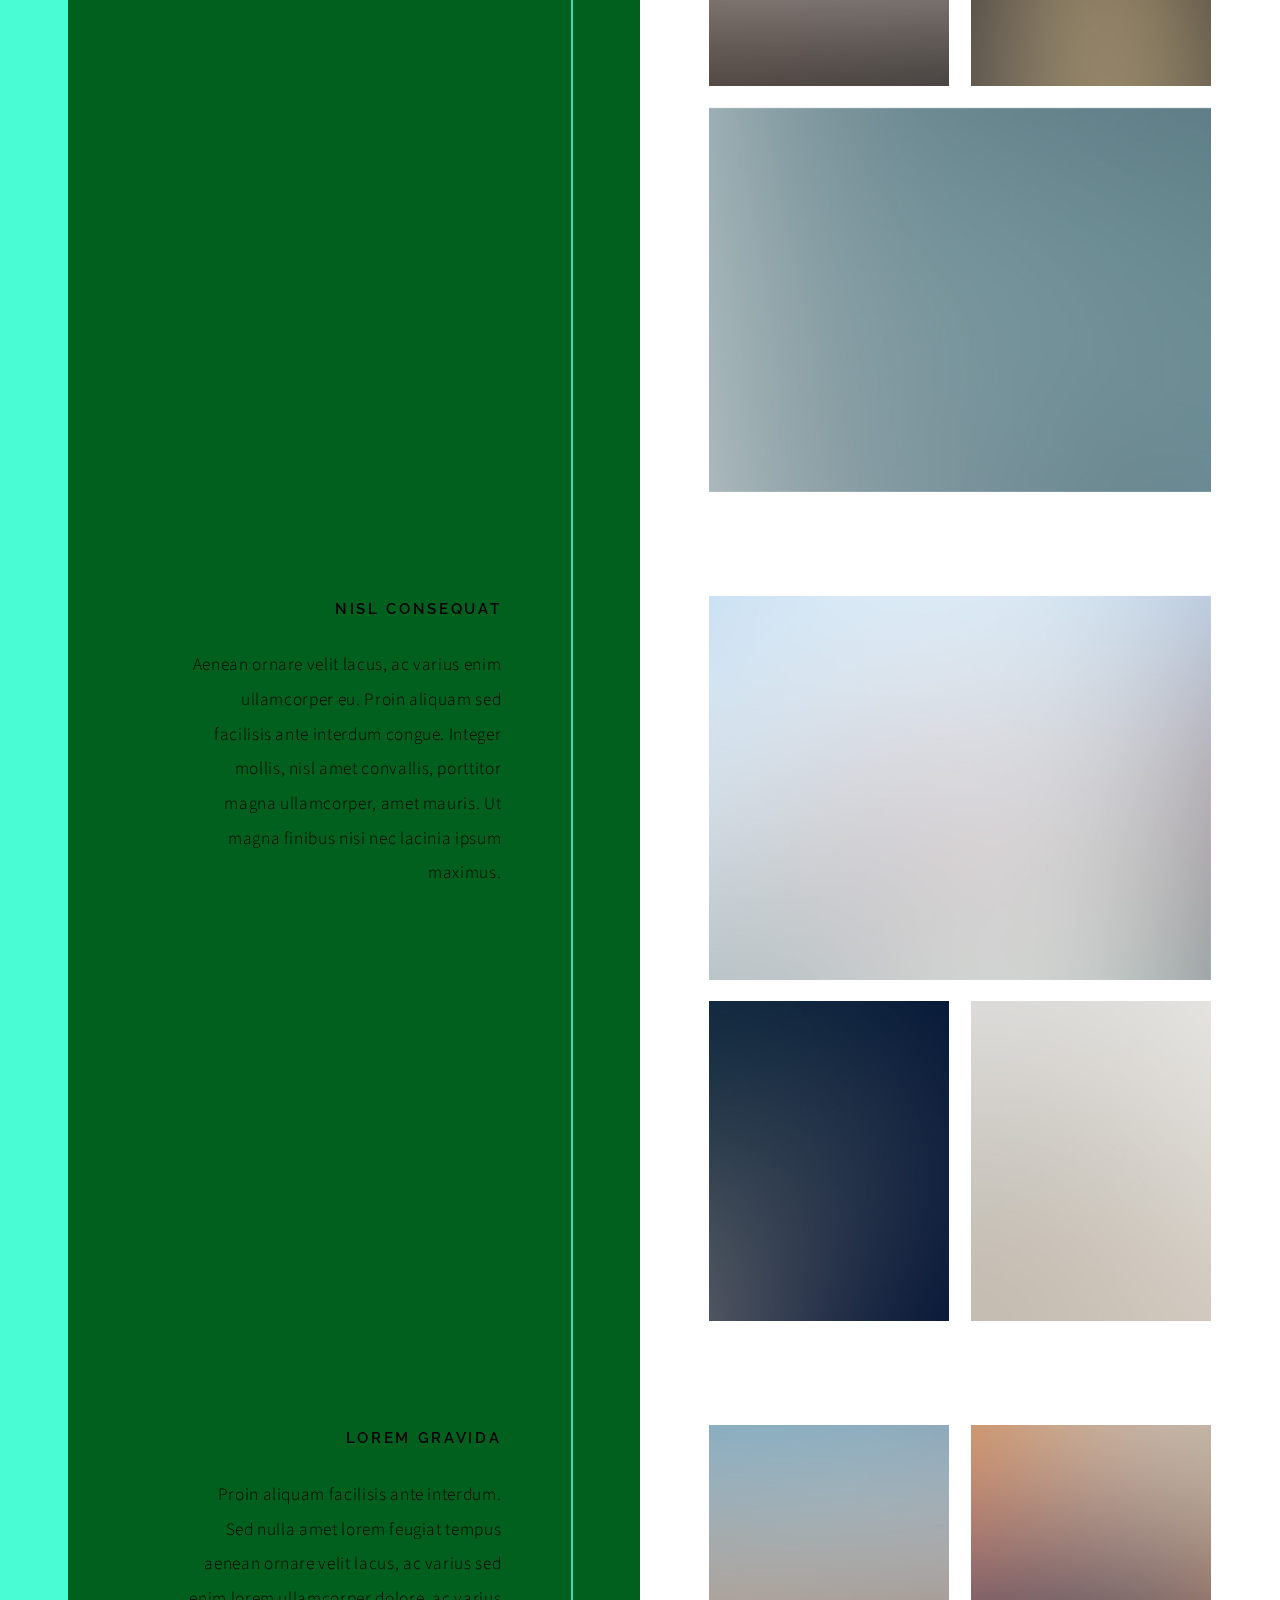
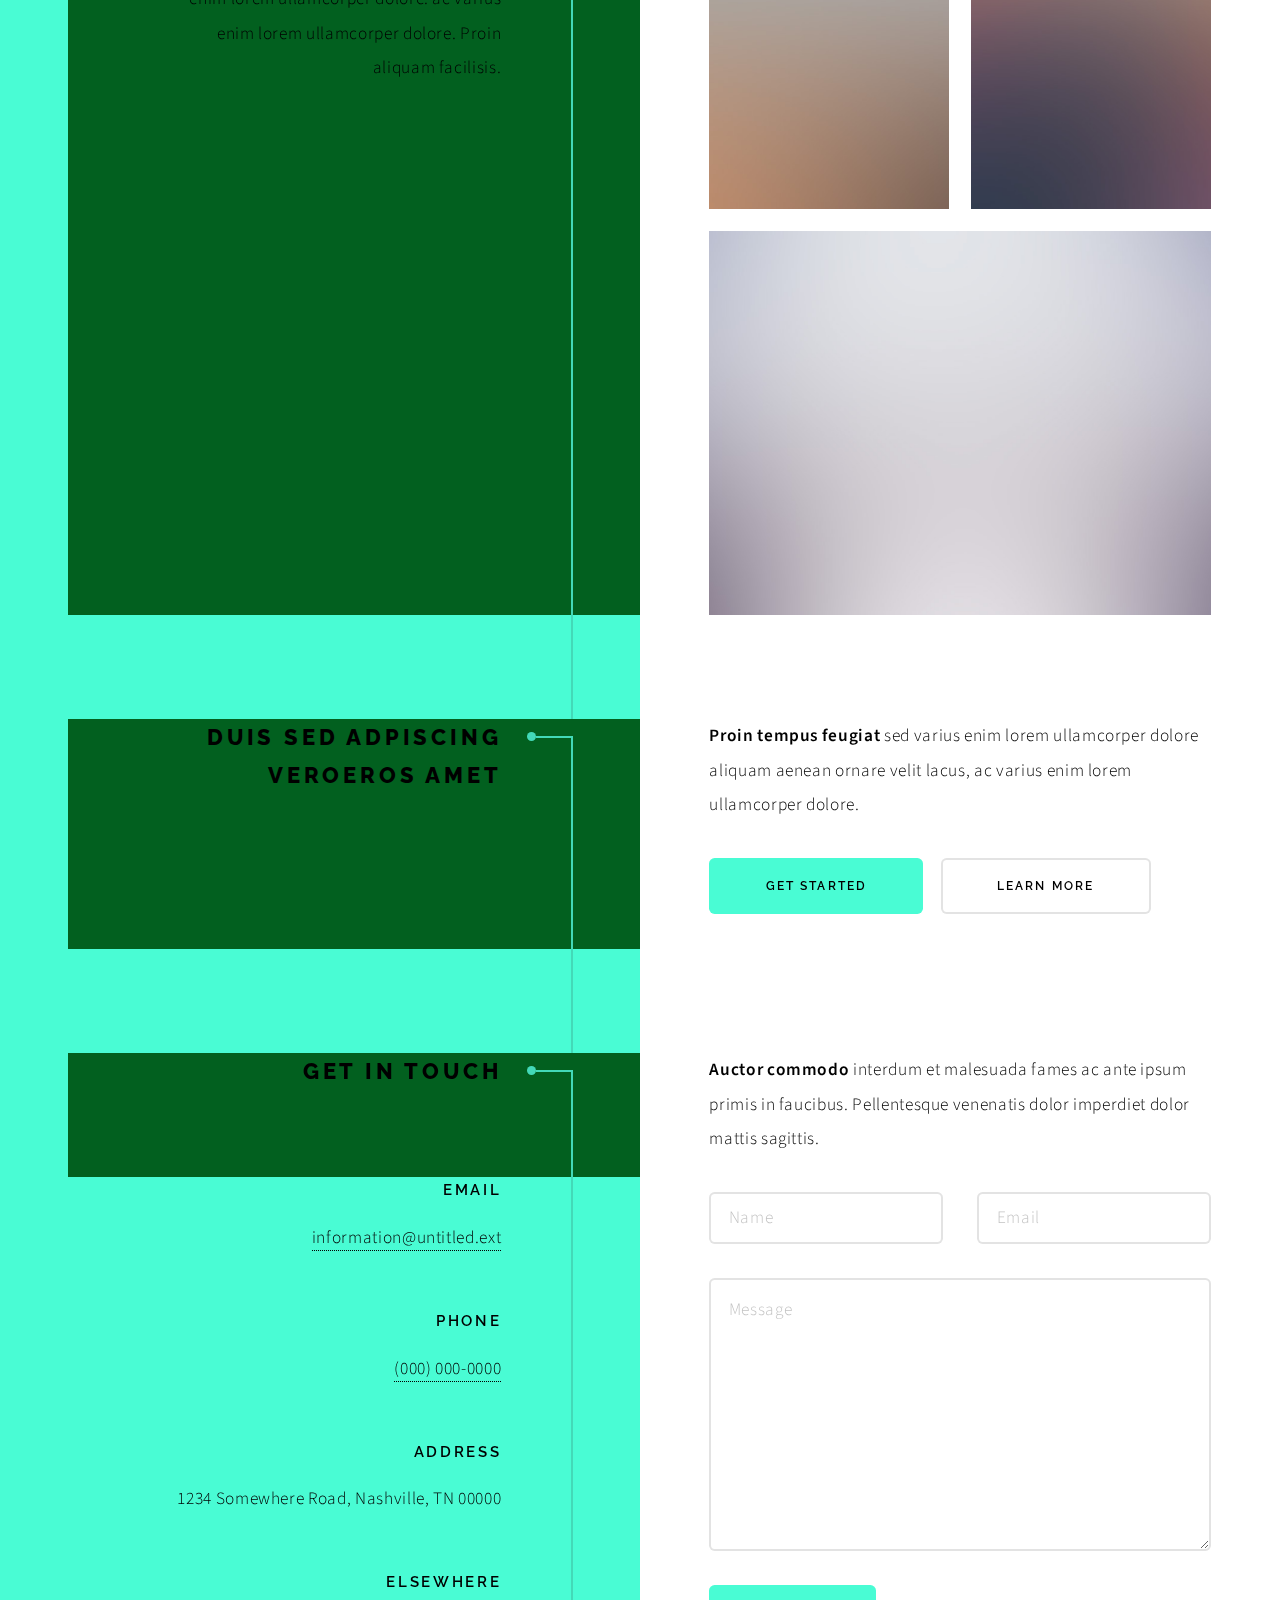
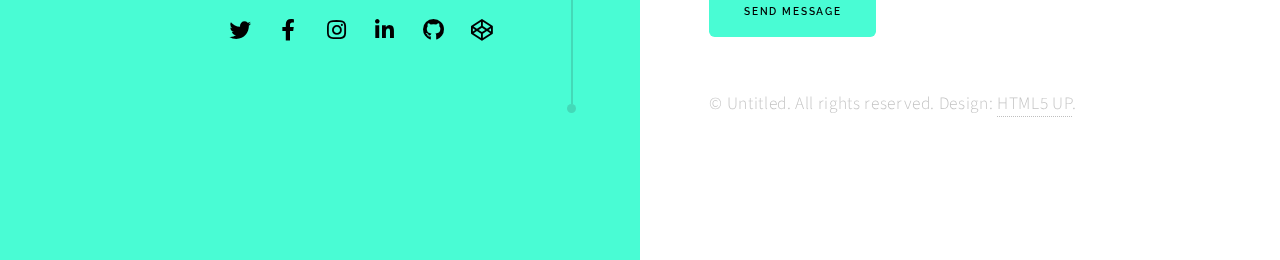
==== commit bd29ffd4: "photo" ====
--- a/index.html
+++ b/index.html
@@ -28,7 +28,7 @@
 							</ul>
 						</header>
 						<div class="content">
-							<span class="image fill" data-position="center"><img src="images/pic01.jpg" alt="" /></span>
+							<span class="image fill" data-position="center"><img src="https://static.vecteezy.com/system/resources/previews/026/291/419/original/cute-smart-broccoli-character-funny-broccoli-got-inspiration-idea-cartoon-emoticon-in-flat-style-vegetable-emoji-illustration-vector.jpg" alt="" /></span>
 						</div>
 					</section>
 
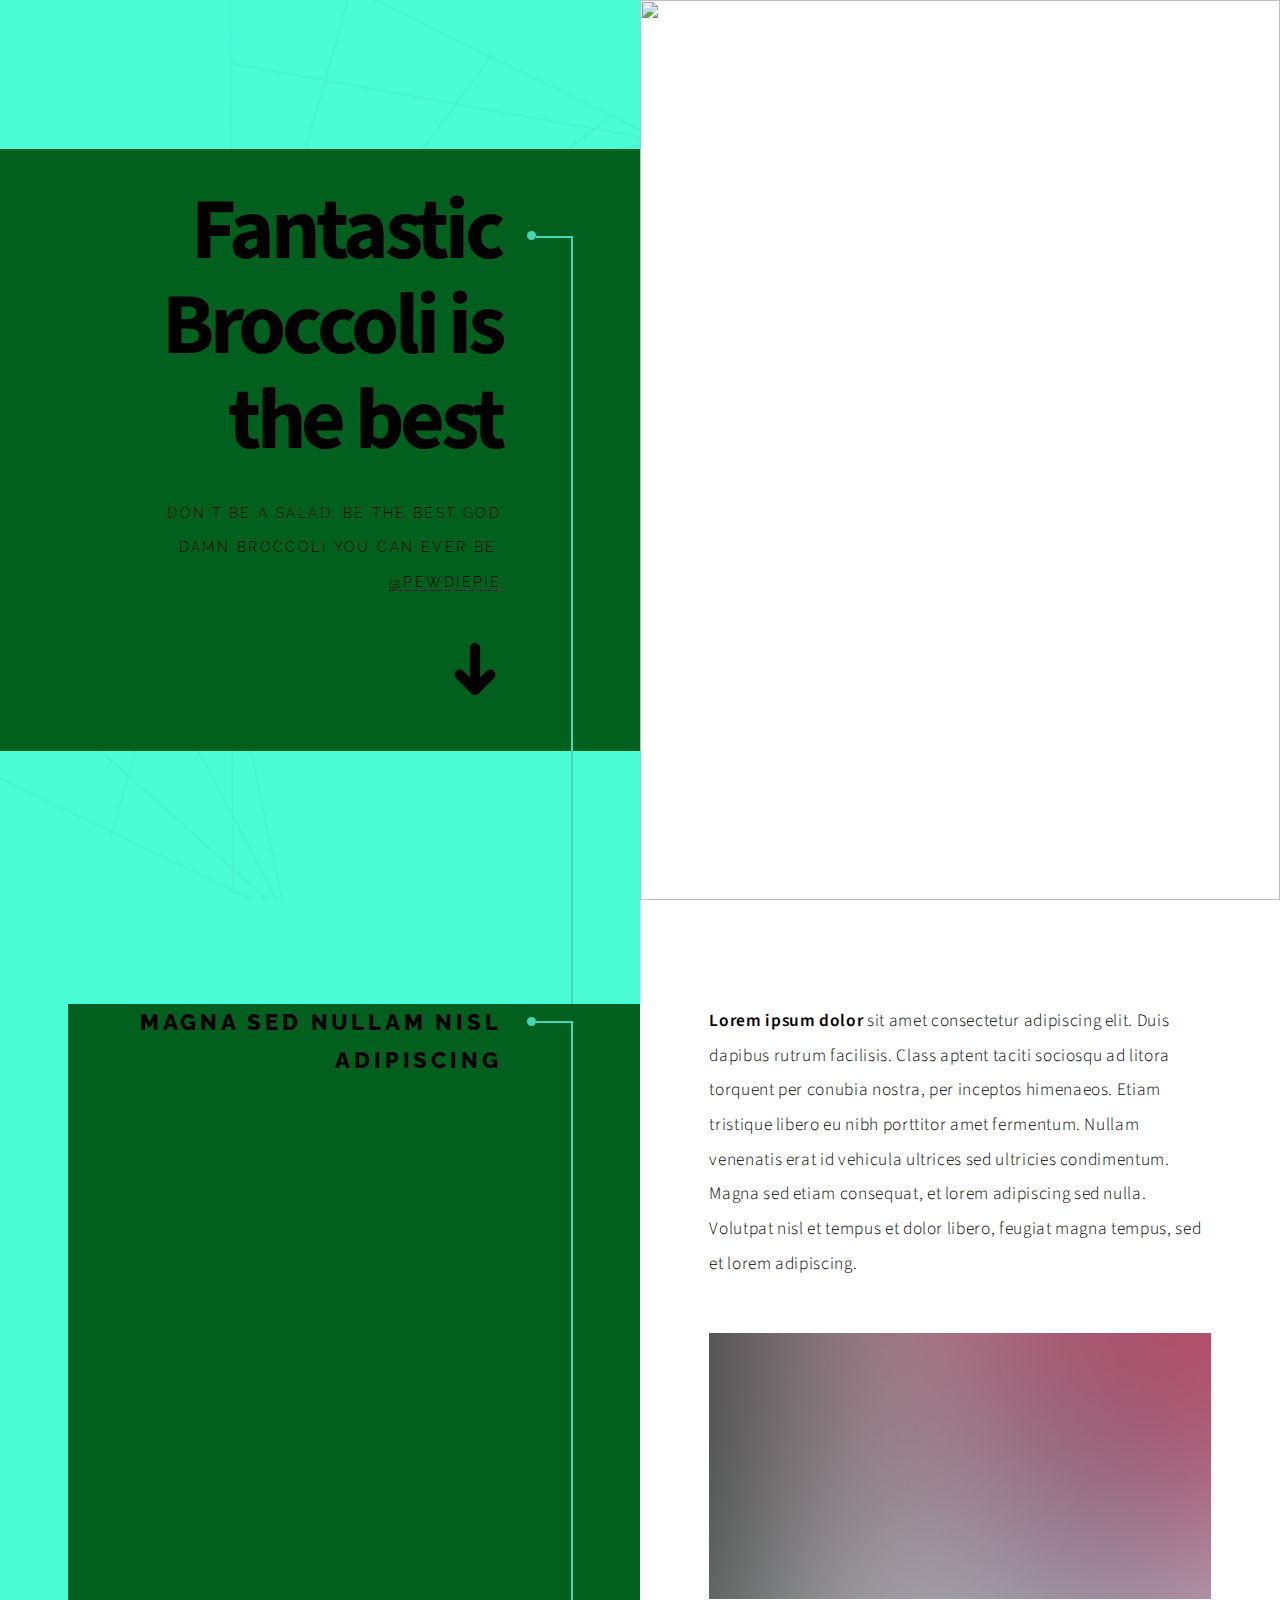
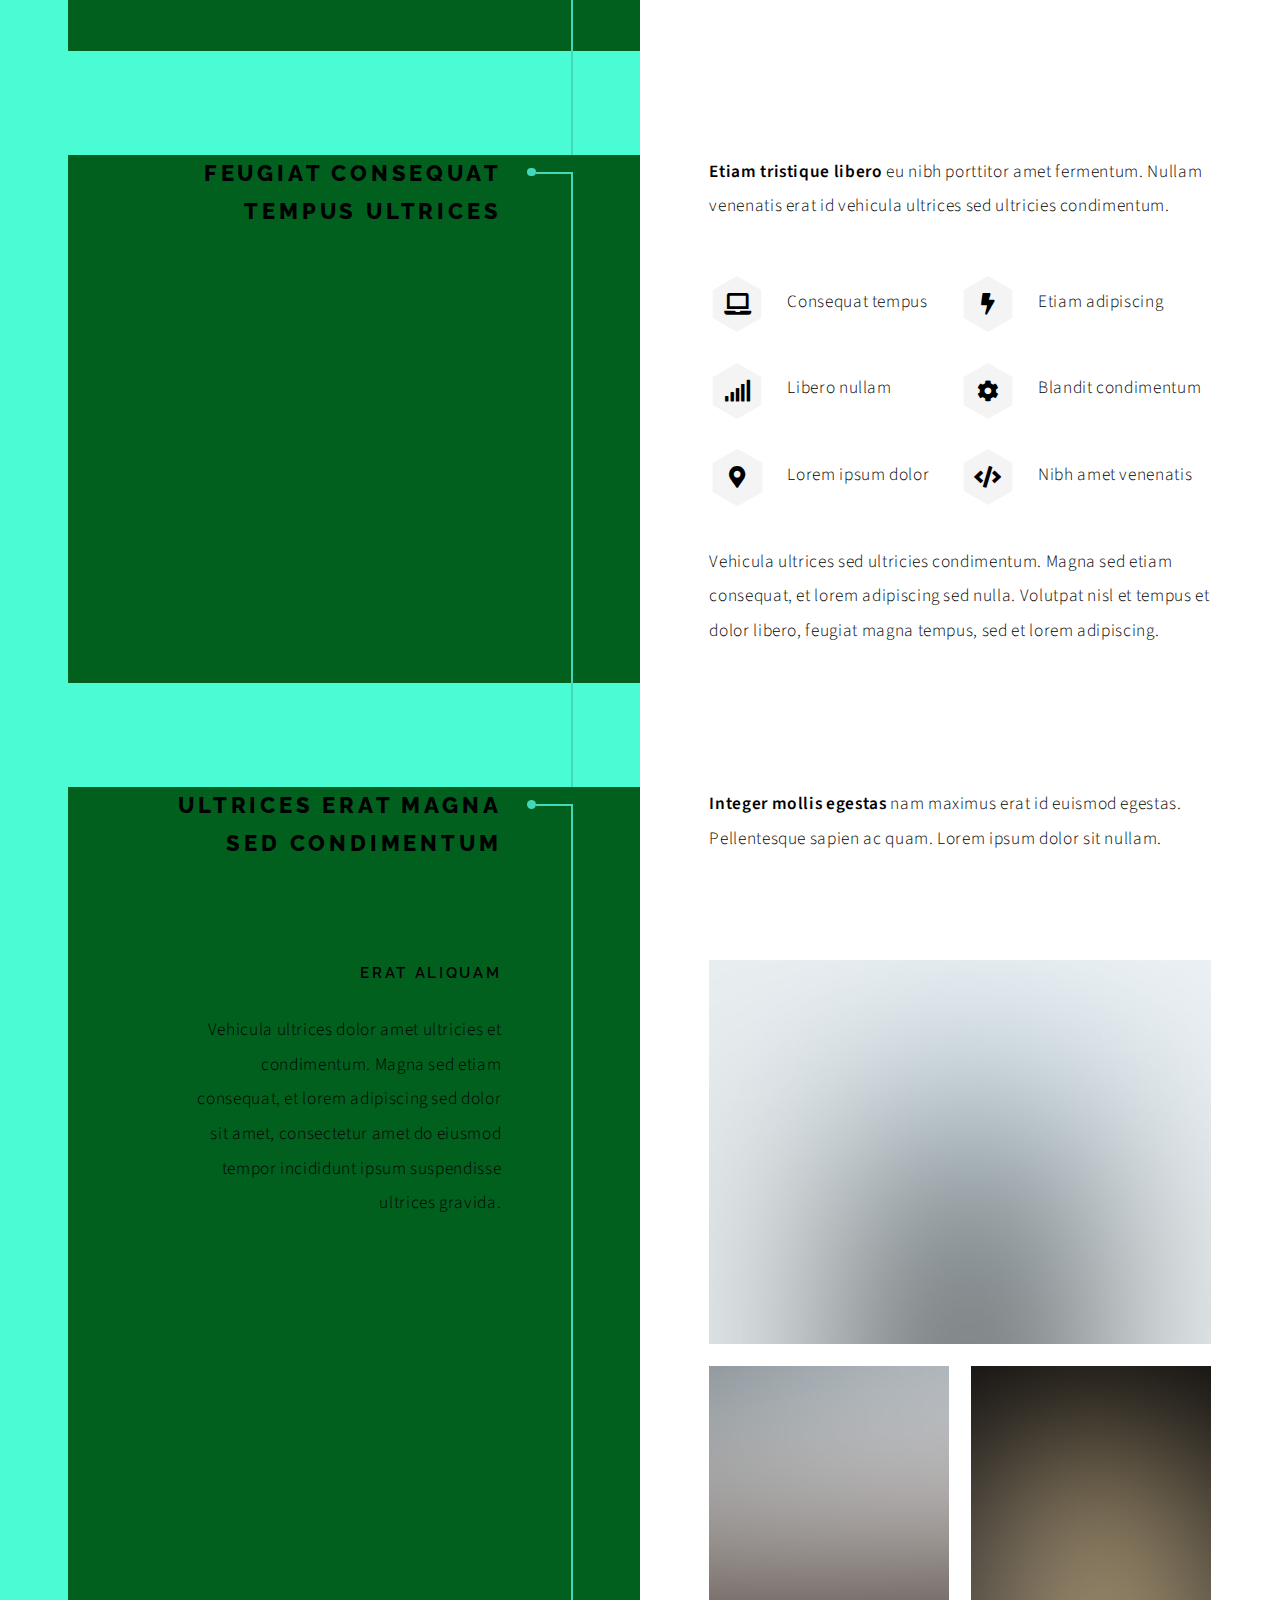
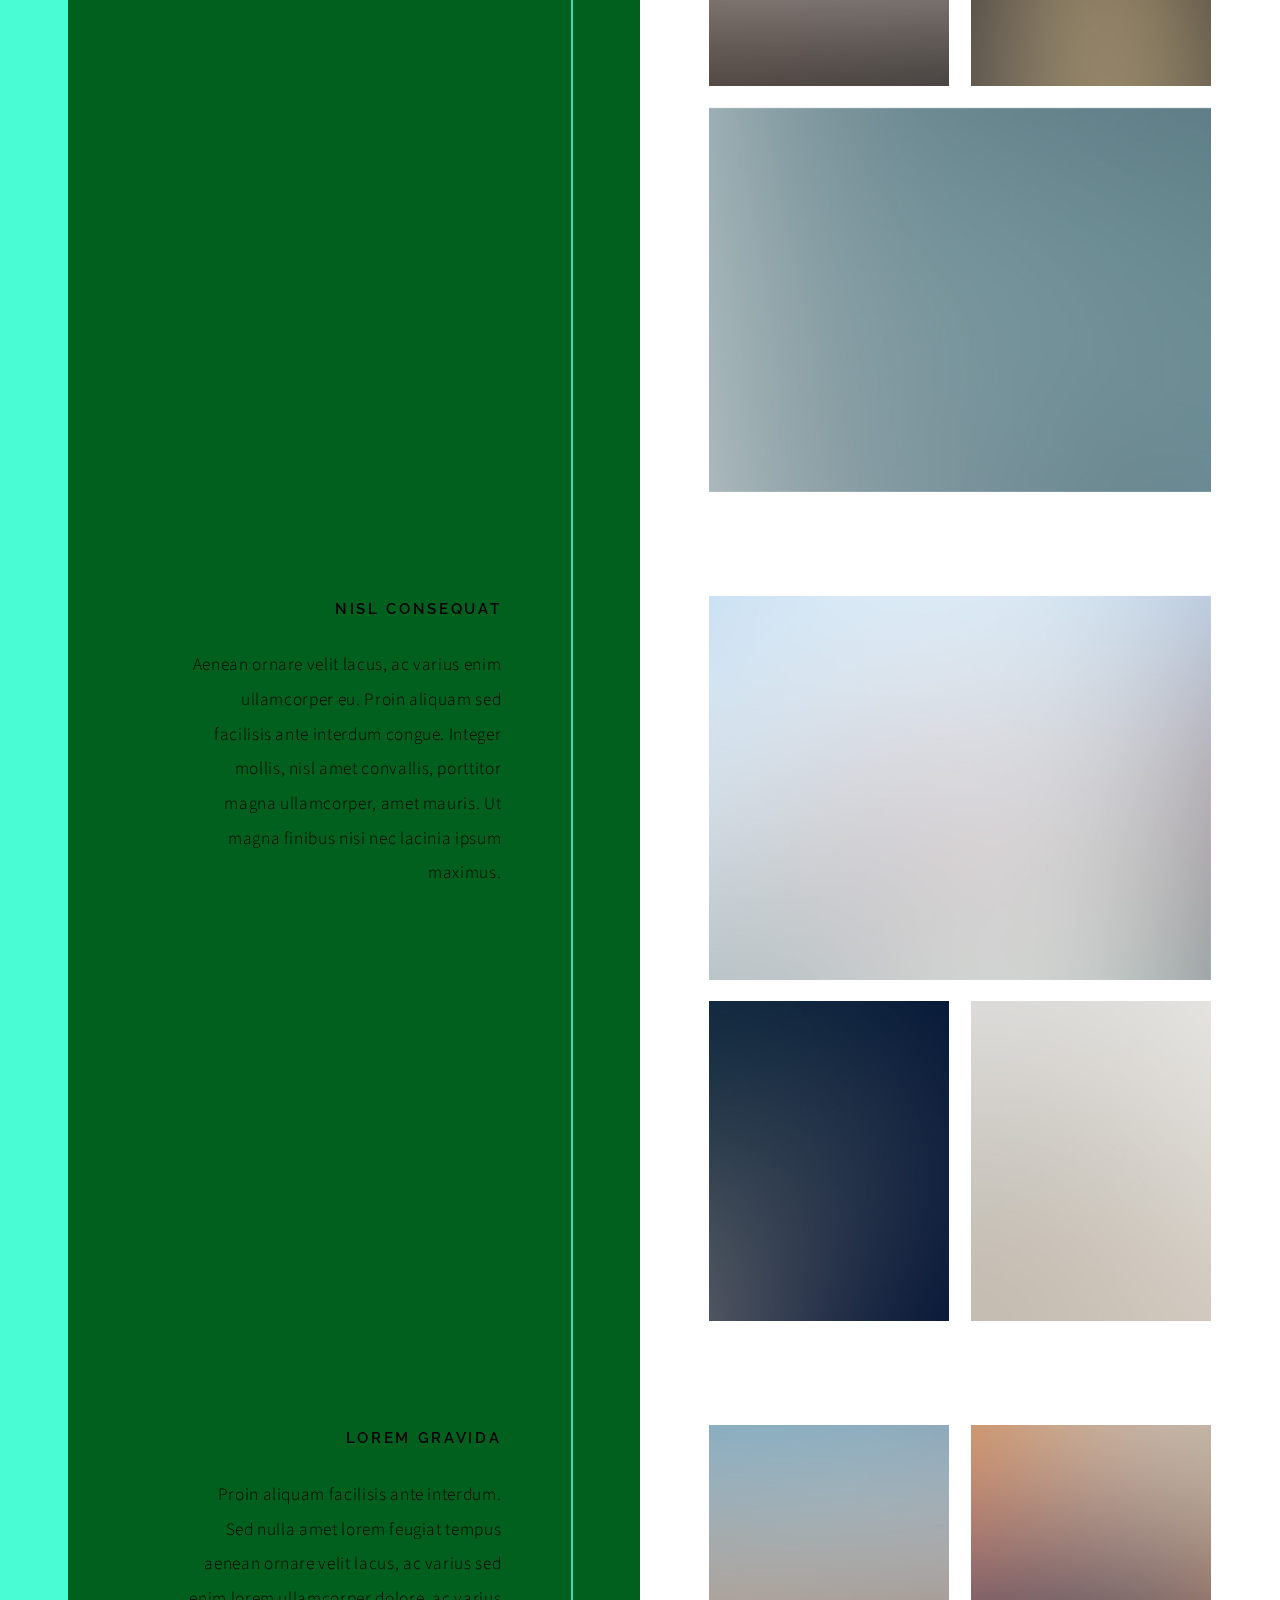
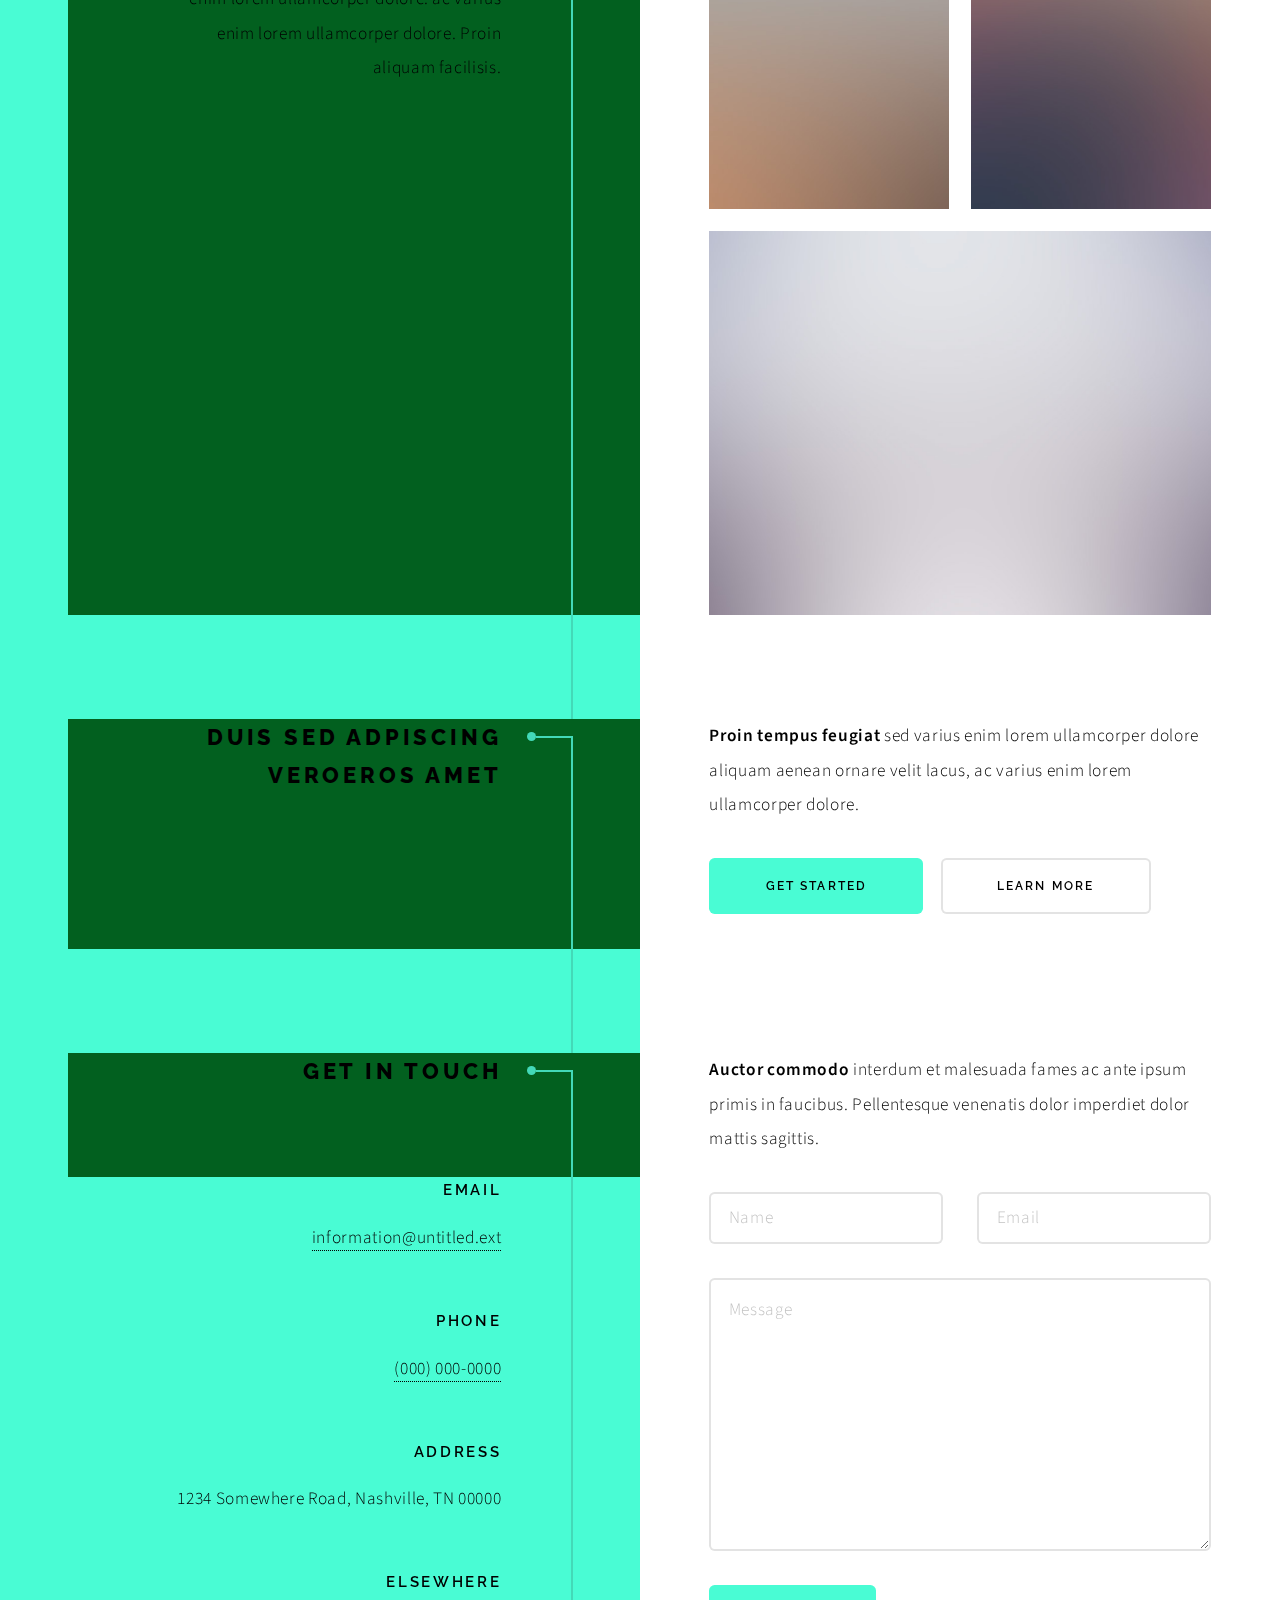
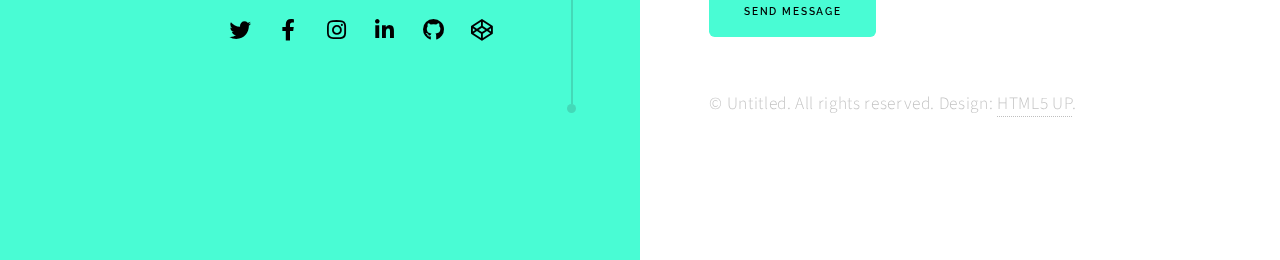
==== commit cf73d67a: "new test" ====
--- a/index.html
+++ b/index.html
@@ -21,7 +21,7 @@
 				<!-- Intro -->
 					<section class="intro">
 						<header>
-							<h1>Fantastic Broccoli</h1>
+							<h1>Fantastic Broccoli is the best</h1>
 							<p>Don't be a salad. Be the best god damn broccoli you can ever be. <a href="https://www.youtube.com/watch?v=h6RKm6PaMrg">@Pewdiepie</a> </p>
 							<ul class="actions">
 								<li><a href="#first" class="arrow scrolly"><span class="label">Next</span></a></li>
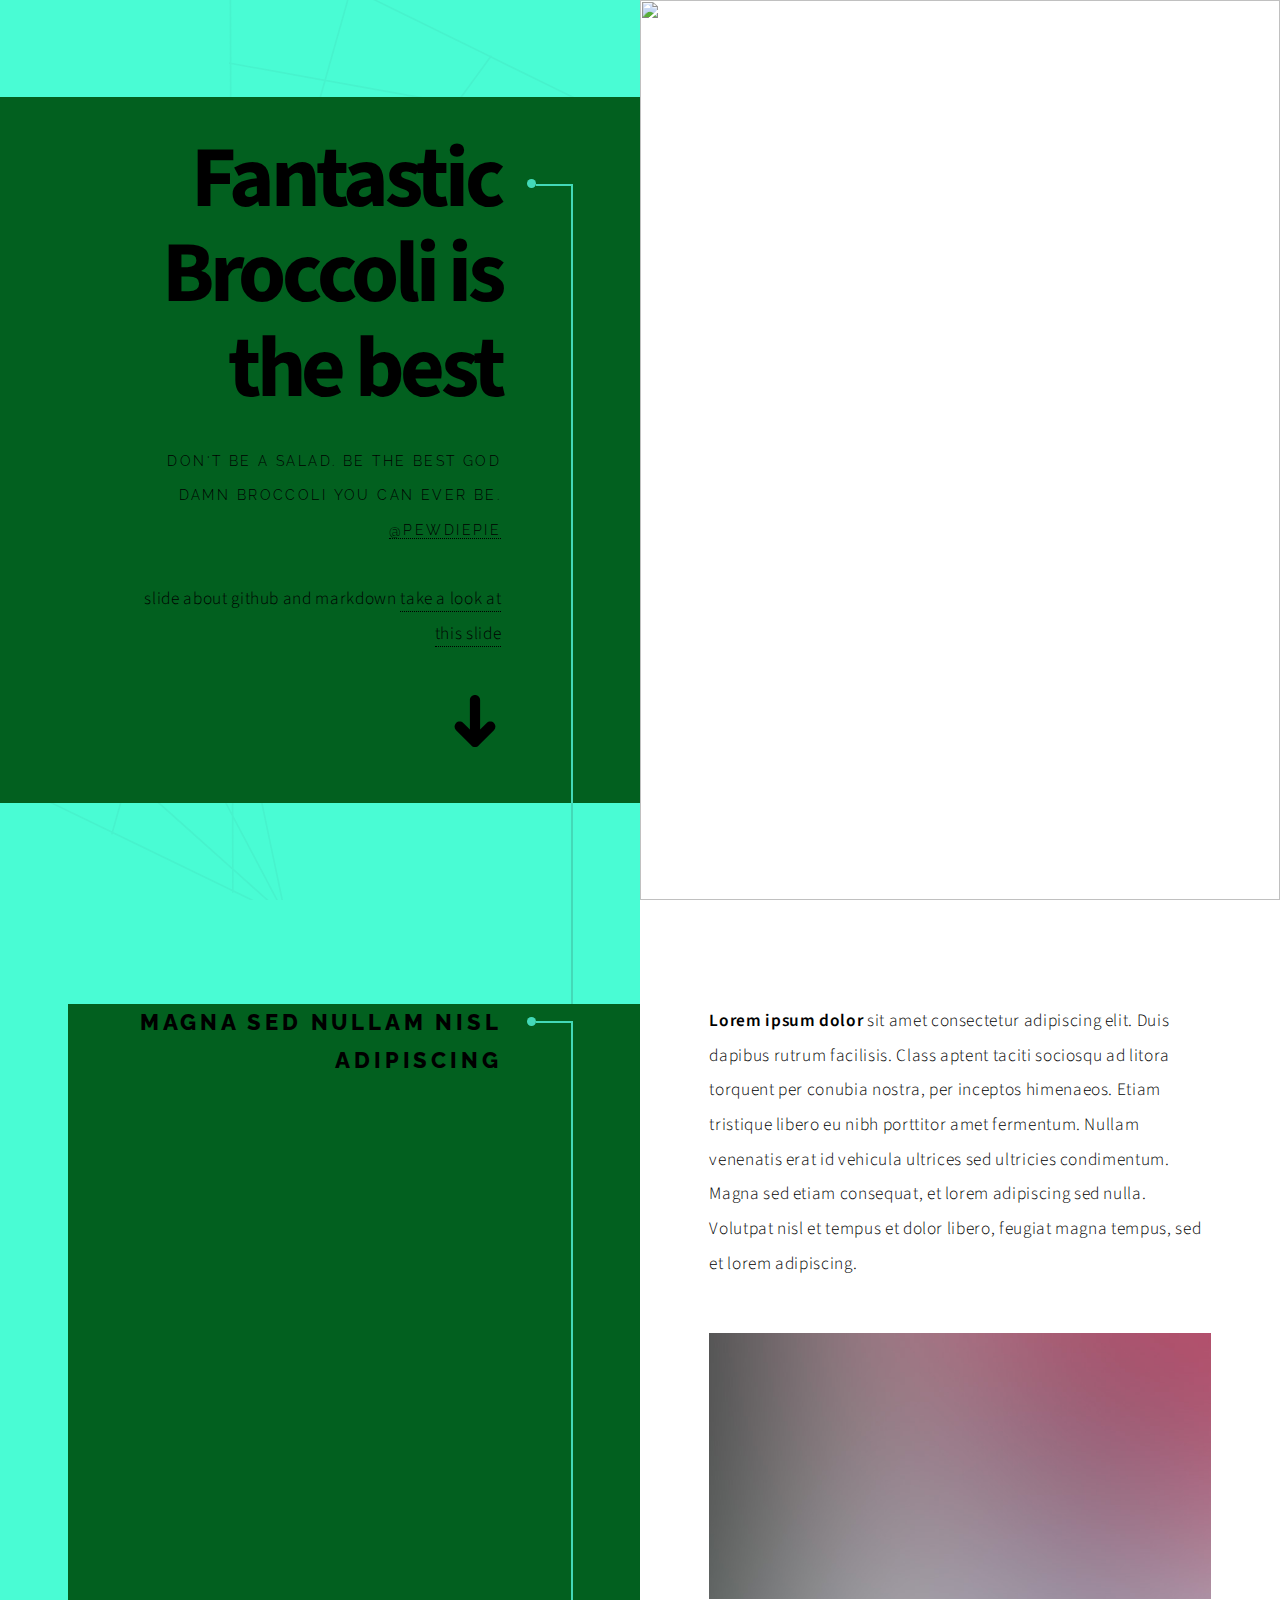
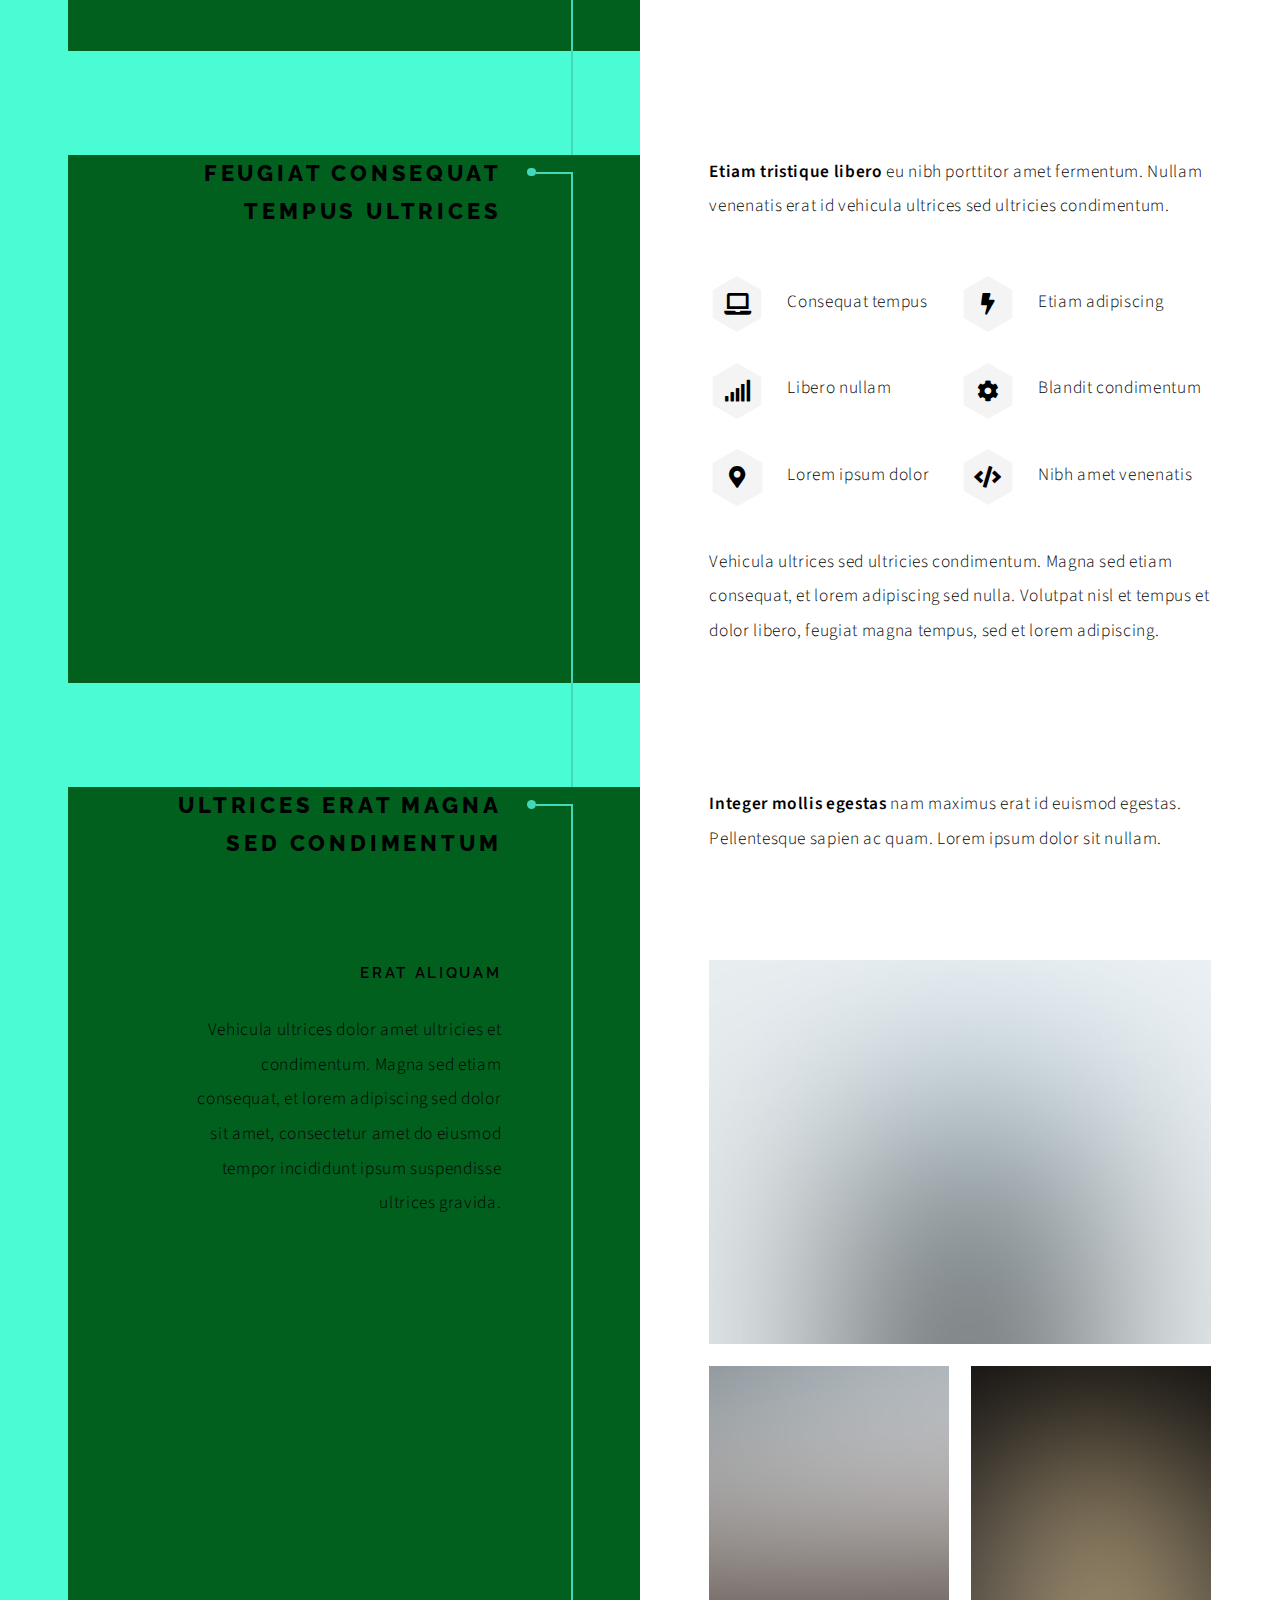
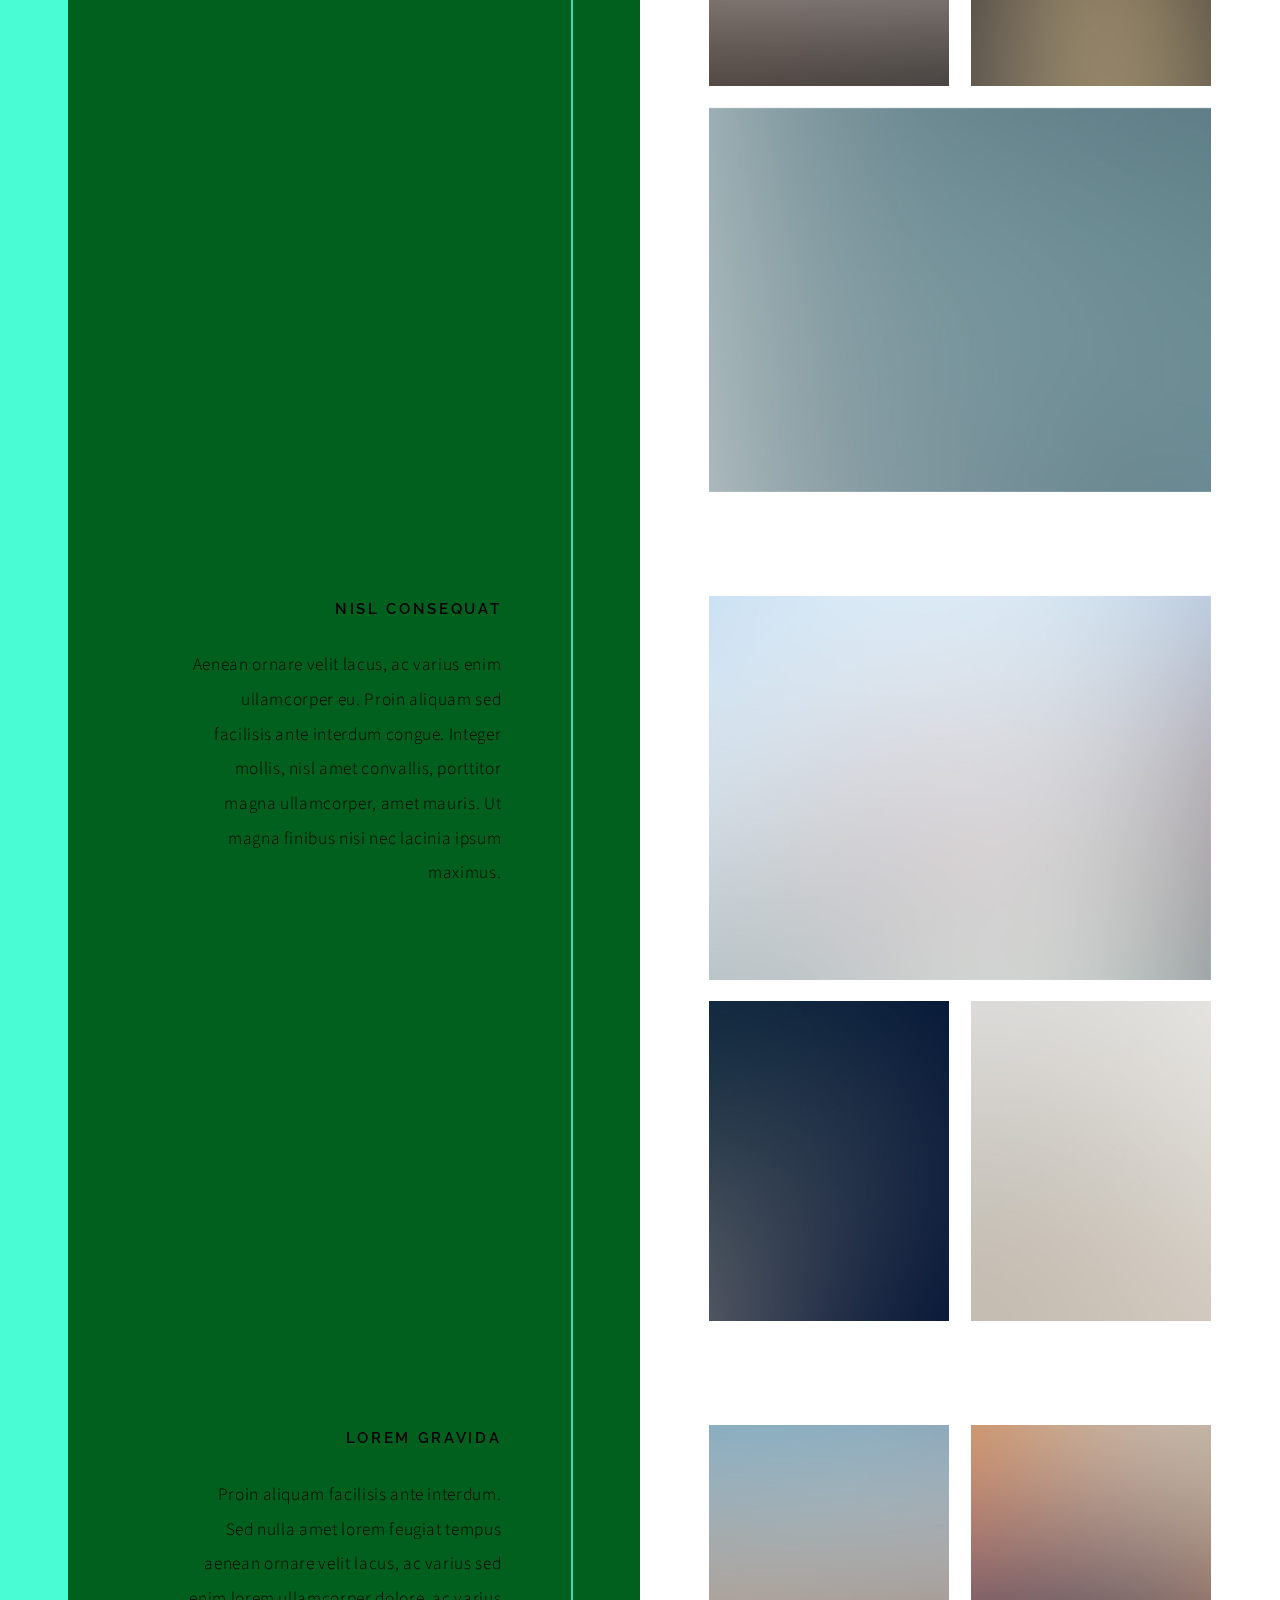
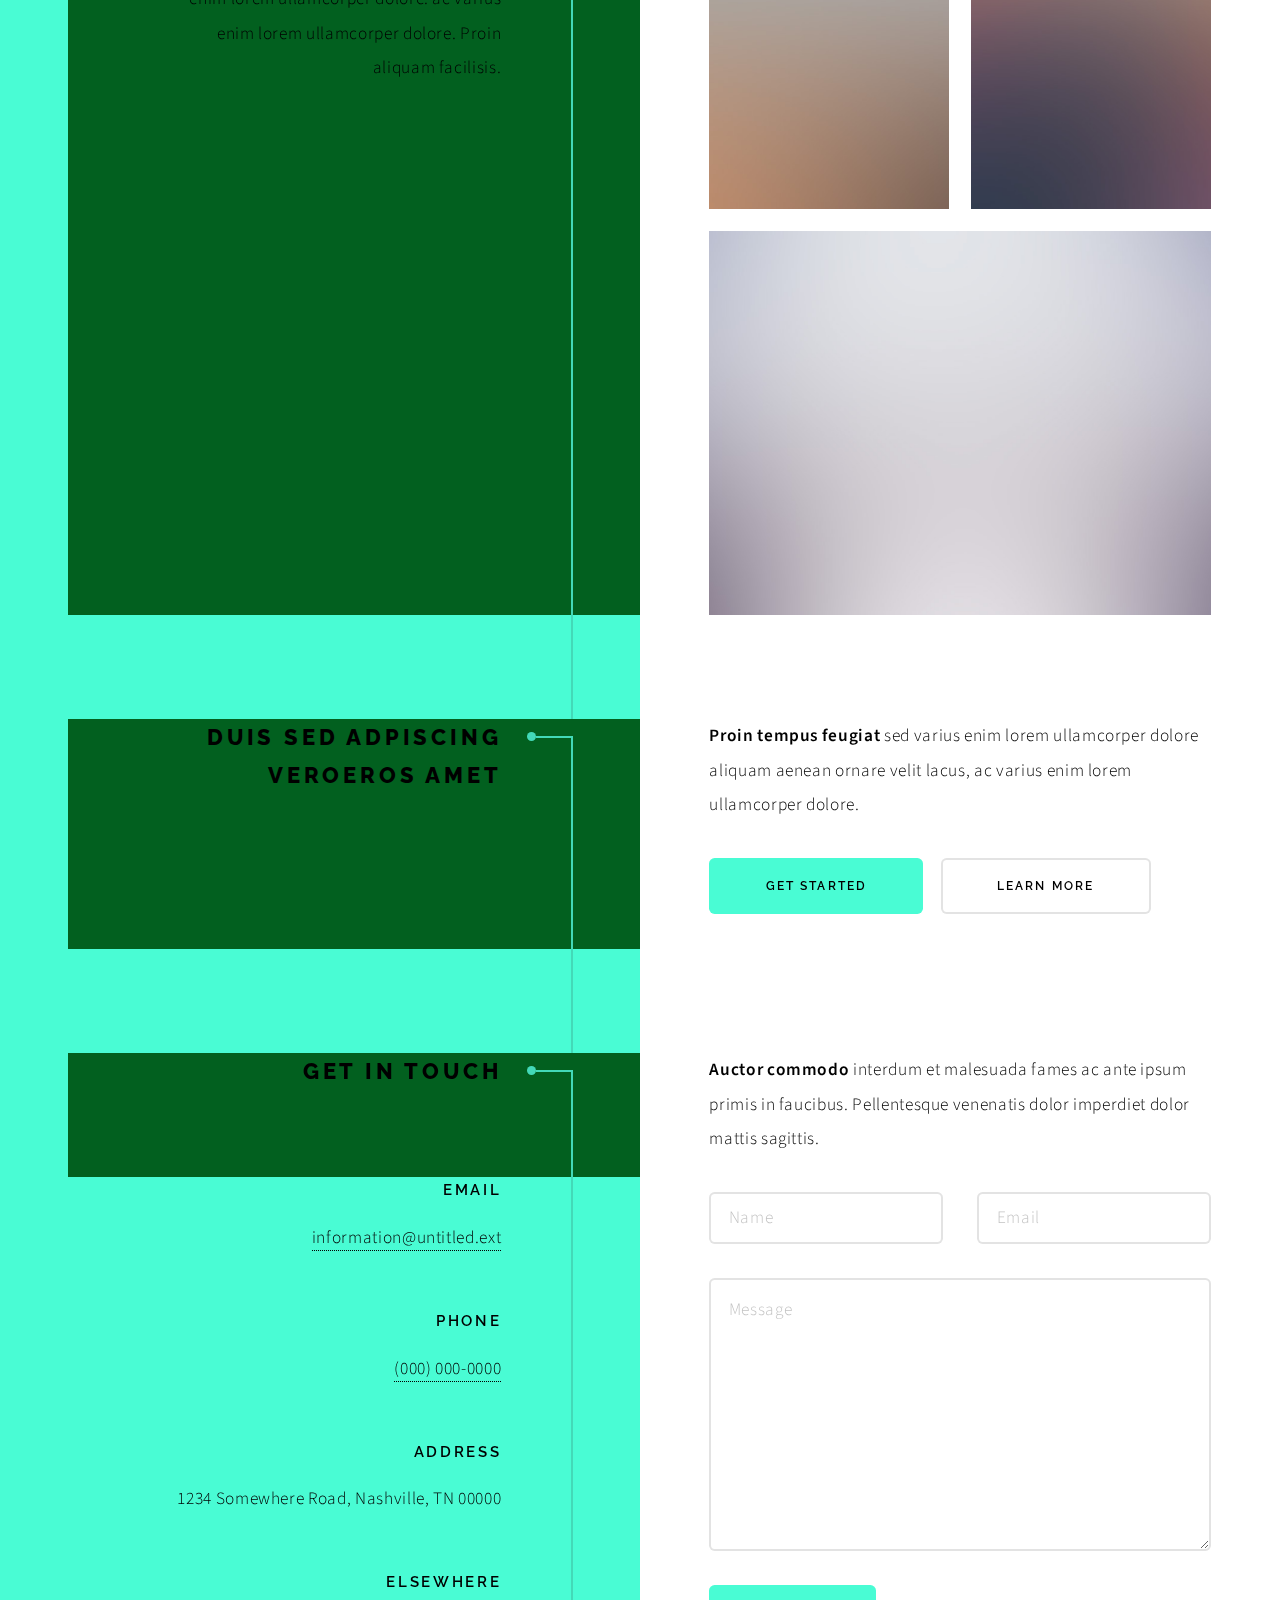
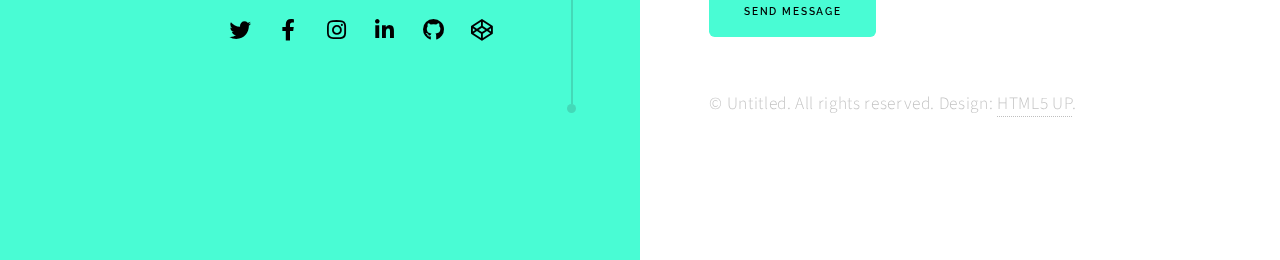
==== commit b9adbfa6: "slide test link" ====
--- a/index.html
+++ b/index.html
@@ -23,6 +23,7 @@
 						<header>
 							<h1>Fantastic Broccoli is the best</h1>
 							<p>Don't be a salad. Be the best god damn broccoli you can ever be. <a href="https://www.youtube.com/watch?v=h6RKm6PaMrg">@Pewdiepie</a> </p>
+							<p>slide about github and markdown <a href="https://hanndoddi.github.io/fantastic-broccoli/slide_test.html">take a look at this slide</a> </p>
 							<ul class="actions">
 								<li><a href="#first" class="arrow scrolly"><span class="label">Next</span></a></li>
 							</ul>
